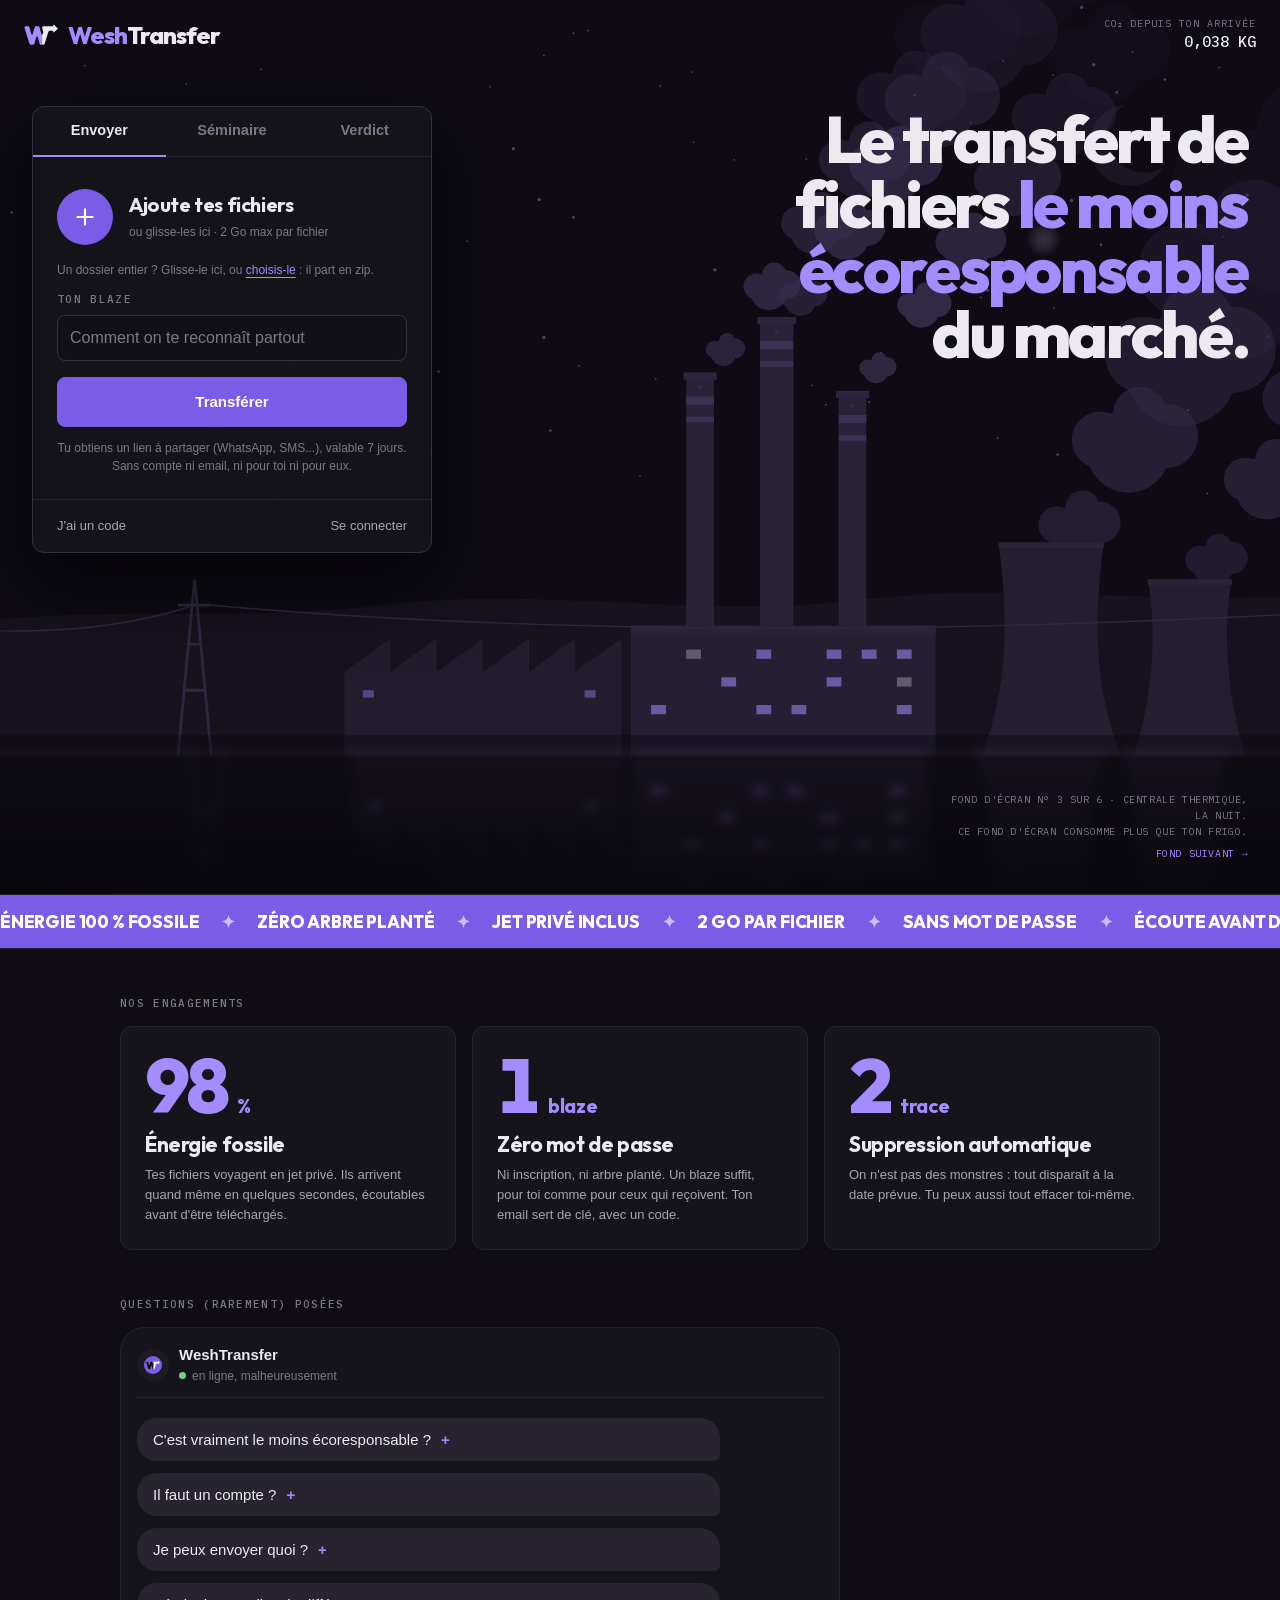
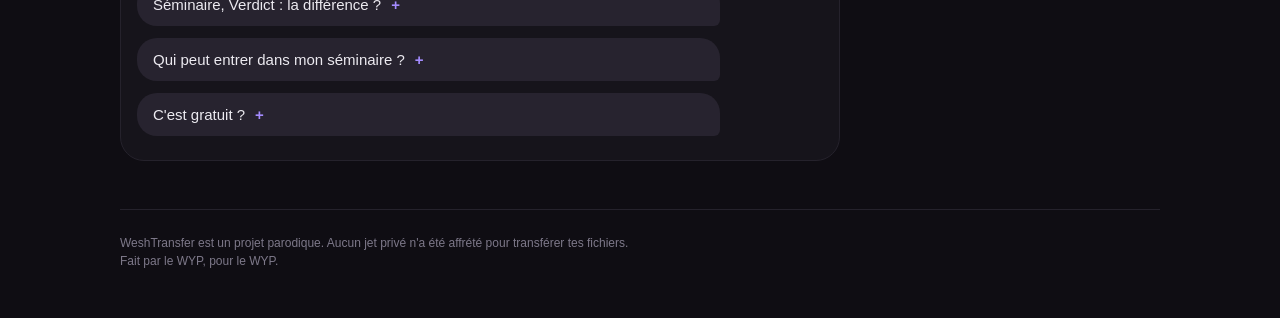
==== index.html @ 21cdfc80 "Envoi : apres un envoi par email depuis le formulaire, plus de 'Envoyer aussi par email' ; resultat " ====
<!doctype html>
<html lang="fr">
<head>
<meta charset="utf-8">
<!-- servie aussi sous /t/..., /i/..., /c/... (liens courts) : tout part de la racine -->
<base href="/">
<meta name="viewport" content="width=device-width, initial-scale=1, viewport-fit=cover">
<meta name="theme-color" content="#0D0A12">
<meta name="description" content="WeshTransfer, le transfert de fichiers le moins écoresponsable du marché. Envoie tes sons, clips et stems, écoute avant de télécharger. Sans compte.">
<link rel="canonical" href="https://weshtransfer.fr/">
<!-- aperçu quand un lien est collé dans une messagerie : adresses absolues obligatoires -->
<meta property="og:type" content="website">
<meta property="og:site_name" content="WeshTransfer">
<meta property="og:locale" content="fr_FR">
<meta property="og:url" content="https://weshtransfer.fr/">
<meta property="og:title" content="WeshTransfer">
<meta property="og:description" content="Le transfert de fichiers le moins écoresponsable du marché. Sons, clips, stems : écoute avant de télécharger. Sans compte.">
<meta property="og:image" content="https://weshtransfer.fr/img/og.png">
<meta property="og:image:width" content="1200">
<meta property="og:image:height" content="630">
<meta property="og:image:alt" content="WeshTransfer : une centrale au charbon, la nuit, et le slogan « le transfert de fichiers le moins écoresponsable du marché ».">
<meta name="twitter:card" content="summary_large_image">
<meta name="apple-mobile-web-app-capable" content="yes">
<meta name="apple-mobile-web-app-status-bar-style" content="black-translucent">
<title>WeshTransfer · le transfert le moins écoresponsable du marché</title>
<link rel="icon" href="img/favicon.svg" type="image/svg+xml">
<link rel="icon" href="img/favicon-32.png" sizes="32x32" type="image/png">
<link rel="apple-touch-icon" href="img/apple-touch-icon.png">
<link rel="stylesheet" href="css/app.css?v=135">
<script type="module" src="js/wallpaper-boot.js?v=135" blocking="render"></script>
</head>
<body class="hub">

<div class="scene" aria-hidden="true"></div>

<header class="hub-top">
  <a class="logo" href="index.html" aria-label="WeshTransfer, accueil">
    <svg class="monogram" width="34" height="21" viewBox="0 0 184 112" aria-hidden="true"><path d="M2.87 21.1A7 7 0 0 1 9.54 12L22.73 12A7 7 0 0 1 29.46 17.07L39.76 52.91A4 4 0 0 0 47.45 52.9L57.65 17.08A7 7 0 0 1 64.38 12L77.01 12A7 7 0 0 1 83.75 17.08L94.57 55.1A3.42 3.42 0 0 0 97.86 57.59L97.86 112L91.95 112A7.22 7.22 0 0 1 85.01 106.76L74.5 69.85A4 4 0 0 0 66.8 69.85L56.87 104.74A10 10 0 0 1 47.25 112L38.83 112A10 10 0 0 1 29.3 105Z" fill="#A48BFF"/><path d="M98.54 20.92A7 7 0 0 1 105.27 12L155.9 12A2.1 2.1 0 0 0 158 9.9L158 5.76A2.52 2.52 0 0 1 162.23 3.91L181.61 21.8A3 3 0 0 1 181.61 26.2L162.23 44.09A2.52 2.52 0 0 1 158 42.24L158 38.1A2.1 2.1 0 0 0 155.9 36L141.07 36A10 10 0 0 0 131.54 43L111.52 106.53A7.82 7.82 0 0 1 104.07 112L97.86 112L97.86 57.59A3.42 3.42 0 0 0 101.15 55.11L103.63 46.55A14 14 0 0 0 103.64 38.83Z" fill="#ECEAF0"/></svg>
    <span class="wordmark"><em>Wesh</em>Transfer</span>
  </a>
  <p class="co2" aria-live="off"><span class="co2-long">CO₂ depuis ton arrivée</span><span class="co2-short">CO₂ émis</span> <b class="mono" id="co2">0,000 kg</b></p>
</header>

<main class="hub-stage">
  <p class="claim">Le transfert de fichiers <em>le moins écoresponsable</em> du marché.</p>

  <section class="deck" aria-label="Envoyer, lancer un séminaire ou demander le verdict d'un mix">
    <div class="deck-tabs" role="tablist">
      <button role="tab" data-tab="send" aria-selected="true">Envoyer</button>
      <button role="tab" data-tab="salon" aria-selected="false">Séminaire</button>
      <button role="tab" data-tab="revue" aria-selected="false">Verdict</button>
    </div>
    <div class="deck-body" id="deck"></div>
    <div class="deck-foot">
      <button type="button" data-tab="join">J'ai un code</button>
      <button type="button" data-tab="spaces" id="spaces-link" hidden></button>
    </div>
  </section>

  <p class="wallpaper-note" data-wallpaper><span data-wp-text>Fond d'écran n° 3 · Centrale thermique, la nuit.<br>Ce fond d'écran consomme plus que ton frigo.</span><button type="button" class="wp-next" data-wp-next>Fond suivant &rarr;</button></p>
</main>

<section class="hub-below">
  <div class="ticker" aria-hidden="true"><div class="ticker-track"><span>Énergie 100 % fossile</span><i>✦</i><span>Zéro arbre planté</span><i>✦</i><span>Jet privé inclus</span><i>✦</i><span>2 Go par fichier</span><i>✦</i><span>Sans mot de passe</span><i>✦</i><span>Écoute avant de télécharger</span><i>✦</i><span>Bilan carbone : oui</span><i>✦</i><span>Énergie 100 % fossile</span><i>✦</i><span>Zéro arbre planté</span><i>✦</i><span>Jet privé inclus</span><i>✦</i><span>2 Go par fichier</span><i>✦</i><span>Sans mot de passe</span><i>✦</i><span>Écoute avant de télécharger</span><i>✦</i><span>Bilan carbone : oui</span><i>✦</i></div></div>

  <h2 class="label-mono reveal">Nos engagements</h2>
  <div class="pledges">
    <article class="pledge reveal">
      <p class="pledge-stat"><b data-count="100" data-from="0">100</b><span>%</span></p>
      <h3>Énergie fossile</h3>
      <p>Tes fichiers voyagent en jet privé. Ils arrivent quand même en quelques secondes, écoutables avant d'être téléchargés.</p>
    </article>
    <article class="pledge reveal">
      <p class="pledge-stat"><b data-count="1" data-from="9">1</b><span>blaze</span></p>
      <h3>Zéro mot de passe</h3>
      <p>Ni inscription, ni arbre planté. Un blaze suffit, pour toi comme pour ceux qui reçoivent. Ton email sert de clé, avec un code.</p>
    </article>
    <article class="pledge reveal">
      <p class="pledge-stat"><b data-count="0" data-from="100">0</b><span>trace</span></p>
      <h3>Suppression automatique</h3>
      <p>On n'est pas des monstres : tout disparaît à la date prévue. Tu peux aussi tout effacer toi-même.</p>
    </article>
  </div>

  <div class="hub-faq">
    <h2 class="label-mono reveal">Questions (rarement) posées</h2>
    <div class="chat">
      <p class="chat-head"><img src="img/favicon.svg" alt="" width="18" height="18"><span>WeshTransfer<small>en ligne, malheureusement</small></span></p>
      <details class="reveal">
        <summary>C'est vraiment le moins écoresponsable ?</summary>
        <div class="chat-answer"><span class="chat-typing"><i></i><i></i><i></i></span><p>On fait de notre mieux. Mais en vrai, on efface tout à la date prévue. Quelque part sous le charbon, on a un cœur.</p></div>
      </details>
      <details class="reveal">
        <summary>Il faut un compte ?</summary>
        <div class="chat-answer"><span class="chat-typing"><i></i><i></i><i></i></span><p>Non, un blaze suffit. Pour l'email, un code à 6 chiffres, une fois par appareil.</p></div>
      </details>
      <details class="reveal">
        <summary>Je peux envoyer quoi ?</summary>
        <div class="chat-answer"><span class="chat-typing"><i></i><i></i><i></i></span><p>Tout, jusqu'à 2 Go par fichier et 3 Go par jour. Sauf les programmes : on pollue, mais proprement.</p></div>
      </details>
      <details class="reveal">
        <summary>Séminaire, Verdict : la différence ?</summary>
        <div class="chat-answer"><span class="chat-typing"><i></i><i></i><i></i></span><p>Le séminaire, c'est la villa : une jam où chacun ajoute ses sons à la file et où tout le monde écoute en même temps. Le verdict, c'est le studio : l'artiste commente le mix à la seconde près, l'ingé corrige.</p></div>
      </details>
      <details class="reveal">
        <summary>Qui peut entrer dans mon séminaire ?</summary>
        <div class="chat-answer"><span class="chat-typing"><i></i><i></i><i></i></span><p>Seulement ceux que tu invites par email, code à l'appui. Même nous, on n'a pas les clés.</p></div>
      </details>
      <details class="reveal">
        <summary>C'est gratuit ?</summary>
        <div class="chat-answer"><span class="chat-typing"><i></i><i></i><i></i></span><p>Oui. C'est la planète qui paie.</p></div>
      </details>
    </div>
  </div>

  <footer class="hub-foot">WeshTransfer est un projet parodique. Aucun jet privé n'a été affrété pour transférer tes fichiers.<br>Fait par le WYP, pour le WYP.</footer>
</section>

<div id="sheets"></div>
<div class="toast-wrap" id="toasts" aria-live="polite"></div>

<script type="module" src="js/hub.js?v=135"></script>
</body>
</html>
---- css/app.css ----
@import url("fonts.css?v=135");
@import url("tokens.css?v=135");

/* ================================================================= base */
*, *::before, *::after { box-sizing: border-box; }
[hidden] { display: none !important; }

html, body {
  margin: 0;
  padding: 0;
  background: var(--bg);
  color: var(--text);
  font-family: var(--font);
  font-size: var(--fs-md);
  line-height: 1.5;
  -webkit-font-smoothing: antialiased;
  -webkit-text-size-adjust: 100%;
}
body { min-height: 100dvh; overscroll-behavior-y: none; }
button, a, label { touch-action: manipulation; -webkit-tap-highlight-color: transparent; }
a { color: var(--accent-bright); text-decoration: none; }
h1, h2, h3 { margin: 0; font-weight: 600; line-height: 1.2; }
p { margin: 0; }
::selection { background: rgba(164, 139, 255, .3); }
:focus-visible { outline: 2px solid var(--accent-bright); outline-offset: 2px; }
.ic { display: block; flex: none; }

/* titres : Outfit, gras mais sans emphase décorative */
.hub-hero h1, .send-hero h1, .tp-hero h1, .page-head h1, .space-top h1, .done h1, .tp-state h1 {
  font-family: var(--display);
  font-weight: 700;
  letter-spacing: -0.025em;
}
.hub-hero h1 em, .send-hero h1 em, .tp-hero h1 em, .grad-text { font-style: normal; color: var(--accent-bright); }

/* libellés : mono, petites capitales espacées */
.label, .eyebrow, .label-mono, .section-head h2, .jam-section {
  font-family: var(--mono);
  font-size: 11px;
  font-weight: 500;
  letter-spacing: 0.12em;
  text-transform: uppercase;
  color: var(--text-faint);
}
.mono { font-family: var(--mono); font-variant-numeric: tabular-nums; }
.muted { color: var(--text-dim); }
.small { font-size: var(--fs-sm); }
.row { display: flex; align-items: center; gap: var(--sp-3); }
.spacer { flex: 1; }
.break { overflow-wrap: anywhere; }

/* ============================================================== marque */
.wordmark { font-family: var(--display); font-weight: 800; letter-spacing: -0.04em; white-space: nowrap; }
.wordmark em { font-style: normal; color: var(--accent-bright); }
.monogram { display: block; flex: none; }
.logo { display: inline-flex; align-items: center; gap: 10px; color: var(--text); font-size: 22px; }
.brand-link { display: flex; align-items: center; padding: 0 var(--sp-2) 0 var(--sp-3); }

/* ============================================================== boutons */
.btn {
  display: inline-flex;
  align-items: center;
  justify-content: center;
  gap: var(--sp-2);
  min-height: var(--touch);
  padding: 0 var(--sp-4);
  border: 1px solid var(--line-strong);
  border-radius: var(--r-md);
  background: var(--surface-2);
  color: var(--text);
  font: inherit;
  font-size: 14.5px;
  font-weight: 600;
  white-space: nowrap;
  cursor: pointer;
  user-select: none;
  transition: background .12s, border-color .12s, color .12s;
}
.btn:hover { background: var(--surface-3); }
.btn:disabled { opacity: .45; cursor: not-allowed; }
.btn-primary { background: var(--accent); border-color: var(--accent); color: var(--on-accent); }
.btn-primary:hover { background: var(--accent-hover); border-color: var(--accent-hover); }
.btn-danger { background: var(--danger); border-color: var(--danger); color: #1c0909; }
.btn-ghost { background: transparent; border-color: transparent; color: var(--text-dim); }
.btn-ghost:hover { background: var(--surface-2); color: var(--text); }
.btn-block { width: 100%; }
.btn-sm { min-height: 34px; padding: 0 var(--sp-3); font-size: var(--fs-sm); border-radius: var(--r-sm); }
.btn-xl { min-height: 50px; font-size: var(--fs-md); }
.btn-icon { min-width: var(--touch); padding: 0; }
.btn-icon.btn-sm { min-width: 34px; }
.btn-sub { font-family: var(--mono); font-size: var(--fs-xs); font-weight: 400; opacity: .75; }

/* =============================================================== champs */
.field { display: block; margin-bottom: var(--sp-4); }
.field:last-child { margin-bottom: 0; }
.label { display: block; margin-bottom: var(--sp-2); }
.input {
  width: 100%;
  min-height: var(--touch);
  padding: 10px var(--sp-3);
  border: 1px solid var(--line-strong);
  border-radius: var(--r-md);
  background: var(--field);
  color: var(--text);
  font: inherit;
  font-size: 16px;
  transition: border-color .12s, box-shadow .12s;
}
textarea.input { resize: vertical; min-height: 76px; line-height: 1.45; }
select.input { appearance: none; background-image: linear-gradient(45deg, transparent 50%, var(--text-faint) 50%), linear-gradient(135deg, var(--text-faint) 50%, transparent 50%); background-position: calc(100% - 18px) 50%, calc(100% - 13px) 50%; background-size: 5px 5px; background-repeat: no-repeat; padding-right: 36px; }
.input::placeholder { color: var(--text-faint); }
.input:focus { outline: none; border-color: var(--accent-bright); box-shadow: 0 0 0 3px var(--accent-soft); }
.input-code { font-family: var(--mono); font-size: 24px; font-weight: 500; letter-spacing: .3em; text-align: center; text-transform: uppercase; }
.hint { display: block; margin-top: var(--sp-2); color: var(--text-faint); font-size: var(--fs-sm); }
.hint.center { display: flex; justify-content: center; gap: 6px; text-align: center; }
.hint.center .ic { margin-top: 3px; }
.form-error { margin-top: var(--sp-3); padding: var(--sp-2) var(--sp-3); border-left: 2px solid var(--danger); color: #f3b3b3; font-size: var(--fs-sm); }

.chips { display: flex; flex-wrap: wrap; gap: 6px; }
.chip {
  display: inline-flex;
  align-items: center;
  gap: 6px;
  min-height: 34px;
  padding: 0 var(--sp-3);
  border: 1px solid var(--line-strong);
  border-radius: var(--r-sm);
  background: transparent;
  color: var(--text-dim);
  font: inherit;
  font-size: var(--fs-sm);
  font-weight: 500;
  cursor: pointer;
}
.chip:hover { color: var(--text); }
.chip:disabled { opacity: .35; cursor: not-allowed; }
.chip.is-on, .chip:has(input:checked) { border-color: var(--accent-bright); color: var(--text); background: var(--accent-soft); }
.chip input { position: absolute; opacity: 0; pointer-events: none; }
.kind-chip::before { content: ""; width: 6px; height: 6px; border-radius: 50%; background: var(--k, var(--kind-autre)); }
.kind-chip.kind-instru { --k: var(--kind-instru); }
.kind-chip.kind-voix { --k: var(--kind-voix); }
.kind-chip.kind-freestyle { --k: var(--kind-freestyle); }
.kind-chip.kind-mix { --k: var(--kind-mix); }
.kind-chip.kind-stems { --k: var(--kind-stems); }

/* =========================================================== badges */
/* un point de couleur + un libellé mono : lisible, jamais criard */
.kind, .cat, .status, .pill, .st, .tag {
  display: inline-flex;
  align-items: center;
  gap: 6px;
  font-family: var(--mono);
  font-size: 11px;
  font-weight: 500;
  letter-spacing: .06em;
  text-transform: uppercase;
  color: var(--text-dim);
  white-space: nowrap;
  vertical-align: middle;
}
.kind::before, .cat::before, .status::before, .pill::before {
  content: "";
  width: 6px;
  height: 6px;
  border-radius: 50%;
  background: var(--k, var(--text-faint));
}
.kind-instru { --k: var(--kind-instru); }
.kind-voix { --k: var(--kind-voix); }
.kind-freestyle { --k: var(--kind-freestyle); }
.kind-mix { --k: var(--kind-mix); }
.kind-stems { --k: var(--kind-stems); }
.kind-autre { --k: var(--kind-autre); }
.cat-image { --k: var(--cat-image); }
.cat-video { --k: var(--cat-video); }
.cat-document { --k: var(--cat-document); }
.cat-archive { --k: var(--cat-archive); }
.cat-project { --k: var(--cat-project); }
.status.is-ok, .pill:not(.is-off):not(.is-warn) { --k: var(--ok); color: var(--ok); }
.status.is-todo, .pill.is-warn { --k: var(--warn); color: var(--warn); }
.pill.is-off { color: var(--text-faint); }
.st-ok { color: var(--ok); }
.st-info { color: var(--accent-bright); }
.st-bad { color: var(--danger); }
.tag { padding: 1px 6px; border: 1px solid var(--line-strong); border-radius: 4px; }
.count { font-family: var(--mono); font-size: 12px; color: var(--text-faint); font-variant-numeric: tabular-nums; }
.vtag { padding: 1px 6px; border: 1px solid var(--line-strong); border-radius: 4px; color: var(--text-dim); font-family: var(--mono); font-size: 11px; }

/* tuile de fichier : l'extension, comme dans un Finder */
.ft {
  display: inline-flex;
  flex: none;
  align-items: center;
  justify-content: center;
  width: 40px;
  height: 40px;
  overflow: hidden;
  border: 1px solid var(--line-strong);
  border-radius: var(--r-sm);
  background: var(--surface-2);
  color: var(--text-dim);
}
.ft img { width: 100%; height: 100%; object-fit: cover; }
.ft-ext { font-family: var(--mono); font-size: 10px; font-weight: 500; letter-spacing: .04em; }
.ft-audio .ft-ext { color: var(--accent-bright); }

.avatar {
  --hue: 260;
  position: relative;
  display: inline-flex;
  flex: none;
  align-items: center;
  justify-content: center;
  width: 30px;
  height: 30px;
  border-radius: 50%;
  background: hsl(var(--hue) 18% 26%);
  color: hsl(var(--hue) 40% 86%);
  font-size: 13px;
  font-weight: 600;
}
.avatar.is-online::after { content: ""; position: absolute; right: -1px; bottom: -1px; width: 9px; height: 9px; border: 2px solid var(--bg); border-radius: 50%; background: var(--ok); }
.dot-online { display: inline-block; width: 7px; height: 7px; margin-right: 6px; border-radius: 50%; background: var(--ok); vertical-align: 1px; }

/* ========================================================== structure */
.app-header {
  position: sticky;
  top: 0;
  z-index: 20;
  display: flex;
  align-items: center;
  gap: var(--sp-1);
  min-height: 56px;
  padding: var(--sp-1) var(--sp-2);
  padding-top: calc(var(--sp-1) + var(--safe-top));
  border-bottom: 1px solid var(--line);
  background: var(--bg);
}
.app-header .title { flex: 1; min-width: 0; overflow: hidden; padding: 0 var(--sp-2); font-size: var(--fs-md); font-weight: 600; text-overflow: ellipsis; white-space: nowrap; }
.people-btn { position: relative; }
.people-btn .badge:empty { display: none; }
.people-btn .badge { position: absolute; top: 7px; right: 5px; min-width: 16px; height: 16px; padding: 0 4px; border-radius: 8px; background: var(--ok); color: #0b1f12; font-size: 10px; font-weight: 700; line-height: 16px; text-align: center; }
.up-pill { display: inline-flex; align-items: center; gap: 4px; padding: 0 var(--sp-2); color: var(--accent-bright); font-family: var(--mono); font-size: var(--fs-xs); }

.app-main { max-width: 760px; margin: 0 auto; padding: var(--sp-5) var(--sp-4); padding-bottom: calc(var(--safe-bottom) + var(--sp-7)); }
body.has-player .app-main { padding-bottom: calc(var(--player-h) + var(--safe-bottom) + var(--sp-7)); }

.skeleton { height: 64px; margin-bottom: var(--sp-2); border-radius: var(--r-md); background: var(--surface); animation: pulse 1.4s ease-in-out infinite; }
.skeleton.tall { height: 160px; }
@keyframes pulse { 50% { opacity: .5; } }

.section-head { display: flex; align-items: center; justify-content: space-between; gap: var(--sp-3); margin: var(--sp-6) 0 var(--sp-2); }
.eyebrow { display: flex; align-items: center; gap: 4px; width: fit-content; margin-bottom: var(--sp-2); }
.eyebrow.link { color: var(--accent-bright); }

.page-head { margin-bottom: var(--sp-5); }
.page-head h1 { font-size: var(--fs-2xl); }
.page-head .meta { margin-top: var(--sp-2); color: var(--text-dim); font-size: var(--fs-sm); line-height: 1.7; }
.page-head .meta .kind, .page-head .meta .cat { margin-right: 6px; }
.editable { display: inline-flex; align-items: center; gap: var(--sp-2); cursor: pointer; }
.editable .ic { color: var(--text-faint); }

.actions-row { display: flex; flex-wrap: wrap; gap: var(--sp-2); margin-bottom: var(--sp-5); }
.actions-row .btn { flex: 1 1 auto; }
.actions-row .btn-icon { flex: 0 0 auto; }
.row-2 { display: grid; grid-template-columns: 1fr 1fr; gap: var(--sp-2); }
.row-2:has(> :only-child) { grid-template-columns: 1fr; }
.row-2 > .btn { min-width: 0; }
@media (max-width: 420px) { .row-2.stack-sm { grid-template-columns: 1fr; } }

.empty { padding: var(--sp-6) var(--sp-4); color: var(--text-faint); text-align: center; }
.empty-state { display: flex; flex-direction: column; align-items: center; gap: var(--sp-3); padding: var(--sp-7) var(--sp-4); border: 1px dashed var(--line-strong); border-radius: var(--r-lg); color: var(--text-dim); text-align: center; }
.empty-state .ic { color: var(--text-faint); }
.empty-state strong { color: var(--text); }
.notice { display: flex; gap: var(--sp-3); margin-bottom: var(--sp-4); padding: var(--sp-3); border-left: 2px solid var(--warn); color: var(--text-dim); font-size: var(--fs-sm); }
.card { margin-bottom: var(--sp-3); padding: var(--sp-4); border: 1px solid var(--line); border-radius: var(--r-lg); background: var(--surface); }

/* listes à lignes */
.rows, .versions, .transfers, .jobs { border-top: 1px solid var(--line); }
.link-row { display: flex; align-items: center; gap: var(--sp-3); margin-top: var(--sp-6); padding: var(--sp-4) 0; border-top: 1px solid var(--line); border-bottom: 1px solid var(--line); color: var(--text-dim); }
.link-row span { flex: 1; }
.link-row:hover { color: var(--text); }

/* ============================================================ accueil */
.space-card { margin-bottom: var(--sp-5); }
.space-top { display: flex; align-items: flex-start; justify-content: space-between; gap: var(--sp-3); }
.space-top h1 { font-size: var(--fs-2xl); overflow-wrap: anywhere; }
.code-chip { display: inline-flex; flex: none; align-items: center; gap: var(--sp-2); min-height: 36px; padding: 0 var(--sp-3); border: 1px solid var(--line-strong); border-radius: var(--r-sm); background: transparent; color: var(--text-dim); font: inherit; cursor: pointer; }
.code-chip .mono { color: var(--text); font-weight: 500; letter-spacing: .15em; }
.code-chip:hover { border-color: var(--text-faint); }
.space-meta { margin-top: var(--sp-2); color: var(--text-faint); font-size: var(--fs-sm); }
.review-hint { display: flex; gap: var(--sp-3); margin-bottom: var(--sp-4); color: var(--text-dim); font-size: var(--fs-sm); }
.review-hint .ic { color: var(--accent-bright); margin-top: 2px; }

.hero-actions { display: flex; flex-wrap: wrap; gap: var(--sp-2); }
.hero-actions .btn { flex: 1 1 150px; min-height: var(--touch); font-size: 14.5px; }

.project { display: block; padding: var(--sp-3) var(--sp-1); border-bottom: 1px solid var(--line); color: inherit; }
.project:hover { background: var(--surface); }
.project .row { gap: var(--sp-3); }
.project .name { flex: 1; min-width: 0; overflow: hidden; font-weight: 600; text-overflow: ellipsis; white-space: nowrap; }
.project .meta { margin-top: 2px; color: var(--text-faint); font-family: var(--mono); font-size: var(--fs-xs); }
.project .kinds { display: flex; flex-wrap: wrap; gap: var(--sp-3); margin-top: 6px; }

/* ============================================================= uploads */
.job { display: flex; align-items: center; gap: var(--sp-3); padding: var(--sp-3) 0; border-bottom: 1px solid var(--line); }
.job-main { flex: 1; min-width: 0; }
.job-name { overflow: hidden; margin-bottom: 6px; font-size: var(--fs-sm); font-weight: 500; text-overflow: ellipsis; white-space: nowrap; }
.job-detail { margin-top: 6px; color: var(--text-faint); font-family: var(--mono); font-size: 11px; }
.job-actions { display: flex; }
.job-ok { display: inline-flex; padding: 0 var(--sp-2); color: var(--ok); }
.job.is-error .job-detail { color: var(--danger); }
.job.is-error .progress > i { background: var(--danger); }
.job.is-done .progress > i, .job.is-saving .progress > i, .job.is-waiting .progress > i { background: var(--ok); }
.progress { height: 3px; overflow: hidden; border-radius: 2px; background: var(--surface-3); }
.progress > i { display: block; height: 100%; width: 0; background: var(--accent-bright); transition: width .25s; }

.upload-form .file-pick { max-height: 30vh; margin: 0 0 var(--sp-4); padding: 0; overflow: auto; list-style: none; border-top: 1px solid var(--line); }
.file-pick li { display: flex; align-items: center; gap: var(--sp-2); padding: var(--sp-2) 0; border-bottom: 1px solid var(--line); font-size: var(--fs-sm); }
.file-pick .n { flex: 1; min-width: 0; overflow: hidden; text-overflow: ellipsis; white-space: nowrap; }
.file-pick .s { color: var(--text-faint); font-family: var(--mono); font-size: var(--fs-xs); white-space: nowrap; }
.file-pick .is-bad, .file-pick .is-bad .s { color: var(--danger); }
.file-pick .ic { color: var(--text-faint); }
details.more { margin-bottom: var(--sp-4); }
details.more summary { padding: var(--sp-2) 0; color: var(--text-dim); font-size: var(--fs-sm); cursor: pointer; }
details.more[open] summary { margin-bottom: var(--sp-3); }
.grid-3 { display: grid; grid-template-columns: 1fr 1fr 1.4fr; gap: var(--sp-2); }
.grid-3 .field { margin-bottom: 0; }

/* ============================================================ versions */
.version { padding: var(--sp-3) 0; border-bottom: 1px solid var(--line); }
.version.is-current .vno { color: var(--accent-bright); }
.version-top { display: flex; align-items: center; gap: var(--sp-3); }
.version-main { flex: 1; min-width: 0; color: inherit; }
.version-title { display: flex; flex-wrap: wrap; align-items: center; gap: var(--sp-2); font-weight: 600; }
.vno { font-family: var(--mono); font-weight: 500; color: var(--text-dim); }
.vlabel { max-width: 100%; overflow: hidden; text-overflow: ellipsis; white-space: nowrap; }
.version-meta { margin-top: 2px; color: var(--text-faint); font-family: var(--mono); font-size: var(--fs-xs); }
.ccount { display: inline-flex; align-items: center; gap: 3px; }
.ccount.is-todo { color: var(--warn); }
.approved { display: flex; align-items: center; gap: 4px; margin-top: 4px; color: var(--ok); font-family: var(--mono); font-size: 11px; }
.version .wave { margin-top: var(--sp-2); }
.wave-none { margin-top: var(--sp-2); color: var(--text-faint); font-family: var(--mono); font-size: var(--fs-xs); overflow: hidden; text-overflow: ellipsis; white-space: nowrap; }

.play-btn {
  display: inline-flex;
  flex: none;
  align-items: center;
  justify-content: center;
  width: 40px;
  height: 40px;
  border: none;
  border-radius: 50%;
  background: var(--accent);
  color: var(--on-accent);
  cursor: pointer;
}
.play-btn:hover { background: var(--accent-hover); }
.play-btn .ic { width: 18px; height: 18px; }

/* ============================================================ waveform */
.wave { position: relative; width: 100%; height: 72px; cursor: pointer; touch-action: pan-y; user-select: none; -webkit-user-select: none; }
.wave canvas { display: block; width: 100%; height: 100%; }
.wave-sm { height: 40px; }
.wave-lg { height: 104px; }

/* ============================================================== écoute */
.version-switch { display: flex; gap: 6px; margin-bottom: var(--sp-4); overflow-x: auto; scrollbar-width: none; }
.version-switch::-webkit-scrollbar { display: none; }
.version-switch .chip { flex: none; font-family: var(--mono); font-size: var(--fs-xs); }
.version-switch .chip .ic { color: var(--ok); }

.player-card { margin-bottom: var(--sp-3); padding: var(--sp-4) var(--sp-4) var(--sp-3); border: 1px solid var(--line); border-radius: var(--r-lg); background: var(--surface); }
.zip-card { display: flex; flex-direction: column; align-items: center; gap: var(--sp-3); padding: var(--sp-6); color: var(--text-dim); text-align: center; }
.media-card { padding: var(--sp-2); }
.media-card img, .media-card video { display: block; width: 100%; max-height: 65vh; object-fit: contain; border-radius: var(--r-md); background: #000; }
.transport { display: flex; align-items: center; justify-content: center; gap: var(--sp-3); margin-top: var(--sp-3); }
.transport .mono { width: 52px; color: var(--text-faint); font-size: var(--fs-xs); }
.t-time { text-align: right; }
.big-play { display: inline-flex; align-items: center; justify-content: center; width: 56px; height: 56px; border: none; border-radius: 50%; background: var(--accent); color: var(--on-accent); cursor: pointer; }
.big-play:hover { background: var(--accent-hover); }

.approve { margin-bottom: var(--sp-3); }
.approve.is-on { display: flex; align-items: center; gap: var(--sp-3); padding: var(--sp-2) 0; border-top: 1px solid var(--line); border-bottom: 1px solid var(--line); }
.approve-text { display: flex; flex: 1; align-items: center; gap: var(--sp-2); color: var(--text-dim); font-size: var(--fs-sm); }
.approve-text .ic { color: var(--ok); }
.approve-text strong { color: var(--text); }

.comments .section-head { flex-wrap: wrap; }
.comment-form { margin-bottom: var(--sp-4); }
.comment-form .row { margin-top: var(--sp-2); }
.chip-time { font-family: var(--mono); font-size: var(--fs-xs); }
.chip-time.is-on { color: var(--accent-hi); }
.comment-list { margin: 0; padding: 0; list-style: none; border-top: 1px solid var(--line); }
.comment { display: flex; gap: var(--sp-3); padding: var(--sp-3) 0; border-bottom: 1px solid var(--line); }
.c-body { flex: 1; min-width: 0; }
.c-head { display: flex; flex-wrap: wrap; align-items: center; gap: var(--sp-2); font-size: var(--fs-sm); }
.c-head .muted { color: var(--text-faint); font-size: var(--fs-xs); }
.c-text { margin-top: 2px; white-space: pre-wrap; overflow-wrap: anywhere; }
.ts { padding: 1px 6px; border: none; border-radius: 4px; background: var(--accent-soft); color: var(--accent-hi); font-family: var(--mono); font-size: var(--fs-xs); cursor: pointer; }
.ts:hover { background: rgba(164, 139, 255, .2); }
.comment-empty { padding: var(--sp-4) 0; color: var(--text-faint); font-size: var(--fs-sm); }
.c-check { display: inline-flex; flex: none; align-items: center; justify-content: center; width: 22px; height: 22px; margin-top: 1px; border: 1.5px solid var(--line-strong); border-radius: 5px; background: transparent; color: transparent; cursor: pointer; }
.c-check .ic { width: 14px; height: 14px; }
.c-check:hover { border-color: var(--text-faint); }
.comment.is-done .c-check { border-color: var(--ok); background: var(--ok); color: #0b1f12; }
.comment.is-done .c-text { color: var(--text-faint); text-decoration: line-through; }
.c-done { display: flex; align-items: center; gap: 4px; margin-top: 4px; color: var(--ok); font-family: var(--mono); font-size: 11px; }
.carry { margin-top: var(--sp-5); }
.carry-head { display: flex; gap: var(--sp-2); padding-bottom: var(--sp-2); color: var(--text-dim); font-size: var(--fs-sm); }
.carry-head .ic { flex: none; margin-top: 3px; color: var(--warn); }

/* ================================================== lecteur persistant */
.player {
  position: fixed;
  left: 0; right: 0; bottom: 0;
  z-index: 30;
  display: flex;
  align-items: center;
  gap: var(--sp-2);
  height: calc(var(--player-h) + var(--safe-bottom));
  padding: 0 var(--sp-2) var(--safe-bottom) var(--sp-3);
  border-top: 1px solid var(--line);
  background: var(--surface);
  transform: translateY(110%);
  transition: transform .2s ease;
}
.player.is-open { transform: none; }
.player-progress { position: absolute; left: 0; right: 0; top: -6px; height: 12px; cursor: pointer; }
.player-progress::before { content: ""; position: absolute; left: 0; right: 0; top: 5px; height: 2px; background: var(--line); }
.player-progress > i { position: absolute; left: 0; top: 5px; height: 2px; width: 0; background: var(--accent-bright); }
.player-play { display: inline-flex; flex: none; align-items: center; justify-content: center; width: 44px; height: 44px; border: none; border-radius: 50%; background: var(--accent); color: var(--on-accent); cursor: pointer; }
.player-info { display: flex; flex: 1; min-width: 0; flex-direction: column; align-items: flex-start; padding: var(--sp-2); border: none; background: none; color: var(--text); font: inherit; text-align: left; cursor: pointer; }
.player-info .t { max-width: 100%; overflow: hidden; font-size: var(--fs-sm); font-weight: 600; text-overflow: ellipsis; white-space: nowrap; }
.player-info .s { max-width: 100%; overflow: hidden; color: var(--text-faint); font-size: var(--fs-xs); text-overflow: ellipsis; white-space: nowrap; }

/* =========================================================== composeur */
.send-hero { margin-bottom: var(--sp-5); }
.send-hero h1 { font-size: clamp(28px, 6.5vw, 40px); line-height: 1.08; }
.send-hero p { max-width: 520px; margin-top: var(--sp-3); color: var(--text-dim); }
.send-card { border: 1px solid var(--line); border-radius: var(--r-lg); background: var(--surface); }
.step { padding: var(--sp-5) var(--sp-4); border-bottom: 1px solid var(--line); }
.step:last-of-type { border-bottom: none; }
.step-head { display: flex; align-items: baseline; gap: var(--sp-3); margin-bottom: var(--sp-4); }
.step-head h2 { flex: 1; font-size: var(--fs-md); font-weight: 600; }
.step-n { font-family: var(--mono); font-size: var(--fs-xs); color: var(--text-faint); }
.send-go { padding: 0 var(--sp-4) var(--sp-5); }
@media (min-width: 640px) { .step { padding: var(--sp-5) var(--sp-6); } .send-go { padding: 0 var(--sp-6) var(--sp-6); } }

.send-files { margin: 0 0 var(--sp-3); padding: 0; list-style: none; border-top: 1px solid var(--line); }
.send-files:empty, .rows:empty { display: none; }
.send-files li { display: flex; align-items: center; gap: var(--sp-3); padding: var(--sp-2) 0; border-bottom: 1px solid var(--line); }
.sf-main { flex: 1; min-width: 0; }
.sf-name { overflow: hidden; font-size: var(--fs-sm); font-weight: 500; text-overflow: ellipsis; white-space: nowrap; }
.sf-meta { display: flex; flex-wrap: wrap; align-items: center; gap: var(--sp-2); margin-top: 2px; color: var(--text-faint); font-family: var(--mono); font-size: 11px; }
.send-pending { margin-top: var(--sp-2); }
.send-pending .section-head { display: none; }

.dropzone {
  display: flex;
  flex-direction: column;
  align-items: center;
  justify-content: center;
  gap: 4px;
  min-height: 132px;
  padding: var(--sp-5);
  border: 1px dashed var(--line-strong);
  border-radius: var(--r-md);
  background: var(--field);
  color: var(--text-dim);
  text-align: center;
  cursor: pointer;
  transition: border-color .12s, background .12s;
}
.dropzone:hover { border-color: var(--accent-bright); }
.dropzone .ic { margin-bottom: var(--sp-2); color: var(--text-faint); }
.dropzone strong { color: var(--text); font-weight: 600; }
.dropzone span { color: var(--text-faint); font-size: var(--fs-sm); }
.send-files:not([hidden]):not(:empty) + .dropzone { min-height: 80px; padding: var(--sp-3); }

.email-input { display: flex; flex-wrap: wrap; align-items: center; gap: 6px; min-height: var(--touch); padding: 5px var(--sp-2); border: 1px solid var(--line-strong); border-radius: var(--r-md); background: var(--field); cursor: text; }
.email-input:focus-within { border-color: var(--accent-bright); box-shadow: 0 0 0 3px var(--accent-soft); }
.email-input > span { display: contents; }
.email-input input { flex: 1 1 160px; min-width: 120px; min-height: 32px; padding: 0 var(--sp-2); border: none; background: none; color: var(--text); font: inherit; font-size: 16px; outline: none; }
.email-chip { display: inline-flex; align-items: center; gap: 2px; max-width: 100%; padding: 3px 3px 3px 8px; border: 1px solid var(--line-strong); border-radius: var(--r-sm); background: var(--surface-2); font-size: var(--fs-sm); overflow-wrap: anywhere; }
.email-chip.is-bad { border-color: var(--danger); color: var(--danger); }
.email-chip button { display: inline-flex; padding: 3px; border: none; background: none; color: var(--text-faint); cursor: pointer; }

.spinner { display: inline-block; flex: none; width: 15px; height: 15px; border: 2px solid currentColor; border-right-color: transparent; border-radius: 50%; animation: spin .7s linear infinite; }
@keyframes spin { to { transform: rotate(360deg); } }

.done { display: flex; flex-direction: column; align-items: flex-start; gap: var(--sp-3); }
.done-icon { display: flex; align-items: center; justify-content: center; width: 40px; height: 40px; border: 1px solid var(--ok); border-radius: 50%; color: var(--ok); }
.done-icon .ic { width: 22px; height: 22px; }
.done h1 { font-size: var(--fs-2xl); }
.done > .muted { max-width: 480px; }
.carbon { max-width: 480px; padding-left: var(--sp-3); border-left: 2px solid var(--line-strong); color: var(--text-dim); font-size: var(--fs-sm); }
.carbon .ic { display: none; }
.carbon span { color: var(--text-faint); font-size: var(--fs-xs); }
.link-box { width: 100%; margin-top: var(--sp-3); }
.link-box .input { margin-bottom: var(--sp-2); font-family: var(--mono); font-size: 13px; }
.done .section-head, .done-actions, .recipients { width: 100%; }
.done-actions { margin-top: var(--sp-5); }

.recipients, .tr-recips { margin: 0; padding: 0; list-style: none; border-top: 1px solid var(--line); }
.recipients li, .tr-recips li { display: flex; align-items: center; gap: var(--sp-2); padding: var(--sp-2) 0; border-bottom: 1px solid var(--line); font-size: var(--fs-sm); }
.r-mail { flex: 1; min-width: 0; overflow: hidden; text-overflow: ellipsis; white-space: nowrap; }

/* ============================================================ envois */
.transfer { padding: var(--sp-4) 0; border-bottom: 1px solid var(--line); }
.transfer.is-expired { opacity: .5; }
.tr-head { display: flex; align-items: baseline; justify-content: space-between; gap: var(--sp-3); }
.tr-head h3 { font-size: var(--fs-md); overflow-wrap: anywhere; }
.tr-meta { margin-top: 2px; color: var(--text-faint); font-family: var(--mono); font-size: var(--fs-xs); }
.tr-meta .dl { display: inline-flex; align-items: center; gap: 3px; color: var(--ok); }
.tr-msg { margin-top: var(--sp-2); color: var(--text-dim); font-size: var(--fs-sm); white-space: pre-wrap; }
.tr-recips { margin-top: var(--sp-3); }
.tr-actions { display: flex; flex-wrap: wrap; gap: var(--sp-2); margin-top: var(--sp-3); }
.transfers { margin-top: var(--sp-4); }

/* ====================================================== participants */
.invite { padding: var(--sp-4) 0; border-bottom: 1px solid var(--line); }
.invite-code { margin-bottom: var(--sp-2); font-family: var(--mono); font-size: 30px; font-weight: 500; letter-spacing: .25em; }
.invite .muted { margin-bottom: var(--sp-4); font-size: var(--fs-sm); }
.people-list { margin: 0 0 var(--sp-5); padding: 0; list-style: none; }
.people-list li { display: flex; align-items: center; gap: var(--sp-3); padding: var(--sp-2) 0; }
.p-name { flex: 1; min-width: 0; overflow: hidden; font-weight: 500; text-overflow: ellipsis; white-space: nowrap; }
.p-state { color: var(--ok); font-family: var(--mono); font-size: 11px; }
.setting { display: flex; align-items: center; justify-content: space-between; gap: var(--sp-3); padding: var(--sp-3) 0; border-bottom: 1px solid var(--line); }
.setting .muted { font-size: var(--fs-sm); }
.people > .btn-ghost { margin-top: var(--sp-5); }
.space-list { margin-bottom: var(--sp-5); border-top: 1px solid var(--line); }
.space-item { display: flex; align-items: center; gap: var(--sp-3); width: 100%; min-height: 48px; padding: 0 var(--sp-1); border: none; border-bottom: 1px solid var(--line); background: none; color: var(--text); font: inherit; text-align: left; cursor: pointer; }
.space-item span:not(.tag) { flex: 1; min-width: 0; overflow: hidden; text-overflow: ellipsis; white-space: nowrap; }
.space-item .ic { color: var(--text-faint); }
.space-item.is-current { cursor: default; }
.space-item.is-current .ic { color: var(--accent-bright); }

/* ============================================================ feuilles */
.sheet-wrap { position: fixed; inset: 0; z-index: 50; display: flex; align-items: flex-end; justify-content: center; }
.sheet-backdrop { position: absolute; inset: 0; background: rgba(0, 0, 0, .6); opacity: 0; transition: opacity .18s; }
.sheet { position: relative; display: flex; flex-direction: column; width: 100%; max-width: 540px; max-height: 92dvh; border: 1px solid var(--line-strong); border-bottom: none; border-radius: var(--r-lg) var(--r-lg) 0 0; background: var(--surface); box-shadow: var(--shadow); transform: translateY(100%); transition: transform .2s ease; }
.sheet-wrap.is-open .sheet { transform: none; }
.sheet-wrap.is-open .sheet-backdrop { opacity: 1; }
.sheet-grip { width: 36px; height: 4px; margin: var(--sp-2) auto 0; border-radius: 2px; background: var(--line-strong); }
.sheet-head { display: flex; align-items: center; justify-content: space-between; gap: var(--sp-3); padding: var(--sp-2) var(--sp-2) var(--sp-2) var(--sp-4); }
.sheet-head h2 { overflow: hidden; font-size: var(--fs-lg); font-weight: 600; text-overflow: ellipsis; white-space: nowrap; }
.sheet-body { overflow-y: auto; padding: 0 var(--sp-4) calc(var(--sp-5) + var(--safe-bottom)); overscroll-behavior: contain; }
.sheet-text { margin-bottom: var(--sp-4); color: var(--text-dim); font-size: var(--fs-sm); }
.sheet-actions { display: grid; grid-template-columns: 1fr 1fr; gap: var(--sp-2); margin-top: var(--sp-4); }
.sheet-actions:has(> :only-child) { grid-template-columns: 1fr; }
.sheet-actions.sticky { position: sticky; bottom: 0; margin: 0 calc(-1 * var(--sp-4)); padding: var(--sp-3) var(--sp-4); border-top: 1px solid var(--line); background: var(--surface); }
@media (min-width: 720px) {
  .sheet-wrap { align-items: center; }
  .sheet { border-bottom: 1px solid var(--line-strong); border-radius: var(--r-lg); opacity: 0; transform: translateY(12px); transition: transform .18s ease, opacity .18s; }
  .sheet-wrap.is-open .sheet { opacity: 1; }
  .sheet-grip { display: none; }
  .sheet-head { padding-top: var(--sp-3); }
}
.action-list { display: flex; flex-direction: column; }
.action-item { display: flex; align-items: center; gap: var(--sp-3); min-height: 50px; padding: 0 var(--sp-1); border: none; border-bottom: 1px solid var(--line); background: none; color: var(--text); font: inherit; text-align: left; cursor: pointer; }
.action-item:last-child { border-bottom: none; }
.action-item .ic { color: var(--text-faint); }
.action-item.is-danger, .action-item.is-danger .ic { color: var(--danger); }

/* ============================================================== toasts */
.toast-wrap { position: fixed; left: 50%; bottom: calc(var(--safe-bottom) + var(--sp-4)); z-index: 60; display: flex; flex-direction: column; gap: var(--sp-2); width: min(92vw, 420px); transform: translateX(-50%); pointer-events: none; }
body.has-player .toast-wrap { bottom: calc(var(--player-h) + var(--safe-bottom) + var(--sp-3)); }
.toast { padding: var(--sp-3) var(--sp-4); border: 1px solid var(--line-strong); border-radius: var(--r-md); background: var(--surface-2); box-shadow: var(--shadow); font-size: var(--fs-sm); animation: toast-in .18s ease; transition: opacity .3s, transform .3s; }
.toast.ok { border-left: 2px solid var(--ok); }
.toast.err { border-left: 2px solid var(--danger); }
.toast.out { opacity: 0; transform: translateY(6px); }
@keyframes toast-in { from { opacity: 0; transform: translateY(6px); } }

/* ========================================================= dépôt global */
.drop-veil { position: fixed; inset: 0; z-index: 80; display: flex; align-items: center; justify-content: center; padding: var(--sp-5); background: rgba(15, 13, 19, .9); pointer-events: none; }
.drop-box { display: flex; flex-direction: column; align-items: center; gap: var(--sp-3); width: min(480px, 100%); padding: var(--sp-7) var(--sp-5); border: 1px dashed var(--accent-bright); border-radius: var(--r-lg); color: var(--text); font-size: var(--fs-xl); font-weight: 600; }
.drop-box .ic { color: var(--accent-bright); }

/* =================================================== la centrale (hub) */
/* Identité : la mise en page de WeTransfer, détournée. Le "fond d'écran"
   est notre centrale au charbon, la carte d'envoi est posée dessus. */
.scene { position: relative; overflow: hidden; background: #0E0B14; }
/* le décor lui-même, sur un calque qui déborde un peu : il peut glisser
   (profondeur, js/scene-fx.js) sans jamais montrer de bord */
.scene::before {
  content: "";
  position: absolute;
  inset: -12px -20px;
  background: var(--scene, url("../img/scene.svg")) center bottom / cover no-repeat;
  transform: translate3d(var(--sx, 0px), var(--sy, 0px), 0);
  will-change: transform;
  pointer-events: none;
}
/* la pollution que tu crées toi-même (traînées, bouffées) */
.scene-fx { position: absolute; inset: 0; pointer-events: none; }

/* fond transparent : sinon il se peint par-dessus la scène (z-index -1) ;
   le noir est porté par html */
body.hub { background: transparent; }
body.hub .scene { position: fixed; inset: 0; z-index: -1; }
.hub-top {
  position: relative;
  z-index: 2;
  display: flex;
  align-items: center;
  justify-content: space-between;
  gap: var(--sp-4);
  padding: var(--sp-4) var(--sp-5);
  padding-top: calc(var(--sp-4) + var(--safe-top));
}
.logo { font-size: 24px; }
.co2 { display: flex; flex-direction: column; align-items: flex-end; margin: 0; color: var(--text-faint); font-family: var(--mono); font-size: 10px; letter-spacing: .1em; text-transform: uppercase; text-align: right; }
.co2 b { color: var(--text); font-size: 15px; font-weight: 500; letter-spacing: 0; }
.co2-short { display: none; }
@media (max-width: 480px) { .co2-long { display: none; } .co2-short { display: inline; } }

.hub-stage {
  /* grands écrans : la carte grandit (zoom) et descend un peu, en gardant
     le grand titre aligné sur elle ; portable : rien ne change */
  --deck-zoom: 1;
  --deck-top: max(var(--sp-5), calc(16vh - 130px));
  position: relative;
  display: grid;
  grid-template-columns: minmax(0, calc(400px * var(--deck-zoom))) 1fr;
  grid-template-areas: "deck claim" "deck note";
  column-gap: var(--sp-7);
  min-height: calc(100dvh - 76px);
  padding: var(--sp-3) var(--sp-6) var(--sp-6);
}
.claim {
  grid-area: claim;
  align-self: start;
  max-width: 11ch;
  margin: var(--deck-top) 0 0 auto;
  font-family: var(--display);
  font-size: clamp(40px, 5.2vw, calc(76px * var(--deck-zoom)));
  font-weight: 800;
  line-height: .98;
  letter-spacing: -0.04em;
  text-align: right;
  text-wrap: balance;
}
.claim em { font-style: normal; color: var(--accent-bright); }
.wallpaper-note { grid-area: note; align-self: end; justify-self: end; max-width: 300px; margin: 0; color: var(--text-faint); font-family: var(--mono); font-size: 10px; line-height: 1.6; letter-spacing: .06em; text-align: right; text-transform: uppercase; }

@media (min-width: 1600px) and (min-height: 900px) { .hub-stage { --deck-zoom: 1.15; } }
@media (min-width: 2000px) and (min-height: 1100px) { .hub-stage { --deck-zoom: 1.3; --deck-top: calc(16vh - 30px); column-gap: 120px; padding-left: 96px; padding-right: 96px; } }
@media (min-width: 2800px) and (min-height: 1500px) { .hub-stage { --deck-zoom: 1.6; } }

/* la carte */
.deck {
  grid-area: deck;
  /* en haut, aligné sur le grand titre (centré, il descendait trop sur
     les grands écrans) */
  align-self: start;
  margin-top: calc(var(--deck-top) / var(--deck-zoom));
  width: 100%;
  zoom: var(--deck-zoom);
  border: 1px solid var(--line-strong);
  border-radius: var(--r-lg);
  background: rgba(22, 20, 27, .97);
  box-shadow: 0 30px 80px rgba(0, 0, 0, .55);
}
.deck-tabs { display: flex; border-bottom: 1px solid var(--line); }
.deck-tabs button {
  flex: 1;
  min-height: 50px;
  border: none;
  border-bottom: 2px solid transparent;
  margin-bottom: -1px;
  background: none;
  color: var(--text-faint);
  font: inherit;
  font-size: 14.5px;
  font-weight: 600;
  cursor: pointer;
}
.deck-tabs button:hover { color: var(--text); }
.deck-tabs button[aria-selected="true"] { border-bottom-color: var(--accent-bright); color: var(--text); }
.deck-body { padding: var(--sp-5); }
.deck-lead { margin-bottom: var(--sp-5); color: var(--text-dim); font-size: var(--fs-sm); }
.deck-note { margin-top: var(--sp-3); color: var(--text-faint); font-size: var(--fs-xs); text-align: center; }
.deck-foot { display: flex; justify-content: space-between; gap: var(--sp-3); padding: var(--sp-3) var(--sp-5); border-top: 1px solid var(--line); }
.deck-foot button { padding: var(--sp-1) 0; border: none; background: none; color: var(--text-dim); font: inherit; font-size: var(--fs-sm); cursor: pointer; }
.deck-foot button:hover { color: var(--accent-bright); }
.deck .form-error { margin: 0 0 var(--sp-3); }

.add-files { display: flex; align-items: center; gap: var(--sp-4); margin-bottom: var(--sp-4); padding: var(--sp-2) 0; cursor: pointer; }
.add-circle { display: inline-flex; flex: none; align-items: center; justify-content: center; width: 56px; height: 56px; border-radius: 50%; background: var(--accent); color: var(--on-accent); transition: background .12s, transform .12s; }
.add-files:hover .add-circle { background: var(--accent-hover); }
.add-files strong { display: block; font-family: var(--display); font-size: 20px; font-weight: 700; letter-spacing: -0.02em; }
.add-files small { color: var(--text-faint); font-size: var(--fs-xs); }
body.is-dropping .deck { border-color: var(--accent-bright); }
body.is-dropping .add-circle { transform: scale(1.08); }
.picked { max-height: 200px; margin: 0; padding: 0; overflow: auto; list-style: none; border-top: 1px solid var(--line); }
.picked li { display: flex; align-items: center; gap: var(--sp-2); padding: 4px 0; border-bottom: 1px solid var(--line); font-size: var(--fs-sm); }
.pk-name { flex: 1; min-width: 0; overflow: hidden; text-overflow: ellipsis; white-space: nowrap; }
.picked .mono { color: var(--text-faint); font-size: 11px; }
.picked-total { margin: var(--sp-2) 0 var(--sp-4); color: var(--text-faint); font-size: 11px; text-align: right; }
.as-who { margin-bottom: var(--sp-4); color: var(--text-faint); font-size: var(--fs-sm); }
.as-who strong { color: var(--text); font-weight: 500; }

.my-spaces { margin: 0; padding: 0; list-style: none; border-top: 1px solid var(--line); }
.my-spaces li { display: flex; align-items: center; gap: var(--sp-1); border-bottom: 1px solid var(--line); }
.ms-open { display: flex; flex: 1; min-width: 0; align-items: center; gap: var(--sp-3); min-height: 52px; padding: 0; border: none; background: none; color: var(--text); font: inherit; text-align: left; cursor: pointer; }
.ms-open:hover .ms-name { color: var(--accent-bright); }
.ms-mode { width: 64px; flex: none; color: var(--text-faint); font-family: var(--mono); font-size: 10px; letter-spacing: .1em; text-transform: uppercase; }
.ms-name { flex: 1; min-width: 0; overflow: hidden; font-weight: 500; text-overflow: ellipsis; white-space: nowrap; }
.my-spaces .mono { color: var(--text-faint); font-size: 11px; letter-spacing: .12em; }

/* sous la ligne de flottaison */
.hub-below { position: relative; padding: var(--sp-7) var(--sp-6) calc(var(--sp-7) + var(--safe-bottom)); border-top: 1px solid var(--line); background: var(--bg); }
.hub-below > * { max-width: 1040px; margin-left: auto; margin-right: auto; }
.hub-below .label-mono { margin-bottom: var(--sp-4); }

/* bandeau défilant : les "engagements" en boucle */
.ticker { max-width: none; margin: calc(-1 * var(--sp-7)) calc(-1 * var(--sp-6)) var(--sp-7); padding: 14px 0; overflow: hidden; border-bottom: 1px solid var(--line); background: var(--accent); color: #fff; }
.ticker-track { display: flex; width: max-content; gap: 22px; animation: ticker 38s linear infinite; font-family: var(--display); font-size: 17px; font-weight: 800; letter-spacing: -0.01em; text-transform: uppercase; white-space: nowrap; }
.ticker-track i { font-style: normal; opacity: .6; }
.ticker:hover .ticker-track { animation-play-state: paused; }
@keyframes ticker { to { transform: translateX(-50%); } }

/* engagements : grosses stats qui comptent à l'arrivée */
.pledges { display: grid; grid-template-columns: repeat(3, 1fr); gap: var(--sp-4); margin-bottom: var(--sp-7); }
.pledge { position: relative; padding: var(--sp-5); overflow: hidden; border: 1px solid var(--line); border-radius: var(--r-lg, 16px); background: var(--surface); transition: transform .25s cubic-bezier(.2, .8, .2, 1), border-color .25s; }
.pledge::after { content: ""; position: absolute; left: 0; right: 0; bottom: 0; height: 3px; background: var(--accent-bright); transform: scaleX(0); transform-origin: left; transition: transform .4s cubic-bezier(.2, .8, .2, 1); }
.pledge:hover { transform: translateY(-4px) rotate(-.6deg); border-color: var(--line-strong); }
.pledge:nth-child(2):hover { transform: translateY(-4px) rotate(.6deg); }
.pledge:hover::after { transform: scaleX(1); }
.pledge-stat { display: flex; align-items: baseline; gap: 10px; margin: 0 0 var(--sp-3); color: var(--accent-bright); font-family: var(--display); line-height: .9; }
.pledge-stat b { font-size: clamp(56px, 7vw, 76px); font-weight: 800; letter-spacing: -0.05em; font-variant-numeric: tabular-nums; }
.pledge-stat span { font-size: 20px; font-weight: 700; letter-spacing: -0.02em; }
.pledge h3 { margin: 0 0 var(--sp-2); font-family: var(--display); font-size: 21px; font-weight: 700; letter-spacing: -0.02em; }
.pledge p:last-child { margin: 0; color: var(--text-dim); font-size: var(--fs-sm); line-height: 1.55; }

/* FAQ en conversation : la question part à droite, WeshTransfer
   "écrit..." puis répond à gauche */
.hub-faq { max-width: 1040px; margin-bottom: var(--sp-7); }
.chat { display: flex; flex-direction: column; gap: var(--sp-3); max-width: 720px; padding: var(--sp-4) var(--sp-4) var(--sp-5); border: 1px solid var(--line); border-radius: 24px; background: var(--surface); }
.chat-head { display: flex; align-items: center; gap: 10px; margin: 0 0 var(--sp-2); padding-bottom: var(--sp-3); border-bottom: 1px solid var(--line); color: var(--text); font-weight: 600; }
.chat-head img { width: 32px; height: 32px; padding: 7px; border-radius: 50%; background: var(--surface-2); }
.chat-head small { display: block; color: var(--text-faint); font-size: var(--fs-xs); font-weight: 400; }
.chat-head small::before { content: ""; display: inline-block; width: 7px; height: 7px; margin-right: 6px; border-radius: 50%; background: var(--ok); vertical-align: 1px; animation: online 2.4s ease-in-out infinite; }
@keyframes online { 50% { opacity: .35; } }
.chat details { display: flex; flex-direction: column; }
.chat summary { align-self: flex-end; max-width: 85%; padding: 11px 16px; border-radius: 20px 20px 6px 20px; background: var(--surface-3); color: var(--text); font-weight: 500; line-height: 1.4; cursor: pointer; list-style: none; transition: background .2s, transform .2s; }
.chat summary::-webkit-details-marker { display: none; }
.chat summary::after { content: "+"; display: inline-block; margin-left: 10px; color: var(--accent-bright); font-weight: 700; transition: transform .25s; }
.chat summary:hover { transform: translateX(-3px); }
.chat details[open] summary { background: var(--accent); color: #fff; }
.chat details[open] summary::after { color: #fff; transform: rotate(45deg); }
.chat-answer { position: relative; align-self: flex-start; width: fit-content; max-width: 85%; margin-top: var(--sp-2); padding-left: 38px; }
.chat-answer::before { content: ""; position: absolute; left: 0; bottom: 2px; width: 28px; height: 28px; border-radius: 50%; background: var(--surface-2) url("../img/favicon.svg") center / 18px no-repeat; }
.chat-answer p { margin: 0; padding: 11px 16px; border-radius: 20px 20px 20px 6px; border: 1px solid var(--line); background: var(--surface-2); color: var(--text); line-height: 1.5; animation: bubble-in .35s .75s cubic-bezier(.2, .9, .3, 1.3) both; }
.chat-typing { position: absolute; left: 38px; bottom: 0; display: flex; gap: 4px; padding: 14px 16px; border-radius: 20px 20px 20px 6px; background: var(--surface-2); animation: typing-out .01s .75s both; }
.chat-typing i { width: 7px; height: 7px; border-radius: 50%; background: var(--text-faint); animation: typing-dot .9s infinite ease-in-out; }
.chat-typing i:nth-child(2) { animation-delay: .15s; }
.chat-typing i:nth-child(3) { animation-delay: .3s; }
@keyframes typing-dot { 0%, 60%, 100% { transform: translateY(0); opacity: .5; } 30% { transform: translateY(-4px); opacity: 1; } }
@keyframes typing-out { to { visibility: hidden; } }
@keyframes bubble-in { from { opacity: 0; transform: translateY(6px) scale(.96); transform-origin: bottom left; } to { opacity: 1; transform: none; } }

/* apparition au défilement (classe posée par hub.js) */
.js-reveal .reveal { opacity: 0; transform: translateY(18px); transition: opacity .6s ease, transform .6s cubic-bezier(.2, .8, .2, 1); }
.js-reveal .reveal.is-in { opacity: 1; transform: none; }
.js-reveal .pledge.reveal:nth-child(2) { transition-delay: .1s; }
.js-reveal .pledge.reveal:nth-child(3) { transition-delay: .2s; }

@media (prefers-reduced-motion: reduce) {
  .ticker-track { animation: none; }
  .js-reveal .reveal { opacity: 1; transform: none; transition: none; }
  .chat-answer p, .chat-typing { animation: none; }
  .chat-typing { display: none; }
  .pledge, .pledge:hover { transform: none; }
}
.hub-foot { padding-top: var(--sp-5); border-top: 1px solid var(--line); color: var(--text-faint); font-size: var(--fs-xs); }

/* téléphone : la centrale en bandeau, la carte dessous */
@media (max-width: 859px) {
  body.hub .scene { position: absolute; inset: 0 0 auto 0; height: 360px; }
  .hub-top { padding: var(--sp-3) var(--sp-4); padding-top: calc(var(--sp-3) + var(--safe-top)); }
  .logo { font-size: 21px; }
  .hub-stage { display: flex; flex-direction: column; min-height: 0; padding: 0 var(--sp-3) var(--sp-5); }
  .claim { order: 1; max-width: 12ch; margin: var(--sp-4) 0 0; padding: 0 var(--sp-1); font-size: clamp(34px, 10vw, 46px); text-align: left; }
  .deck { order: 2; margin-top: 28px; }
  .wallpaper-note { order: 3; align-self: flex-start; margin-top: var(--sp-4); padding: 0 var(--sp-1); text-align: left; }
  .pledges { grid-template-columns: 1fr; gap: var(--sp-3); }
  .hub-below { padding: var(--sp-6) var(--sp-4) calc(var(--sp-7) + var(--safe-bottom)); }
  .ticker { margin: calc(-1 * var(--sp-6)) calc(-1 * var(--sp-4)) var(--sp-6); }
  .chat summary, .chat-answer { max-width: 92%; }
}

/* lignes de liste avec menu (accueil d'un espace) */
.project-row { display: flex; align-items: center; border-bottom: 1px solid var(--line); }
.project-row .project { flex: 1; min-width: 0; border-bottom: none; }
.row-menu { flex: none; }

/* ====================================================== page publique */
/* même mise en scène que l'accueil : la carte de l'envoi sur la centrale */
body.public { background: transparent; }
body.public .scene { position: fixed; inset: 0; z-index: -1; }
.tp { position: relative; max-width: 560px; margin: 0 0 0 max(24px, 4vw); padding: var(--sp-5) 0 calc(var(--sp-7) + var(--safe-bottom)); padding-top: calc(var(--sp-5) + var(--safe-top)); }
.tp > #tp { padding: var(--sp-5); border: 1px solid var(--line-strong); border-radius: var(--r-lg); background: rgba(22, 20, 27, .97); box-shadow: 0 30px 80px rgba(0, 0, 0, .55); }
@media (max-width: 859px) {
  body.public .scene { position: absolute; inset: 0 0 auto 0; height: 300px; }
  .tp { max-width: none; margin: 0; padding-left: var(--sp-3); padding-right: var(--sp-3); }
  .tp > #tp { margin-top: 120px; padding: var(--sp-4); }
}
.tp-brand { display: flex; align-items: center; gap: 10px; width: fit-content; margin-bottom: var(--sp-6); color: var(--text); font-size: 21px; }
.tp-hero { margin-bottom: var(--sp-6); padding-bottom: var(--sp-5); border-bottom: 1px solid var(--line); }
.tp-from { display: flex; align-items: center; gap: var(--sp-3); margin-bottom: var(--sp-4); color: var(--text-dim); font-size: var(--fs-sm); }
.tp-from strong { color: var(--text); }
.tp-space { color: var(--text-faint); font-family: var(--mono); font-size: 11px; text-transform: uppercase; letter-spacing: .1em; }
.tp-hero h1 { margin-bottom: var(--sp-4); font-size: clamp(26px, 6.5vw, 38px); line-height: 1.1; overflow-wrap: anywhere; }
.rh-help { position: relative; }
.rh-offer { display: flex; align-items: center; gap: var(--sp-3); margin: 0 0 var(--sp-4); padding: var(--sp-3) var(--sp-4); border: 1px solid var(--accent-bright); border-radius: var(--r-md); background: var(--surface); }
.rh-offer > svg { flex: none; color: var(--accent-bright); }
.rh-offer p { flex: 1; margin: 0; font-size: var(--fs-sm); }
@media (max-width: 560px) { .rh-offer { flex-wrap: wrap; } .rh-offer p { flex-basis: calc(100% - 40px); } }
.rh-help h2 { display: flex; align-items: center; gap: var(--sp-2); margin: 0 0 var(--sp-2); padding-right: 40px; font-size: var(--fs-md, 16px); }
.rh-help-x { position: absolute; top: var(--sp-2); right: var(--sp-2); }
.tp-burn { display: flex; gap: var(--sp-2); align-items: flex-start; margin: 0 0 var(--sp-4); padding: var(--sp-3); border: 1px solid var(--line-strong); border-radius: var(--r-md); color: var(--text-dim); font-size: var(--fs-sm); }
.tp-burn svg { flex: none; margin-top: 2px; color: var(--accent-bright); }
.tp-msg { margin: 0 0 var(--sp-4); padding: var(--sp-3) var(--sp-4); border-radius: var(--r-md); background: var(--surface); white-space: pre-wrap; }
.tp-stats { display: flex; flex-wrap: wrap; gap: var(--sp-2) var(--sp-4); margin-bottom: var(--sp-5); color: var(--text-faint); font-family: var(--mono); font-size: var(--fs-xs); }
.tp-stats span { display: inline-flex; align-items: center; gap: 6px; }
.tp-section { margin-bottom: var(--sp-6); }
.tp-group { display: flex; align-items: center; gap: var(--sp-2); margin: 0 0 var(--sp-2); color: var(--text-faint); font-family: var(--mono); font-size: 11px; font-weight: 500; letter-spacing: .12em; text-transform: uppercase; }
.tp-files { display: flex; flex-direction: column; margin: 0; padding: 0; list-style: none; border-top: 1px solid var(--line); }
.tp-file { padding: var(--sp-3) 0; border-bottom: 1px solid var(--line); }
.tp-file.is-current .tp-name { color: var(--accent-bright); }
.tp-top { display: flex; align-items: center; gap: var(--sp-3); }
.tp-main { flex: 1; min-width: 0; }
.tp-name { overflow: hidden; font-weight: 500; text-overflow: ellipsis; white-space: nowrap; }
.tp-meta { margin-top: 2px; color: var(--text-faint); font-family: var(--mono); font-size: 11px; line-height: 1.8; }
.tp-meta .kind, .tp-meta .cat { margin-right: 6px; }
.tp-file .wave { margin-top: var(--sp-2); }
.tp-video video { display: block; width: 100%; max-height: 60vh; margin-bottom: var(--sp-3); border-radius: var(--r-md); background: #000; }
.tp-gallery { display: grid; grid-template-columns: repeat(auto-fill, minmax(150px, 1fr)); gap: 6px; }
.tp-thumb { position: relative; aspect-ratio: 1; overflow: hidden; padding: 0; border: 1px solid var(--line); border-radius: var(--r-md); background: var(--surface); cursor: zoom-in; }
.tp-thumb img { display: block; width: 100%; height: 100%; object-fit: cover; }
.tp-thumb-name { position: absolute; left: 0; right: 0; bottom: 0; overflow: hidden; padding: 16px 8px 6px; background: linear-gradient(transparent, rgba(0, 0, 0, .7)); color: #fff; font-size: 11px; text-align: left; text-overflow: ellipsis; white-space: nowrap; }
.tp-state { display: flex; flex-direction: column; align-items: center; gap: var(--sp-3); padding: var(--sp-7) var(--sp-4); color: var(--text-dim); text-align: center; }
.tp-state .ic { color: var(--text-faint); }
.tp-state h1 { color: var(--text); font-size: var(--fs-xl); }
.tp-cta { display: flex; align-items: center; gap: var(--sp-3); margin-top: var(--sp-6); padding: var(--sp-4) 0; border-top: 1px solid var(--line); border-bottom: 1px solid var(--line); color: var(--text-dim); font-size: var(--fs-sm); }
.tp-cta span { flex: 1; }
.tp-cta strong { color: var(--text); }
.tp-cta:hover strong { color: var(--accent-bright); }
.tp-foot { margin-top: var(--sp-4); color: var(--text-faint); font-size: var(--fs-xs); }

.lightbox { position: fixed; inset: 0; z-index: 90; display: flex; flex-direction: column; background: rgba(8, 7, 10, .97); }
.lb-bar { display: flex; align-items: center; gap: var(--sp-2); padding: var(--sp-2) var(--sp-3); padding-top: calc(var(--sp-2) + var(--safe-top)); }
.lb-name { flex: 1; min-width: 0; overflow: hidden; color: var(--text-dim); font-family: var(--mono); font-size: var(--fs-xs); text-overflow: ellipsis; white-space: nowrap; }
.lb-stage { display: flex; flex: 1; align-items: center; justify-content: center; min-height: 0; padding: var(--sp-3); padding-bottom: calc(var(--sp-3) + var(--safe-bottom)); }
.lb-stage img { max-width: 100%; max-height: 100%; object-fit: contain; }
.lb-nav { position: absolute; top: 50%; display: flex; align-items: center; justify-content: center; width: 44px; height: 44px; margin-top: -22px; border: 1px solid var(--line-strong); border-radius: 50%; background: var(--surface); color: var(--text); cursor: pointer; }
.lb-prev { left: var(--sp-3); }
.lb-next { right: var(--sp-3); }

@media (min-width: 760px) {
  .app-main { padding: var(--sp-6) var(--sp-5) var(--sp-7); }
}
@media (prefers-reduced-motion: reduce) {
  *, *::before, *::after { transition: none !important; animation: none !important; }
}

/* ------------------------------------------ vérification de l'expéditeur */
.verify { display: grid; gap: var(--sp-3); }
.verify .muted { margin: 0; line-height: 1.5; }
.code-input { height: 64px; font-size: 30px; letter-spacing: .45em; text-align: center; padding-left: .45em; }
.code-input::placeholder { color: var(--line-strong); }
.verify-msg { margin: 0; }
.verify-msg.is-bad { color: var(--danger, #F07A7A); }
.verify-more { gap: var(--sp-2); }
.verify-more .btn { width: 100%; }
.hint .verified { display: inline-flex; align-items: center; gap: 6px; color: var(--ok); }

/* ------------------------------------------ destinataires déjà utilisés */
.recents { display: flex; flex-wrap: wrap; align-items: center; gap: 6px; margin-top: var(--sp-2); }
.recents[hidden] { display: none; }
.recents-label { margin-right: 2px; color: var(--text-faint); font-family: var(--mono); font-size: var(--fs-xs); letter-spacing: .06em; text-transform: uppercase; }
.recent { display: inline-flex; align-items: center; max-width: 100%; border: 1px dashed var(--line-strong); border-radius: var(--r-sm); }
.recent button { display: inline-flex; align-items: center; border: none; background: none; color: var(--text-dim, var(--text)); font: inherit; cursor: pointer; }
.recent-add { gap: 4px; min-width: 0; min-height: 32px; padding: 3px 4px 3px 8px; font-size: var(--fs-sm); }
.recent-add span { overflow-wrap: anywhere; text-align: left; }
.recent-add .ic { flex: none; color: var(--accent-bright); }
.recent-forget { padding: 6px 7px; color: var(--text-faint) !important; }
.recent:hover { border-color: var(--accent-bright); }

/* ------------------------------------------- bordereau d'expédition */
.waybill { margin-bottom: var(--sp-4); padding: var(--sp-3) var(--sp-4) var(--sp-3); border: 1px dashed var(--line-strong); border-radius: var(--r-md); background: var(--field); font-family: var(--mono); font-size: var(--fs-xs); }
.wb-head { display: flex; justify-content: space-between; gap: var(--sp-3); padding-bottom: var(--sp-2); margin-bottom: var(--sp-2); border-bottom: 1px dashed var(--line-strong); color: var(--accent-bright); letter-spacing: .08em; text-transform: uppercase; }
.waybill dl { display: grid; grid-template-columns: auto 1fr; gap: 5px var(--sp-4); margin: 0; }
.waybill dt { color: var(--text-faint); text-transform: uppercase; letter-spacing: .06em; }
.waybill dd { margin: 0; color: var(--text); text-align: right; overflow-wrap: anywhere; }
.wb-foot { margin: var(--sp-2) 0 0; color: var(--text-faint); }

/* ------------------------------------------------ retours de mix (v2) */
.rv { margin-top: var(--sp-4); }
.rv-note-here { margin-top: var(--sp-3); }
.rv-note-here b { font-family: var(--mono); font-weight: 500; color: var(--accent-hi); }

.rv-card { margin-bottom: var(--sp-4); padding: var(--sp-4); border: 1px solid var(--line-strong); border-radius: var(--r-md); background: var(--surface); }
.rv-card-head { display: flex; flex-wrap: wrap; align-items: center; justify-content: space-between; gap: var(--sp-2); margin-bottom: var(--sp-3); }
.rv-card-head .eyebrow { margin: 0; }
.rv-news { border-color: var(--accent-bright); }
.rv-news .btn { margin-top: var(--sp-3); }
.rv-changelog-text { margin: 0; white-space: pre-wrap; line-height: 1.55; }
.rv-changelog { margin: 0; }
.rv-summary { display: flex; flex-wrap: wrap; gap: var(--sp-2); font-size: var(--fs-xs); font-family: var(--mono); }
.rv-summary .st { padding: 2px 8px; border: 1px solid var(--line-strong); border-radius: 99px; color: var(--text-dim); }
.rv-summary .st-open { border-color: var(--warn); color: var(--warn); }
.rv-summary .st-ok { border-color: var(--ok); color: var(--ok); }
.sheet-intro { margin: 0 0 var(--sp-3); padding-left: var(--sp-3); border-left: 2px solid var(--line-strong); }

.rv-compose { margin-bottom: var(--sp-4); }
.rv-compose-head { display: flex; align-items: center; justify-content: space-between; gap: var(--sp-2); margin-bottom: var(--sp-2); }
.rv-tags { margin-top: var(--sp-2); }
.rv-tags .chip { padding: 4px 10px; font-size: var(--fs-xs); }
.rv-compose .row .hint { margin: 0; }
.rv-head { align-items: center; }
.rv-tools { display: flex; gap: 4px; }
.rv-filters { margin-bottom: var(--sp-2); }

.rv-item { border-left: 3px solid var(--line-strong); padding-left: var(--sp-3); }
.rv-item.is-open { border-left-color: var(--warn); }
.rv-item.is-verify { border-left-color: var(--accent-bright); }
.rv-item.is-done { border-left-color: var(--ok); }
.rv-item.is-done .c-text { color: var(--text-dim); }
.rv-state { font-family: var(--mono); font-size: var(--fs-xs); letter-spacing: .04em; text-transform: uppercase; }
.rv-item.is-open .rv-state { color: var(--warn); }
.rv-item.is-verify .rv-state { color: var(--accent-bright); }
.rv-item.is-done .rv-state { color: var(--ok); }
.rv-tag { padding: 1px 7px; border-radius: 99px; background: var(--surface-3); color: var(--text-dim); font-size: var(--fs-xs); }
.c-by { margin: 2px 0 0; font-size: var(--fs-xs); }
.rv-fix { display: flex; gap: var(--sp-2); margin-top: var(--sp-2); padding: var(--sp-2) var(--sp-3); border-radius: var(--r-sm); background: var(--surface-2); color: var(--text-dim); font-size: var(--fs-sm); }
.rv-fix > .ic { flex: none; margin-top: 3px; color: var(--accent-bright); }
.rv-fix strong { color: var(--text); font-weight: 600; }
.rv-note { margin: 4px 0 0; color: var(--text); white-space: pre-wrap; }
.rv-ok { margin: 4px 0 0; color: var(--ok); }
.rv-replies { margin: var(--sp-2) 0 0; padding: 0 0 0 var(--sp-3); list-style: none; border-left: 1px solid var(--line-strong); font-size: var(--fs-sm); }
.rv-replies li { padding: 3px 0; overflow-wrap: anywhere; }
.rv-replies .muted { font-size: var(--fs-xs); }
.rv-del-reply { padding: 0 2px; border: none; background: none; color: var(--text-faint); cursor: pointer; vertical-align: middle; }
.rv-actions { display: flex; flex-wrap: wrap; gap: 6px; margin-top: var(--sp-2); }
.rv-reply { display: flex; gap: 6px; margin-top: var(--sp-2); }
.rv-reply[hidden] { display: none; }
.rv-reply .input { flex: 1; min-height: 36px; }
.ccount.is-ok { color: var(--ok); }
.version-note { margin: 6px 0 0; color: var(--text-dim); font-size: var(--fs-sm); display: -webkit-box; -webkit-line-clamp: 2; -webkit-box-orient: vertical; overflow: hidden; }

/* fonds d'écran : on passe au suivant */
/* le décor suivant arrive en fondu par-dessus (js/wallpapers.js) */
.scene-fade { position: absolute; inset: -12px -20px; background: transparent center bottom / cover no-repeat; opacity: 0; transition: opacity 1.4s ease; pointer-events: none; transform: translate3d(var(--sx, 0px), var(--sy, 0px), 0); }
.scene-fade.is-on { opacity: 1; }
.scene-fade.is-instant { transition: none; }

/* ============================================ l'appli, sur le même décor */
/* Même mise en scène que l'accueil et la page destinataire : le décor
   derrière, le contenu sur une carte. */
body.app { background: transparent; }
body.app .scene { position: fixed; inset: 0; z-index: -1; }
body.app .app-header { border-bottom-color: rgba(255, 255, 255, .05); background: rgba(15, 13, 19, .82); }
body.app .app-main {
  margin: var(--sp-6) auto calc(var(--sp-7) + var(--safe-bottom));
  padding: var(--sp-6) var(--sp-5);
  border: 1px solid var(--line-strong);
  border-radius: var(--r-lg);
  background: rgba(22, 20, 27, .97);
  box-shadow: 0 30px 80px rgba(0, 0, 0, .55);
}
body.app.has-player { padding-bottom: var(--player-h); }
body.app.has-player .app-main { padding-bottom: var(--sp-6); }
@media (max-width: 859px) {
  /* téléphone : le décor en bandeau sous l'en-tête, la carte par-dessus */
  /* bandeau court : ce qui dépasse entre l'en-tête et la carte, ce sont les
     installations du décor, pas le ciel */
  body.app .scene { position: absolute; inset: 0 0 auto 0; height: 190px; }
  body.app .app-main { margin: 88px var(--sp-2) calc(var(--sp-5) + var(--safe-bottom)); padding: var(--sp-5) var(--sp-4); }
}

/* ================================================ passages de page */
/* D'une page à l'autre (accueil -> appli -> ...) : le décor ne bouge pas,
   la carte se transforme en la suivante, le logo glisse à sa place.
   Navigateurs sans View Transitions : navigation ordinaire. */
@view-transition { navigation: auto; }
.scene { view-transition-name: scene; }
.deck, body.app .app-main, .tp > #tp { view-transition-name: card; }
.hub-top .logo, body.app .brand-link, .tp-brand { view-transition-name: brand; }
body.app .app-header { view-transition-name: topbar; }
.player { view-transition-name: player; }

::view-transition-group(*) { animation-duration: .42s; animation-timing-function: cubic-bezier(.2, .8, .2, 1); }
::view-transition-group(card) { animation-duration: .5s; }
::view-transition-image-pair(card) { overflow: hidden; border-radius: var(--r-lg); }
::view-transition-old(card) { animation: vt-out .22s ease both; }
::view-transition-new(card) { animation: vt-in .38s .08s ease both; }
::view-transition-old(root) { animation: vt-out .25s ease both; }
::view-transition-new(root) { animation: vt-in .3s ease both; }
@keyframes vt-out { to { opacity: 0; } }
@keyframes vt-in { from { opacity: 0; transform: translateY(8px); } }
@media (prefers-reduced-motion: reduce) {
  @view-transition { navigation: none; }
  ::view-transition-group(*), ::view-transition-old(*), ::view-transition-new(*) { animation: none !important; }
}
.wp-next { display: inline-block; margin-top: 6px; padding: 0; border: none; background: none; color: var(--accent-bright); font: inherit; letter-spacing: inherit; text-transform: inherit; cursor: pointer; }
.wp-next:hover { text-decoration: underline; }
.wallpaper-note [data-wp-text] { display: block; }

/* ------------------------------------------- invitations, blaze */
.link-btn { padding: 0; border: none; background: none; color: var(--accent-bright); font: inherit; text-decoration: underline; text-underline-offset: 3px; cursor: pointer; }
.invite-kind { margin: 0 0 var(--sp-1); color: var(--accent-bright); font-family: var(--mono); font-size: 11px; letter-spacing: .12em; text-transform: uppercase; }
.invite-title { margin: 0 0 var(--sp-2); font-family: var(--display); font-size: 26px; font-weight: 700; letter-spacing: -0.02em; overflow-wrap: anywhere; }
.invite-codebox .input-code { letter-spacing: .4em; }
.invite-mail { display: flex; gap: var(--sp-2); margin-bottom: var(--sp-2); }
.invite-mail .input { flex: 1; min-width: 0; }
.invites { margin: var(--sp-3) 0 0; padding: 0; list-style: none; border-top: 1px solid var(--line); }
.invites li { display: flex; align-items: center; gap: var(--sp-2); padding: var(--sp-2) 0; border-bottom: 1px solid var(--line); font-size: var(--fs-sm); }
.invites .iv-mail { flex: 1; min-width: 0; overflow: hidden; text-overflow: ellipsis; white-space: nowrap; }
.invites .iv-state { color: var(--text-faint); font-family: var(--mono); font-size: 11px; white-space: nowrap; }
.invites .iv-state.is-in { color: var(--ok); }
.code-chip.is-invite { font-family: var(--font); letter-spacing: 0; }

/* case à cocher sous un formulaire (accueil), réglages à deux boutons */
.check-line { display: flex; align-items: flex-start; gap: var(--sp-3); margin: 0 0 var(--sp-4); font-size: var(--fs-sm); cursor: pointer; }
.check-line input { flex: none; width: 18px; height: 18px; margin-top: 2px; accent-color: var(--accent); }
.check-line small { display: block; color: var(--text-faint); font-size: var(--fs-xs); }
.setting-actions { display: flex; flex-wrap: wrap; justify-content: flex-end; gap: 6px; }

/* ------------------------------------------ retours : points visibles */
.wave-lg.has-pins { height: 128px; }
.rv-item { border-left: none; padding-left: 0; }
.rv-num { display: inline-flex; flex: none; align-items: center; justify-content: center; width: 28px; height: 28px; margin-top: 2px; padding: 0; border: none; border-radius: 50%; background: var(--c); color: #0E0B14; font: 700 13px/1 var(--font); cursor: pointer; }
.rv-num.is-none { width: 10px; height: 10px; margin: 9px 9px 0; cursor: default; }
.rv-item.is-done .rv-num { opacity: .55; }
.rv-item.is-now { margin: 0 calc(-1 * var(--sp-3)); padding: var(--sp-3); border-radius: var(--r-md); background: var(--accent-soft); box-shadow: inset 0 0 0 1px rgba(164, 139, 255, .35); }
.rv-item.is-now .rv-num { box-shadow: 0 0 0 3px rgba(255, 255, 255, .85); }
.rv-progress { margin: 0 0 var(--sp-3); }
.rv-bar { display: flex; gap: 2px; height: 8px; overflow: hidden; border-radius: 99px; background: var(--surface-3); }
.rv-bar i { display: block; min-width: 6px; }
.rv-bar-text { margin: 6px 0 0; color: var(--text-dim); font-size: var(--fs-sm); }
.rv-bar-text strong { color: var(--text); font-weight: 600; }
.rv-flush { margin: 0 0 var(--sp-4); }
.rv-notify { display: flex; align-items: center; gap: var(--sp-3); margin-bottom: var(--sp-4); padding: var(--sp-3) var(--sp-4); border: 1px dashed var(--line-strong); border-radius: var(--r-md); color: var(--text-dim); font-size: var(--fs-sm); }
.rv-notify > .ic { color: var(--accent-bright); }
.rv-notify > span { flex: 1; min-width: 0; overflow-wrap: anywhere; }
.rv-notify strong { color: var(--text); font-weight: 500; }

/* ------------------------------------ retours : envoi de la version corrigée */
.rv-update { margin-bottom: var(--sp-1); }
.rv-update-hint { margin: 0 0 var(--sp-4); text-align: center; }
.rv-upd { display: grid; gap: var(--sp-3); }
.rv-upd-file { display: flex; align-items: center; gap: var(--sp-3); padding: var(--sp-3); border: 1px solid var(--line-strong); border-radius: var(--r-md); background: var(--surface-2); }
.rv-upd-file > .ic { color: var(--accent-bright); }
.rv-upd-name { flex: 1; min-width: 0; overflow: hidden; font-weight: 500; text-overflow: ellipsis; white-space: nowrap; }
.rv-upd-file .mono { color: var(--text-faint); font-size: var(--fs-xs); }
.rv-upd-head { display: flex; align-items: baseline; justify-content: space-between; gap: var(--sp-2); }
.rv-upd-list { max-height: 44vh; margin: var(--sp-2) 0 0; padding: 0; overflow: auto; list-style: none; border-top: 1px solid var(--line); }
.rv-upd-list li { border-bottom: 1px solid var(--line); }
.rv-upd-list label { display: flex; align-items: flex-start; gap: var(--sp-2); padding: var(--sp-2) 0; font-size: var(--fs-sm); cursor: pointer; }
.rv-upd-list input { flex: none; width: 20px; height: 20px; margin-top: 3px; accent-color: var(--accent); }
.rv-upd-list .rv-num { width: 24px; height: 24px; margin-top: 1px; font-size: 12px; cursor: inherit; }
.rv-upd-list b { color: var(--accent-hi); font-weight: 500; }
.rv-upd-progress .rv-bar i[data-rest] { background: transparent; }

/* compte (accueil, "Mes espaces") */
.account-box { margin-bottom: var(--sp-4); padding-bottom: var(--sp-4); border-bottom: 1px solid var(--line); }
.account-box .as-who { margin-bottom: var(--sp-2); }
.account-box .deck-note { margin: 0 0 var(--sp-3); text-align: left; }

/* ======================================= retours : présentation "album" */
.cover { display: inline-flex; flex: none; align-items: center; justify-content: center; width: 48px; height: 48px; border-radius: 8px; background: hsl(var(--hue, 260), 38%, 28%); color: hsl(var(--hue, 260), 85%, 86%); font: 800 17px/1 var(--display); letter-spacing: -0.02em; user-select: none; }
.cover-xl { width: 168px; height: 168px; border-radius: 14px; font-size: 64px; box-shadow: 0 24px 60px rgba(0, 0, 0, .45); }
.rh-hero { display: flex; align-items: flex-end; gap: var(--sp-5); margin-bottom: var(--sp-6); }
.rh-info { min-width: 0; }
.rh-info .eyebrow { margin: 0 0 var(--sp-1); }
.rh-info h1 { margin: 0; font-family: var(--display); font-size: clamp(28px, 6vw, 44px); font-weight: 800; letter-spacing: -0.03em; line-height: 1.05; overflow-wrap: anywhere; }
.rh-meta { margin: var(--sp-2) 0 var(--sp-4); color: var(--text-dim); font-size: var(--fs-sm); }
.rh-actions { display: flex; flex-wrap: wrap; align-items: center; gap: var(--sp-2); }
.rh-actions [data-engineer-actions] { display: contents; }
.rh-actions .btn-icon.is-on { color: var(--accent-bright); background: var(--accent-soft); }
@media (max-width: 559px) {
  .rh-hero { flex-direction: column; align-items: flex-start; gap: var(--sp-4); }
  .cover-xl { width: 132px; height: 132px; font-size: 50px; }
}

.tracklist { margin: 0; padding: 0; list-style: none; border-top: 1px solid var(--line); }
.tracklist .skeleton { height: 64px; margin: var(--sp-2) 0; }
.tracklist-empty { padding: var(--sp-6) 0; color: var(--text-dim); text-align: center; }
.track { display: flex; align-items: center; gap: var(--sp-3); min-height: 68px; padding: var(--sp-2) 0; border-bottom: 1px solid var(--line); }
.track-art { position: relative; flex: none; padding: 0; border: none; border-radius: 8px; background: none; cursor: pointer; }
.track-art .cover { display: flex; }
.track-play { position: absolute; inset: 0; display: flex; align-items: center; justify-content: center; border-radius: 8px; background: rgba(8, 6, 12, .55); color: #fff; opacity: 0; transition: opacity .15s; }
.track-art:hover .track-play, .track-art:focus-visible .track-play, .track.is-current .track-play { opacity: 1; }
.track.is-playing .track-play { opacity: 0; }
.track.is-playing .track-art:hover .track-play { opacity: 1; }
.eq { position: absolute; left: 50%; bottom: 10px; display: none; gap: 3px; height: 16px; align-items: flex-end; transform: translateX(-50%); }
.track.is-playing .eq { display: flex; }
.eq i { display: block; width: 3px; height: 40%; border-radius: 2px; background: #fff; animation: eq 0.9s ease-in-out infinite alternate; }
.eq i:nth-child(2) { animation-delay: -.3s; }
.eq i:nth-child(3) { animation-delay: -.6s; }
@keyframes eq { from { height: 25%; } to { height: 100%; } }
.track-main { display: flex; flex: 1; min-width: 0; flex-direction: column; gap: 2px; color: var(--text); }
.track-title { overflow: hidden; font-size: 16px; font-weight: 600; text-overflow: ellipsis; white-space: nowrap; }
.track.is-current .track-title { color: var(--accent-bright); }
.track-sub { color: var(--text-faint); font-size: var(--fs-xs); }
.track-status { flex: none; padding: 3px 9px; border: 1px solid var(--line-strong); border-radius: 99px; color: var(--text-dim); font-size: var(--fs-xs); white-space: nowrap; }
.track-status.is-todo { border-color: var(--warn); color: var(--warn); }
.track-status.is-verify { border-color: var(--accent-bright); color: var(--accent-bright); }
.track-status.is-ok { border-color: var(--ok); color: var(--ok); }
.track-status.is-new { border-color: var(--accent-bright); background: var(--accent-soft); color: var(--text); }
.track-dur { flex: none; width: 40px; color: var(--text-faint); font-size: var(--fs-xs); text-align: right; }
@media (max-width: 479px) { .track-dur { display: none; } .track-status { max-width: 42vw; overflow: hidden; text-overflow: ellipsis; } }

/* page d'écoute en retours : en-tête compact */
.rv-top { display: flex; align-items: center; gap: var(--sp-3); margin-bottom: var(--sp-4); }
.rv-top-text { flex: 1; min-width: 0; }
.rv-top h1 { margin: 0; overflow: hidden; font-family: var(--display); font-size: 22px; font-weight: 700; text-overflow: ellipsis; white-space: nowrap; }
.rv-top .muted { margin: 2px 0 0; font-size: var(--fs-sm); }

/* lecteur : suivant / précédent */
.player-skip { flex: none; }
.player-skip:disabled { opacity: .35; }
.track.is-playing .track-art .cover { color: transparent; }
.track.is-playing .eq { top: 50%; bottom: auto; transform: translate(-50%, -50%); }
@media (max-width: 559px) {
  .rh-hero { align-items: center; text-align: center; }
  .rh-info .eyebrow { margin-left: auto; margin-right: auto; }
}
.rv-inge { margin-bottom: var(--sp-4); }
.rv-inge .rv-changelog-text { margin: var(--sp-3) 0 0; color: var(--text-dim); font-size: var(--fs-sm); }

/* retours : pochette déposée, mode d'emploi, statut en italique */
.cover.has-img { overflow: hidden; background: var(--surface-2); }
.cover.has-img img { display: block; width: 100%; height: 100%; object-fit: cover; }
.rh-cover { position: relative; flex: none; }
.rh-cover.is-busy { opacity: .5; pointer-events: none; }
.rh-cover-btn { position: relative; display: block; padding: 0; border: none; border-radius: 14px; background: none; color: inherit; cursor: pointer; }
.rh-cover-btn .cover-xl { display: flex; }
.rh-cover-edit { position: absolute; right: 8px; bottom: 8px; display: flex; align-items: center; justify-content: center; width: 32px; height: 32px; border-radius: 50%; background: rgba(8, 6, 12, .7); color: #fff; opacity: .85; }
.rh-cover-btn:hover .rh-cover-edit { opacity: 1; }
.cover-add { flex-direction: column; gap: var(--sp-2); padding: var(--sp-3); border: 2px dashed var(--line-strong); background: var(--surface); color: var(--text-dim); font: 600 var(--fs-sm)/1.25 var(--font); letter-spacing: 0; text-align: center; box-shadow: none; }
.rh-cover-btn:hover .cover-add { border-color: var(--accent-bright); color: var(--text); }

.rh-help { margin: 0 0 var(--sp-5); padding: var(--sp-3) var(--sp-4); border: 1px solid var(--line); border-radius: var(--r-md); background: var(--surface); }
.rh-help summary { display: flex; align-items: center; gap: var(--sp-2); min-height: 32px; color: var(--text); font-weight: 600; cursor: pointer; list-style: none; }
.rh-help summary::-webkit-details-marker { display: none; }
.rh-help summary svg { color: var(--accent-bright); }
.rh-help ol { margin: var(--sp-3) 0 0; padding-left: 1.3em; color: var(--text-dim); font-size: var(--fs-sm); line-height: 1.5; }
.rh-help li + li { margin-top: var(--sp-2); }
.rh-help li b { color: var(--text); }
.rh-help p { margin: var(--sp-3) 0 0; color: var(--text-faint); font-size: var(--fs-sm); }

.track-sub { line-height: 1.35; }
.track-note { color: var(--text-dim); font-style: italic; }
.track-note.is-todo { color: var(--warn); }
.track-note.is-verify { color: var(--accent-bright); }
.track-note.is-ok { color: var(--ok); }
.track-note.is-new { color: var(--text); }

/* ================================================ séminaire : la jam */
.jam-art { flex: none; }
.jam-mosaic { display: grid; grid-template-columns: 1fr 1fr; width: 168px; height: 168px; overflow: hidden; border-radius: 14px; box-shadow: 0 24px 60px rgba(0, 0, 0, .45); }
.jam-mosaic .cover { width: 100%; height: 100%; border-radius: 0; font-size: 26px; }
.jam-people { display: flex; align-items: center; gap: var(--sp-2); margin: 0 0 var(--sp-4); color: var(--text-dim); font-size: var(--fs-sm); }
.jam-avatars { display: flex; }
.jam-avatar { display: inline-flex; align-items: center; justify-content: center; width: 28px; height: 28px; margin-left: -8px; border: 2px solid var(--bg); border-radius: 50%; background: hsl(var(--hue), 45%, 42%); color: #fff; font-size: 12px; font-weight: 700; }
.jam-avatar:first-child { margin-left: 0; }
.jam-avatar.is-me { box-shadow: 0 0 0 2px var(--accent-bright); }
.jam-who { color: hsl(var(--hue), 70%, 72%); font-weight: 600; }
.track-sub em { font-style: italic; }

.jam-live { display: flex; align-items: center; gap: var(--sp-3); margin: 0 0 var(--sp-5); padding: var(--sp-3) var(--sp-4); border: 1px solid var(--line-strong); border-radius: var(--r-md); background: var(--surface); font-size: var(--fs-sm); }
.jam-live > span:not(.jam-pulse) { flex: 1; min-width: 0; }
.jam-live b { color: var(--text); }
.jam-live i { color: var(--accent-bright); }
.jam-live.is-following { border-color: var(--accent-bright); background: var(--accent-soft); }
.jam-live.is-following > svg { flex: none; color: var(--accent-bright); }
.jam-live .btn { flex: none; }
.jam-pulse { position: relative; flex: none; width: 10px; height: 10px; border-radius: 50%; background: var(--ok); }
.jam-pulse::after { content: ""; position: absolute; inset: -4px; border-radius: 50%; border: 2px solid var(--ok); animation: jam-pulse 1.6s ease-out infinite; }
.jam-pulse.is-paused { background: var(--text-faint); }
.jam-pulse.is-paused::after { display: none; }
@keyframes jam-pulse { from { transform: scale(.6); opacity: 1; } to { transform: scale(1.8); opacity: 0; } }

.jam-section { margin: var(--sp-5) 0 var(--sp-2); }
.jam-section:first-child { margin-top: 0; }
.track.is-past { opacity: .5; }
.track.is-past:hover { opacity: .85; }
.track-art:not(button) { cursor: default; }

@media (max-width: 559px) {
  .jam-mosaic { width: 132px; height: 132px; }
  .jam-mosaic .cover { font-size: 20px; }
  .jam-people { justify-content: center; }
  .jam-live { flex-wrap: wrap; }
  .jam-live .btn { width: 100%; }
}
@media (prefers-reduced-motion: reduce) { .jam-pulse::after { animation: none; } }

/* ============================================ admin (admin.html, cachée) */

/* ===================================== envoi : formulaire court (sx) */
.sx { display: flex; flex-direction: column; gap: var(--sp-3); padding: 0; border: none; background: none; }
.sx-title { margin: 0 0 var(--sp-1); font-family: var(--display); font-size: 24px; font-weight: 700; letter-spacing: -0.02em; }
.sx-files .send-files { margin: 0 0 var(--sp-2); }
.sx-files .send-pending:not([hidden]) { margin-bottom: var(--sp-2); }
.sx-add { display: flex; align-items: center; gap: var(--sp-3); padding: var(--sp-3); border: 1px dashed var(--line-strong); border-radius: var(--r-md); cursor: pointer; transition: border-color .15s, background .15s; }
.sx-add:hover, .drop-active .sx-add { border-color: var(--accent-bright); background: var(--accent-soft); }
.sx-add-ic { display: flex; flex: none; align-items: center; justify-content: center; width: 40px; height: 40px; border-radius: 50%; background: var(--accent); color: #fff; }
.sx-add-txt { display: flex; min-width: 0; flex-direction: column; }
.sx-add-txt strong { font-weight: 600; }
.sx-add-txt small { color: var(--text-faint); font-size: var(--fs-xs); }
.sx-msg { min-height: 60px; resize: vertical; }
.sx-from { display: flex; flex-direction: column; gap: var(--sp-1); color: var(--text-dim); font-size: var(--fs-sm); }
.sx-from-line strong { color: var(--text); font-weight: 600; }
.sx-from .hint { margin: 0; }
.sx-more { color: var(--text-dim); font-size: var(--fs-sm); }
.sx-more summary { display: inline-flex; align-items: center; gap: 6px; padding: var(--sp-1) 0; cursor: pointer; list-style: none; }
.sx-more summary::-webkit-details-marker { display: none; }
.sx-more summary::after { content: "›"; color: var(--text-faint); transition: transform .2s; }
.sx-more[open] summary::after { transform: rotate(90deg); }
.sx-more .field { margin-top: var(--sp-3); }
.sx [type=submit] { margin-top: var(--sp-2); }
.sx-history { margin-top: var(--sp-3); }

.sx .send-pending .section-head { display: none; }
.sx-joke { display: block; margin-top: var(--sp-2); font-style: italic; }

/* ================================= grand titre vivant (js/claim-fx.js) */
.claim .cw { display: inline-block; white-space: nowrap; }
.claim .cl { display: inline-block; }
/* découpé mais pas encore lancé : caché, pour ne pas voir le texte sauter */
.claim[data-fx]:not(.is-live) .cw { opacity: 0; }
/* arrivée : les mots montent un par un, comme sortis de la fumée */
.claim.is-live .cw { animation: cw-in .85s cubic-bezier(.2, .9, .3, 1.15) both; animation-delay: calc(var(--i) * 80ms); }
@keyframes cw-in {
  from { opacity: 0; transform: translateY(.45em) rotate(3deg); filter: blur(8px); }
  to { opacity: 1; transform: none; filter: none; }
}
/* "le moins écoresponsable" brûle : air chaud + vague de feu */
.claim.is-live em .cl {
  animation: claim-heat 2.8s ease-in-out infinite, claim-burn 5s linear infinite;
  animation-delay: calc(var(--j) * -120ms), calc(var(--j) * 90ms + 1.4s);
}
@keyframes claim-heat { 0%, 100% { transform: translateY(0); } 50% { transform: translateY(-.05em); } }
@keyframes claim-burn {
  0%, 72%, 100% { color: var(--accent-bright); text-shadow: none; }
  80% { color: #ffc46b; text-shadow: 0 0 .35em rgba(255, 122, 47, .6); }
  88% { color: #ff8a3d; text-shadow: 0 0 .2em rgba(255, 122, 47, .35); }
}
/* lettre survolée (ou vague au tap) : elle saute */
.claim .cl.is-hop { animation: claim-hop .55s cubic-bezier(.3, 1.6, .5, 1) !important; }
@keyframes claim-hop {
  0% { transform: none; }
  40% { transform: translateY(-.28em) rotate(-8deg) scale(1.12); color: #ffc46b; }
  100% { transform: none; }
}
@media (prefers-reduced-motion: reduce) {
  .claim .cw, .claim .cl { animation: none !important; opacity: 1 !important; }
}

/* ================================= Verdict façon plateforme de streaming */
/* En-tête sur la pochette floutée : il déborde jusqu'aux bords de la carte */
.rv-hero {
  position: relative;
  isolation: isolate;
  overflow: hidden;
  margin: calc(-1 * var(--sp-6)) calc(-1 * var(--sp-5)) var(--sp-5);
  padding: var(--sp-7) var(--sp-5) var(--sp-5);
  border-radius: var(--r-lg) var(--r-lg) 0 0;
}
.rv-backdrop {
  position: absolute;
  inset: -60px;
  z-index: -1;
  background: center / cover no-repeat;
  filter: blur(48px) saturate(1.6) brightness(.75);
  transform: scale(1.1);
}
.rv-backdrop.is-flat {
  filter: none;
  transform: none;
  background:
    radial-gradient(circle at 18% 12%, rgba(164, 139, 255, .55), transparent 55%),
    radial-gradient(circle at 85% 30%, rgba(123, 92, 230, .35), transparent 50%),
    linear-gradient(160deg, rgba(58, 40, 128, .92), transparent 72%);
}
/* fondu vers la carte, en bas de l'en-tête */
.rv-hero::after {
  content: "";
  position: absolute;
  inset: 0;
  z-index: -1;
  background: linear-gradient(to bottom, rgba(22, 20, 27, .15) 0%, rgba(22, 20, 27, .55) 55%, rgba(22, 20, 27, .97) 100%);
  pointer-events: none;
}
.rv-hero .eyebrow { color: rgba(255, 255, 255, .72); }
.rh-hero.rv-hero { margin-bottom: var(--sp-5); }
.rh-title { display: flex; align-items: center; gap: var(--sp-2); }
.rh-title-edit { flex: none; display: inline-flex; padding: 6px; border: none; border-radius: 50%; background: rgba(255, 255, 255, .08); color: rgba(255, 255, 255, .7); cursor: pointer; opacity: 0; transition: opacity .15s; }
.rh-title:hover .rh-title-edit, .rh-title-edit:focus-visible { opacity: 1; }
@media (hover: none) { .rh-title-edit { opacity: .8; } }

/* page d'un morceau : "en lecture" */
.cover-lg { width: 120px; height: 120px; border-radius: 12px; font-size: 44px; box-shadow: 0 18px 44px rgba(0, 0, 0, .5); }
.rv-now { display: flex; align-items: flex-end; gap: var(--sp-4); }
.rv-now-cover { flex: none; }
.rv-now-cover .cover { display: flex; }
.rv-now-text { flex: 1; min-width: 0; }
.rv-now-text .eyebrow { display: block; width: auto; margin: 0 0 var(--sp-1); overflow: hidden; text-overflow: ellipsis; white-space: nowrap; }
.rv-now-text h1 { margin: 0; font-family: var(--display); font-size: clamp(26px, 5vw, 40px); font-weight: 800; letter-spacing: -0.03em; line-height: 1.05; overflow-wrap: anywhere; }
.rv-now-meta { margin: var(--sp-2) 0 0; color: rgba(255, 255, 255, .62); font-size: var(--fs-sm); }
.rv-now-tools { display: flex; flex: none; gap: 2px; align-self: flex-start; }
.rv-now-tools .btn-icon { color: rgba(255, 255, 255, .8); }

/* le lecteur : large, sans cadre, les retours posés dessous */
.player-card.rv-stage { padding: 0; border: none; background: none; }
.rv-wave { height: 112px; }
.rv-rail { position: relative; height: 34px; margin: 6px 0 0; border-top: 1px solid var(--line); }
.rv-rail.is-empty { height: 0; margin: 0; border: none; }
.rv-dot { position: absolute; top: 6px; z-index: 1; padding: 0; border: none; background: none; transform: translateX(-50%); cursor: pointer; }
.rv-dot-av { display: flex; align-items: center; justify-content: center; width: 22px; height: 22px; border: 2px solid var(--c); border-radius: 50%; background: var(--surface-3); color: var(--text); font-size: 11px; font-weight: 700; transition: transform .15s; }
.rv-dot.is-open .rv-dot-av { background: var(--c); color: #16141B; }
.rv-dot.is-done { opacity: .45; }
.rv-dot:hover, .rv-dot:focus-visible, .rv-dot.is-now { z-index: 3; opacity: 1; }
.rv-dot:hover .rv-dot-av, .rv-dot.is-now .rv-dot-av { transform: scale(1.18); }
/* la bulle du commentaire, au-dessus de la pastille */
.rv-bubble {
  position: absolute;
  bottom: calc(100% + 8px);
  left: 50%;
  width: max-content;
  max-width: 240px;
  padding: 8px 11px;
  border: 1px solid var(--line-strong);
  border-radius: 12px;
  background: var(--surface-3);
  box-shadow: 0 12px 30px rgba(0, 0, 0, .45);
  color: var(--text);
  font-size: var(--fs-sm);
  line-height: 1.4;
  text-align: left;
  white-space: normal;
  opacity: 0;
  pointer-events: none;
  transform: translate(-50%, 4px);
  transition: opacity .15s, transform .15s;
}
.rv-dot.is-left .rv-bubble { left: -4px; transform: translate(0, 4px); }
.rv-dot.is-right .rv-bubble { left: auto; right: -4px; transform: translate(0, 4px); }
.rv-dot:hover .rv-bubble, .rv-dot:focus-visible .rv-bubble, .rv-dot.is-now .rv-bubble { opacity: 1; transform: translate(-50%, 0); }
.rv-dot.is-left:hover .rv-bubble, .rv-dot.is-left.is-now .rv-bubble, .rv-dot.is-right:hover .rv-bubble, .rv-dot.is-right.is-now .rv-bubble { transform: none; }
.rv-bubble-head { display: flex; gap: var(--sp-2); margin-bottom: 2px; font-size: var(--fs-xs); color: var(--text-dim); }
.rv-bubble-head b { color: var(--c); }

/* points rapides */
.rv-quick { margin-top: var(--sp-4); padding: var(--sp-3) var(--sp-4); border: 1px solid var(--line); border-radius: var(--r-lg); background: var(--surface); }
.rv-quick-head { display: flex; align-items: center; gap: var(--sp-2); margin-bottom: var(--sp-2); font-size: var(--fs-sm); font-weight: 600; }
.rv-quick-head svg { color: var(--accent-bright); }
.rv-quick-head b { color: var(--accent-bright); }
.rv-quick-hint { margin-left: auto; color: var(--text-faint); font-size: var(--fs-xs); font-weight: 400; }
.rv-quick-chips { display: flex; flex-wrap: wrap; gap: 6px; }
.rv-quick-chips .chip:hover { border-color: var(--accent-bright); color: var(--text); }
.rv-quick-chips .chip:disabled { opacity: .5; }
.rv-quick-chips .chip-more { color: var(--text-dim); }

/* liste d'album numérotée, façon plateforme de streaming */
.track-num { position: relative; display: flex; flex: none; align-items: center; justify-content: center; width: 36px; height: 36px; padding: 0; border: none; border-radius: 50%; background: none; color: var(--text-faint); font-family: var(--mono); font-size: var(--fs-sm); cursor: pointer; }
.track-num .track-play { position: absolute; inset: 0; border-radius: 50%; background: var(--accent); color: #fff; opacity: 0; }
.track:hover .track-num .track-play, .track-num:focus-visible .track-play, .track.is-current:not(.is-playing) .track-num .track-play { opacity: 1; }
.track.is-playing .track-num .track-n { opacity: 0; }
.track.is-playing .track-num .eq { display: flex; top: 50%; bottom: auto; transform: translate(-50%, -50%); }
.track.is-playing .track-num .eq i { background: var(--accent-bright); }
.track.is-playing .track-num:hover .track-play { opacity: 1; }
.track.is-playing .track-num:hover .eq { display: none; }
.track { border-radius: 10px; transition: background .15s; }
.track:hover { background: rgba(255, 255, 255, .03); }

/* accueil de l'artiste */
.welcome { display: grid; gap: var(--sp-4); }
.welcome-lead { margin: 0; color: var(--text-dim); line-height: 1.5; }
.welcome-lead b { color: var(--text); }
.welcome-cover { display: flex; flex-direction: column; align-items: center; gap: var(--sp-2); cursor: pointer; }
.welcome-cover .cover { display: flex; }
.welcome-cover [data-wc-preview].is-busy { opacity: .5; }
.welcome-cover-hint { color: var(--accent-bright); font-size: var(--fs-sm); font-weight: 600; }

@media (max-width: 859px) {
  .rv-hero { margin: calc(-1 * var(--sp-5)) calc(-1 * var(--sp-4)) var(--sp-4); padding: var(--sp-6) var(--sp-4) var(--sp-4); }
}
@media (max-width: 559px) {
  .cover-lg { width: 92px; height: 92px; font-size: 34px; }
  .rv-now { align-items: center; }
  .rv-wave { height: 96px; }
  .rv-quick-chips { flex-wrap: nowrap; overflow-x: auto; margin: 0 calc(-1 * var(--sp-4)); padding: 2px var(--sp-4) 4px; scrollbar-width: none; }
  .rv-quick-chips::-webkit-scrollbar { display: none; }
  .rv-quick-chips .chip { flex: none; }
  .rv-quick-hint { display: none; }
}

/* Verdict : changer l'ordre des morceaux */
.track-drag { display: flex; flex: none; align-items: center; justify-content: center; width: 32px; height: 40px; padding: 0; border: none; background: none; color: var(--text-faint); cursor: grab; touch-action: none; }
.track-drag:hover { color: var(--text); }
.tracklist .track { transition: transform .18s ease, background .15s; }
.tracklist .track.is-dragging { position: relative; z-index: 5; background: var(--surface-3); box-shadow: 0 14px 34px rgba(0, 0, 0, .45); transition: none; cursor: grabbing; }

/* ------------------------------------------------------------------
   Verdict, téléphone : en-tête centré façon lecteur d'album (pochette
   large, titre, deux boutons égaux, actions secondaires en dessous).
   Rien ne dépasse de l'écran : le bloc prend toute la largeur. */
@media (max-width: 559px) {
  .rh-hero.rv-hero { gap: var(--sp-3); margin-bottom: var(--sp-3); padding: var(--sp-5) var(--sp-4) var(--sp-4); }
  .rh-cover { align-self: center; }
  .cover-xl { width: min(42vw, 170px); height: min(42vw, 170px); border-radius: 14px; font-size: 56px; box-shadow: 0 30px 60px -12px rgba(0, 0, 0, .7), 0 0 0 .5px rgba(255, 255, 255, .08); }
  .rh-cover-edit { right: 10px; bottom: 10px; width: 30px; height: 30px; background: rgba(0, 0, 0, .45); backdrop-filter: blur(12px); -webkit-backdrop-filter: blur(12px); }
  .rh-info { width: 100%; display: flex; flex-direction: column; align-items: center; }
  .rh-info .eyebrow { margin: 0 0 6px; font-size: 11px; letter-spacing: .16em; }
  .rh-title { justify-content: center; flex-wrap: wrap; max-width: 100%; gap: 6px; }
  .rh-info h1 { font-size: clamp(26px, 8vw, 34px); line-height: 1.1; letter-spacing: -0.025em; text-align: center; }
  .rh-title-edit { padding: 5px; }
  .rh-title-edit svg { width: 14px; height: 14px; }
  .rh-meta { margin: 4px 0 var(--sp-4); color: rgba(255, 255, 255, .55); font-size: 14px; }

  .rh-actions { display: flex; flex-wrap: wrap; justify-content: center; gap: 10px; width: 100%; }
  .rh-actions > .btn, .rh-actions [data-engineer-actions] > .btn { min-height: 48px; border-radius: 12px; font-size: 15px; font-weight: 600; }
  .rh-actions > [data-play-all], .rh-actions > [data-dl-all] { flex: 1 1 calc(50% - 5px); min-width: 0; }
  .rh-actions > [data-dl-all], .rh-actions [data-engineer-actions] > .btn:not(.btn-primary) {
    border-color: transparent; background: rgba(255, 255, 255, .1); color: #fff;
    backdrop-filter: blur(20px); -webkit-backdrop-filter: blur(20px);
  }
  .rh-actions > .btn span { overflow: hidden; text-overflow: ellipsis; white-space: nowrap; }
  /* deuxième ligne : Déposer (ingé) s'étire, les icônes restent rondes */
  .rh-actions [data-engineer-actions] > label.btn { flex: 1 1 auto; order: 3; }
  .rh-actions > .btn-icon, .rh-actions [data-engineer-actions] > .btn-icon { order: 4; flex: none; width: 48px; min-width: 48px; border-radius: 50%; border-color: transparent; background: rgba(255, 255, 255, .1); color: rgba(255, 255, 255, .85); }
  .rh-actions .btn-icon.is-on { background: var(--accent-soft); color: var(--accent-bright); }
  .rh-actions .btn-icon[hidden] { display: none; }

  /* bandeaux : cartes douces, texte lisible, boutons alignés */
  .rh-offer, .rh-help { margin: 0 0 var(--sp-4); padding: var(--sp-4); border: 1px solid var(--line); border-radius: 16px; background: var(--surface-2); }
  .rh-offer { position: relative; display: grid; grid-template-columns: auto 1fr; align-items: start; gap: 4px var(--sp-3); }
  .rh-offer > svg { grid-row: span 2; width: 36px; height: 36px; padding: 8px; border-radius: 50%; background: var(--accent-soft); }
  .rh-offer p { padding-right: 28px; font-size: 14px; line-height: 1.45; }
  .rh-offer .muted { display: block; margin-top: 2px; font-size: 12px; }
  .rh-offer .btn:not(.btn-icon) { grid-column: 2; justify-self: start; min-height: 36px; margin-top: var(--sp-2); border-radius: 99px; }
  .rh-offer .btn-icon { position: absolute; top: 8px; right: 8px; min-width: 32px; width: 32px; min-height: 32px; border-radius: 50%; }
  .rh-help-x { top: 8px; right: 8px; }

  /* liste des morceaux : plus d'air, icônes discrètes */
  .tracklist { border-top: none; }
  .track { gap: var(--sp-2); min-height: 64px; padding: 6px 0; border-bottom-color: rgba(255, 255, 255, .06); }
  .track-num { width: 34px; height: 34px; flex: none; aspect-ratio: 1; }
  .track-title { font-size: 15px; }
  .track .btn-icon.btn-sm { min-width: 34px; width: 34px; color: var(--text-faint); }
  .track-drag { width: 26px; }
}
@media (max-width: 359px) {
  .rh-actions > .btn, .rh-actions [data-engineer-actions] > .btn { padding: 0 10px; font-size: 14px; gap: 6px; }
}

/* Verdict : le fond reprend plus fort les couleurs de la pochette */
.rh-hero .rv-backdrop { filter: blur(40px) saturate(2.1) brightness(1.05); }
.rh-hero .rv-backdrop.is-flat { filter: none; }
.rh-hero.rv-hero::after {
  background: linear-gradient(to bottom, rgba(22, 20, 27, 0) 0%, rgba(22, 20, 27, .25) 45%, rgba(22, 20, 27, .8) 82%, rgba(22, 20, 27, .97) 100%);
}

/* Grands écrans : le sol des décors ne finit plus en bande noire. Le bas
   de l'écran devient un sol mouillé : le décor s'y reflète (retourné,
   flou, qui s'estompe), avec une lueur violette à l'horizon. Aucun bord
   visible, à toutes les tailles. Les calculs suivent le "cover" du décor
   (image 1600x1000, sol à 83 % de sa hauteur). */
@media (min-width: 860px) {
  .scene {
    --img-h: max(62.5vw, 100vh);
    --band: calc(var(--img-h) * .17 + 24px);
  }
  body.hub .scene::after, body.app .scene::after, body.public .scene::after {
    content: "";
    position: absolute;
    left: -20px; right: -20px; bottom: -12px;
    height: var(--band);
    background:
      radial-gradient(60% 55% at 50% 0%, rgba(164, 139, 255, .16), transparent 70%),
      var(--scene, url("../img/scene.svg")) center calc(var(--band) - var(--img-h) * .83 - 12px) / max(100vw, 160vh) auto no-repeat;
    transform: scaleY(-1);
    filter: blur(5px) brightness(.9);
    opacity: .55;
    -webkit-mask-image: linear-gradient(to top, #000 0%, rgba(0, 0, 0, .6) 45%, transparent 100%);
    mask-image: linear-gradient(to top, #000 0%, rgba(0, 0, 0, .6) 45%, transparent 100%);
    pointer-events: none;
  }
}

/* Logo vivant : au survol (ou au toucher), la flèche du W file vers
   l'avant et revient, le W se soulève, le nom s'écarte et "Wesh" prend
   la couleur vive. Rien ne bouge avec "réduire les animations". */
.logo .monogram, .tp-brand .monogram, .brand-link svg { overflow: visible; }
.logo .monogram path, .tp-brand .monogram path, .brand-link svg path { transform-box: fill-box; transform-origin: center; }
.logo .wordmark, .tp-brand .wordmark { display: inline-block; transition: letter-spacing .35s cubic-bezier(.3, 1.4, .5, 1), transform .35s cubic-bezier(.3, 1.4, .5, 1); }
.logo .wordmark em, .tp-brand .wordmark em { display: inline-block; transition: transform .35s cubic-bezier(.3, 1.4, .5, 1), color .25s; }
@media (prefers-reduced-motion: no-preference) {
  @keyframes logo-arrow { 0% { transform: translateX(0); } 35% { transform: translateX(-3px) scale(.92); } 65% { transform: translateX(7px) scale(1.06); } 100% { transform: translateX(0); } }
  @keyframes logo-w { 0% { transform: translateY(0) rotate(0); } 40% { transform: translateY(-3px) rotate(-4deg); } 100% { transform: translateY(0) rotate(0); } }
  .logo:hover .monogram path:first-child, .tp-brand:hover .monogram path:first-child, .brand-link:hover svg path:first-child,
  .logo:focus-visible .monogram path:first-child { animation: logo-w .6s cubic-bezier(.3, 1.4, .5, 1); }
  .logo:hover .monogram path:last-child, .tp-brand:hover .monogram path:last-child, .brand-link:hover svg path:last-child,
  .logo:focus-visible .monogram path:last-child { animation: logo-arrow .6s cubic-bezier(.3, 1.2, .5, 1); }
  .logo:hover .wordmark, .tp-brand:hover .wordmark, .logo:focus-visible .wordmark { letter-spacing: .01em; transform: translateX(2px); }
  .logo:hover .wordmark em, .tp-brand:hover .wordmark em, .logo:focus-visible .wordmark em { transform: translateY(-1px); color: #fff; }
}
@media (hover: none) and (prefers-reduced-motion: no-preference) {
  .logo:active .monogram path:last-child, .brand-link:active svg path:last-child { animation: logo-arrow .6s cubic-bezier(.3, 1.2, .5, 1); }
}

/* accueil : "ajoute d'abord un fichier" */
@keyframes nudge { 0%, 100% { transform: translateX(0); } 20% { transform: translateX(-6px); } 40% { transform: translateX(6px); } 60% { transform: translateX(-4px); } 80% { transform: translateX(3px); } }
.add-files.is-nudge { animation: nudge .45s ease; }
.add-files.is-nudge .add-circle { background: var(--accent-hover); box-shadow: 0 0 0 6px var(--accent-soft); }
@media (prefers-reduced-motion: reduce) { .add-files.is-nudge { animation: none; } }

/* Verdict : visuel d'attente tant qu'il n'y a pas de pochette (albumArt) */
.cover.cover-art {
  position: relative; overflow: hidden; align-items: flex-end; justify-content: flex-start;
  background:
    radial-gradient(120% 90% at 0% 0%, rgba(164, 139, 255, .5), transparent 58%),
    radial-gradient(90% 80% at 100% 100%, rgba(123, 92, 230, .35), transparent 60%),
    linear-gradient(150deg, #2B1F5C, #120E1F 72%);
  color: #fff; box-shadow: 0 24px 60px rgba(0, 0, 0, .45), inset 0 0 0 .5px rgba(255, 255, 255, .1);
}
.cover-art svg { position: absolute; inset: 0; width: 100%; height: 100%; }
.cover-art-text { position: absolute; left: 9%; right: 9%; bottom: 8%; display: flex; flex-direction: column; gap: .06em; text-align: left; }
.cover-art-kicker { color: rgba(255, 255, 255, .6); font: 500 max(6px, .1em)/1.2 var(--mono); letter-spacing: .22em; text-transform: uppercase; }
.cover-art-title {
  display: -webkit-box; -webkit-box-orient: vertical; -webkit-line-clamp: 2; overflow: hidden;
  font: 800 max(9px, .24em)/1.05 var(--display); letter-spacing: -0.02em; text-shadow: 0 2px 12px rgba(0, 0, 0, .35); overflow-wrap: anywhere;
}
/* l'artiste, sans pochette : une pastille pour en ajouter une */
.cover-cta {
  position: absolute; left: 50%; bottom: 0; display: inline-flex; align-items: center; gap: 5px;
  padding: 7px 13px; border-radius: 99px; background: var(--accent); color: #fff;
  font: 600 13px/1 var(--font); white-space: nowrap; box-shadow: 0 8px 22px rgba(0, 0, 0, .45);
  transform: translate(-50%, 50%); transition: background .15s;
}
.rh-cover-btn:hover .cover-cta { background: var(--accent-hover); }
.rh-cover-btn.is-empty { margin-bottom: 16px; }
.rh-cover-btn.is-empty .cover-art-text { bottom: 19%; }

/* lien de partage (WhatsApp...) */
.share-link { display: grid; gap: var(--sp-3); }
.share-link [data-share-box] { display: grid; gap: var(--sp-3); }
.share-url { font-size: 15px; text-align: center; }
.share-link .row-2 { display: grid; grid-template-columns: 1fr 1fr; gap: var(--sp-2); }
.share-link .small { margin: 0; text-align: center; }

/* écoute seule (entré par un lien de partage) : les commandes qui
   modifient le projet sont masquées ; la base les refuse de toute façon */
.rh-viewer { display: inline-flex; align-items: center; gap: 6px; margin: 0 0 var(--sp-4); padding: 5px 12px; border-radius: 99px; background: rgba(255, 255, 255, .1); color: rgba(255, 255, 255, .85); font-size: 13px; }
body.is-viewer [data-edit-title], body.is-viewer [data-menu], body.is-viewer [data-drag],
body.is-viewer .rh-cover-edit, body.is-viewer .cover-cta, body.is-viewer [data-help-show],
body.is-viewer [data-rv-form], body.is-viewer [data-quickbox], body.is-viewer [data-rv-approve], body.is-viewer [data-approve],
body.is-viewer [data-resolve], body.is-viewer [data-unresolve], body.is-viewer [data-reopen], body.is-viewer [data-ok],
body.is-viewer [data-reply], body.is-viewer [data-reply-form], body.is-viewer [data-del], body.is-viewer [data-rv-flush],
body.is-viewer [data-behalf], body.is-viewer [data-more], body.is-viewer [data-goto-verify], body.is-viewer [data-rv-update],
body.is-viewer [data-help] { display: none !important; }
body.is-viewer .rh-cover-btn { pointer-events: none; }

/* envoi : option "envoyer aussi par email" */
.done-mail { margin: var(--sp-4) 0; padding: var(--sp-3) var(--sp-4); border: 1px solid var(--line); border-radius: var(--r-lg); background: var(--surface); text-align: left; }
.done-mail summary { display: flex; align-items: center; gap: var(--sp-2); min-height: 36px; font-weight: 600; cursor: pointer; list-style: none; }
.done-mail summary::-webkit-details-marker { display: none; }
.done-mail summary svg { color: var(--accent-bright); }
.done-mail form { display: grid; gap: var(--sp-3); margin-top: var(--sp-3); }
.done-mail .recents { display: flex; flex-wrap: wrap; align-items: center; gap: 6px; }
.done-mail .recipients { margin-top: var(--sp-3); }
.done-sent { width: 100%; margin: var(--sp-4) 0 0; text-align: left; }
.done-sent .label { margin: 0 0 var(--sp-2); }

/* envoyer un dossier entier (zippé dans le navigateur) */
.add-folder { margin: calc(-1 * var(--sp-2)) 0 var(--sp-3); color: var(--text-faint); font-size: var(--fs-xs); }
.add-folder .link-btn { cursor: pointer; color: var(--accent-bright); }
.sx-files .add-folder { margin: var(--sp-2) 0 0; }

.sx-mail { display: grid; gap: var(--sp-2); }
.sx-mail .recents { display: flex; flex-wrap: wrap; align-items: center; gap: 6px; }
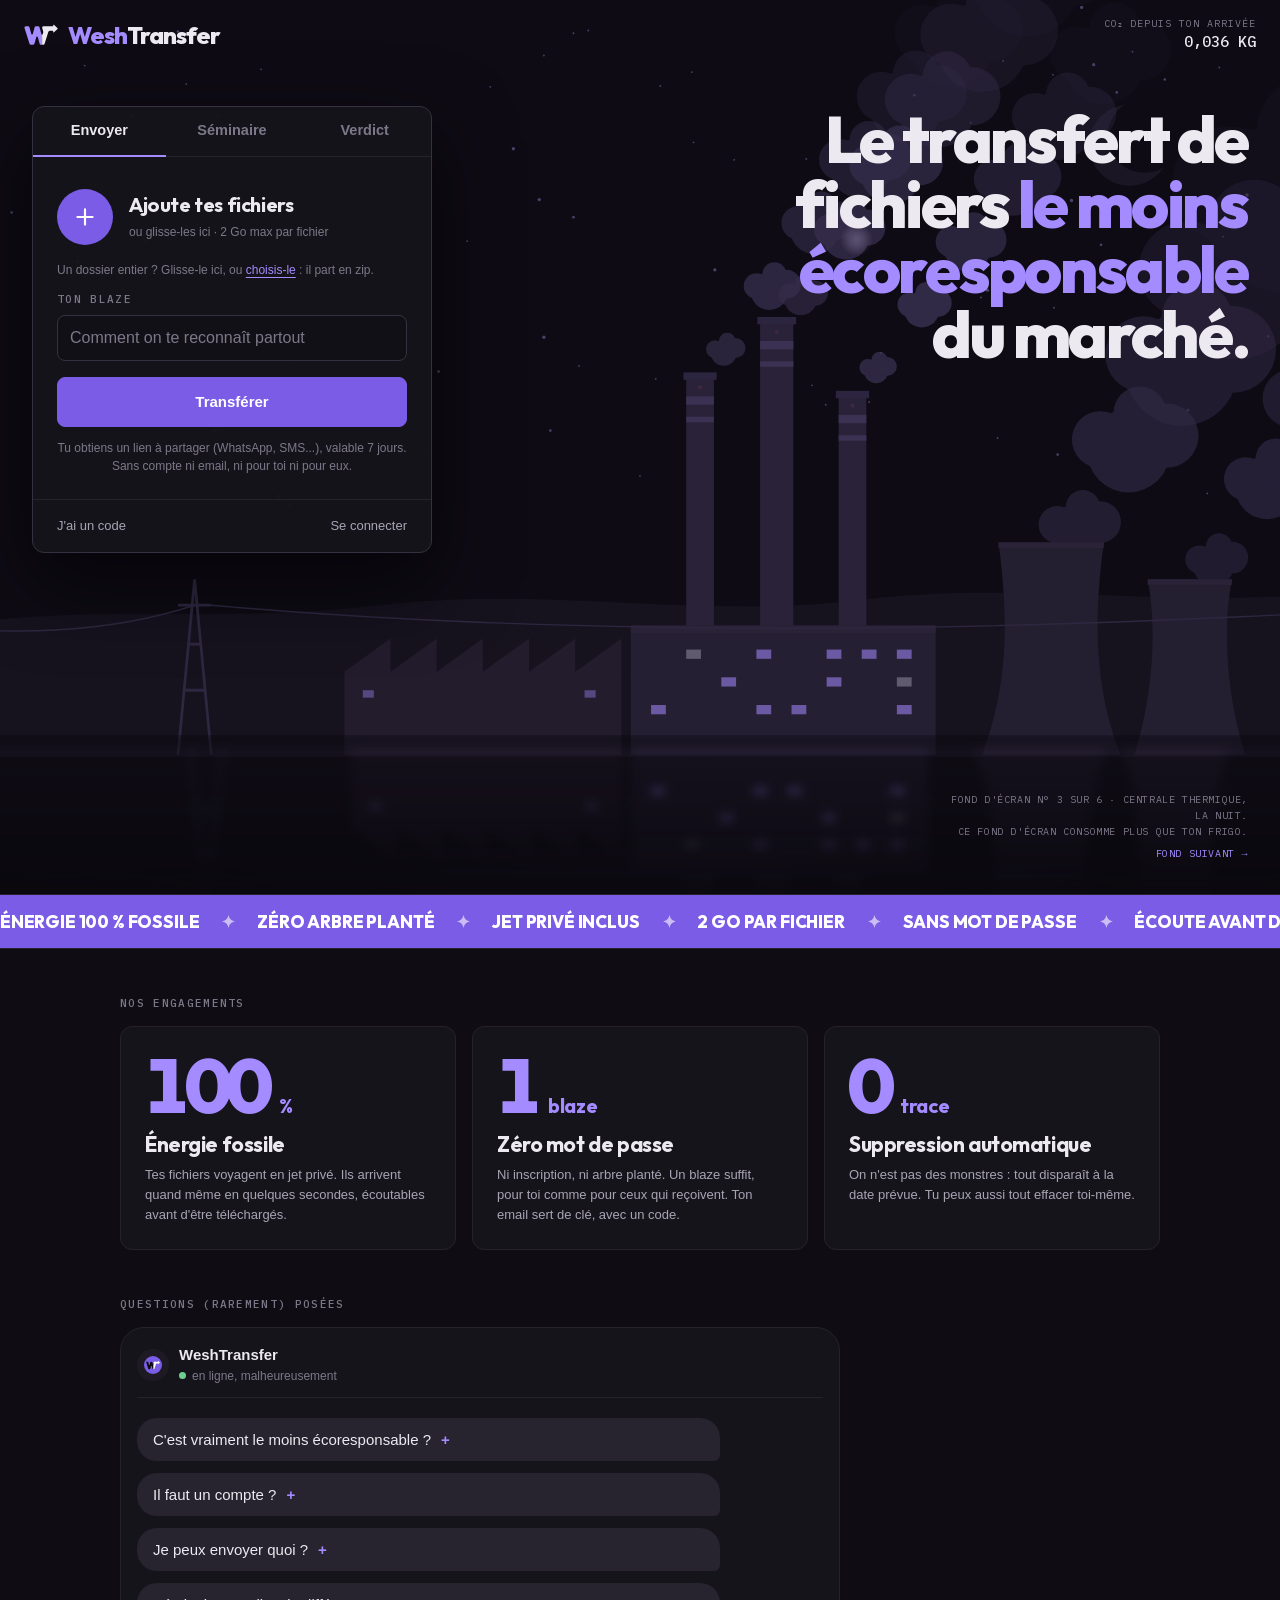
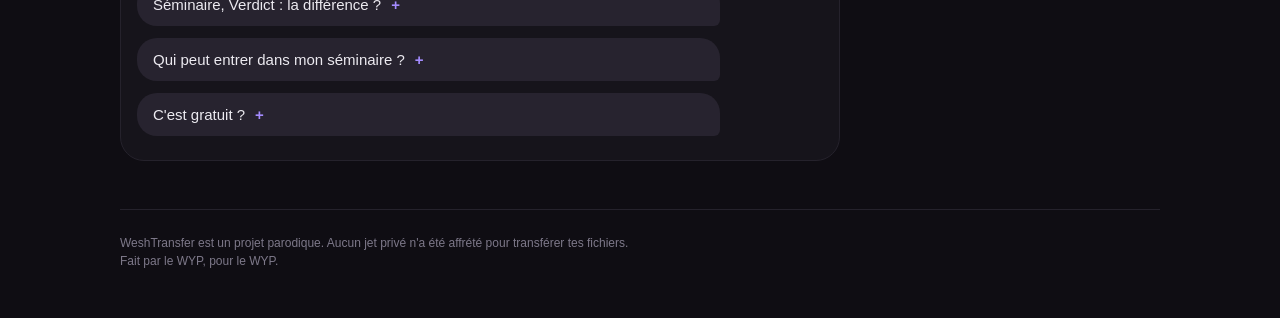
==== commit 19c13cd1: "Envois : 4 liens par fenetre de 10 minutes au lieu d'un seul Co-Authored-By: Claude Sonnet 5.5 <nore" ====
--- a/index.html
+++ b/index.html
@@ -26,8 +26,8 @@
 <link rel="icon" href="img/favicon.svg" type="image/svg+xml">
 <link rel="icon" href="img/favicon-32.png" sizes="32x32" type="image/png">
 <link rel="apple-touch-icon" href="img/apple-touch-icon.png">
-<link rel="stylesheet" href="css/app.css?v=135">
-<script type="module" src="js/wallpaper-boot.js?v=135" blocking="render"></script>
+<link rel="stylesheet" href="css/app.css?v=136">
+<script type="module" src="js/wallpaper-boot.js?v=136" blocking="render"></script>
 </head>
 <body class="hub">
 
@@ -119,6 +119,6 @@
 <div id="sheets"></div>
 <div class="toast-wrap" id="toasts" aria-live="polite"></div>
 
-<script type="module" src="js/hub.js?v=135"></script>
+<script type="module" src="js/hub.js?v=136"></script>
 </body>
 </html>
--- a/css/app.css
+++ b/css/app.css
@@ -1,5 +1,5 @@
-@import url("fonts.css?v=135");
-@import url("tokens.css?v=135");
+@import url("fonts.css?v=136");
+@import url("tokens.css?v=136");
 
 /* ================================================================= base */
 *, *::before, *::after { box-sizing: border-box; }
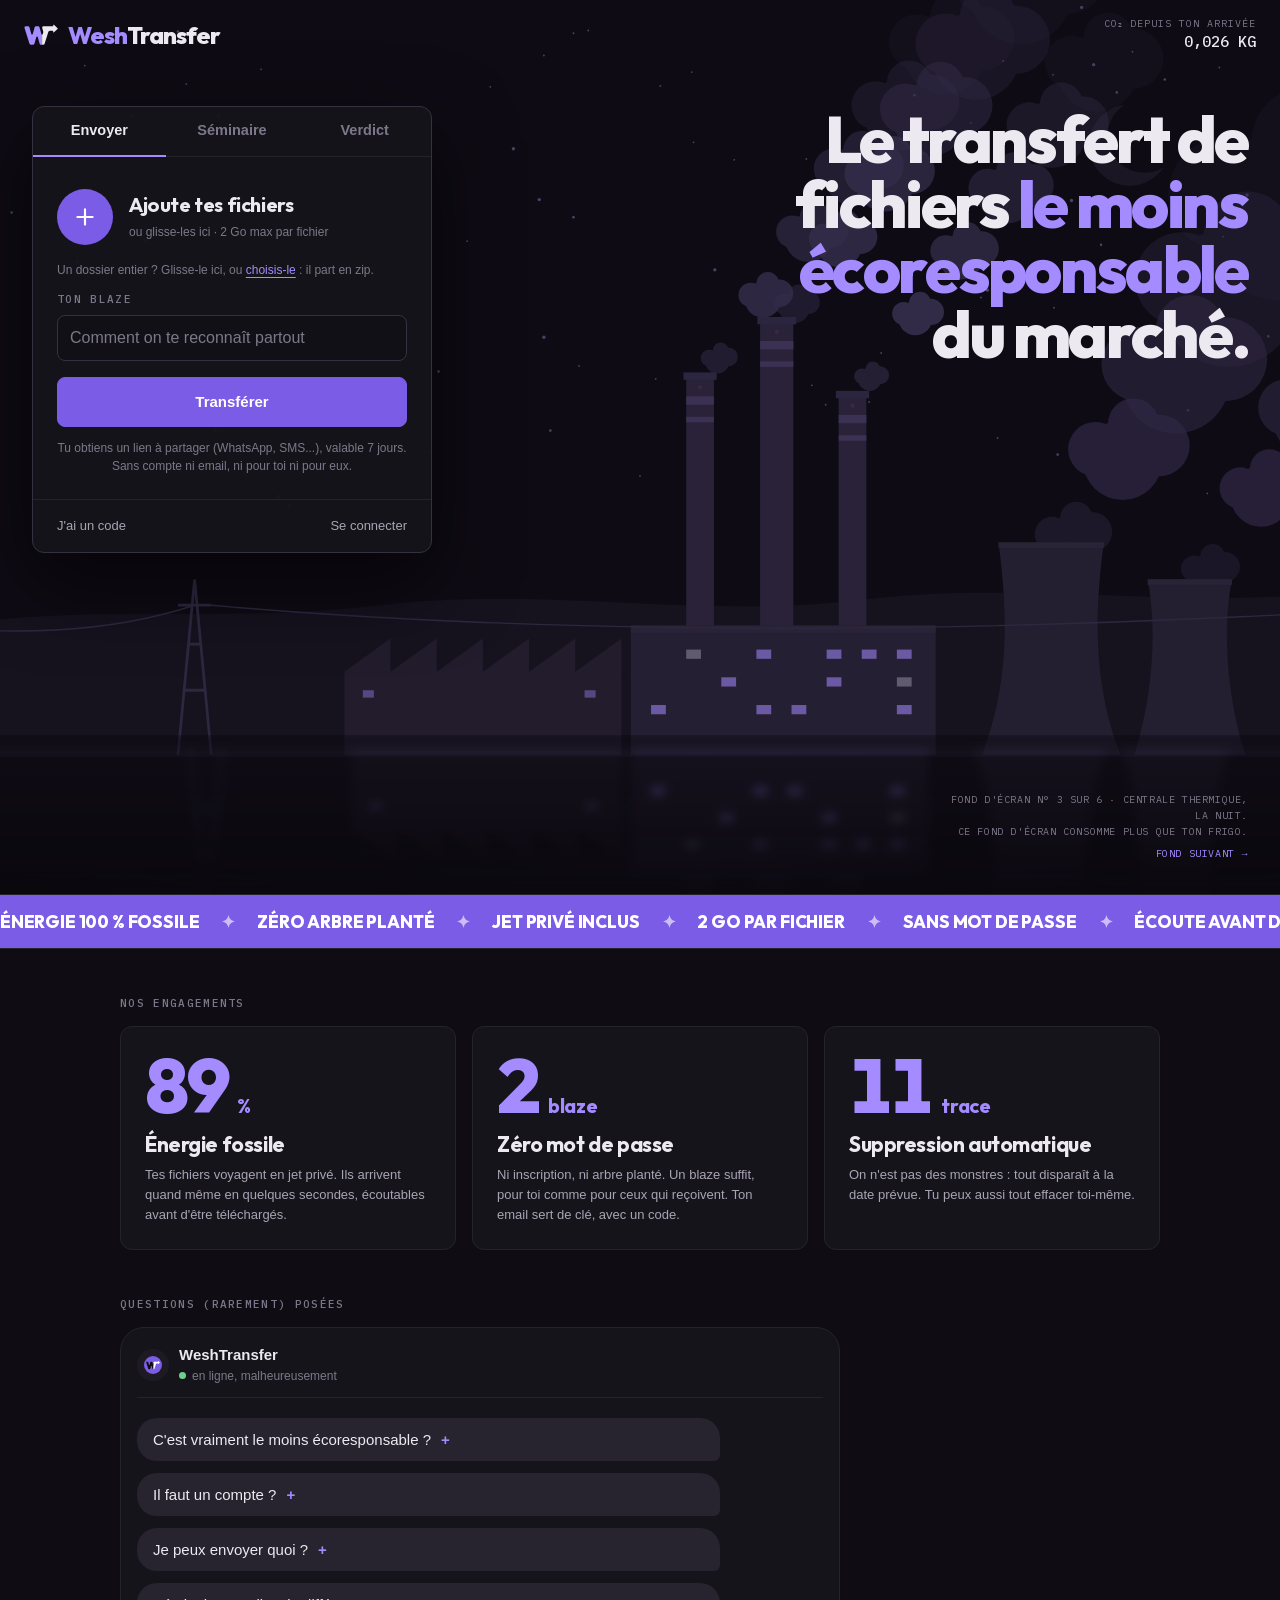
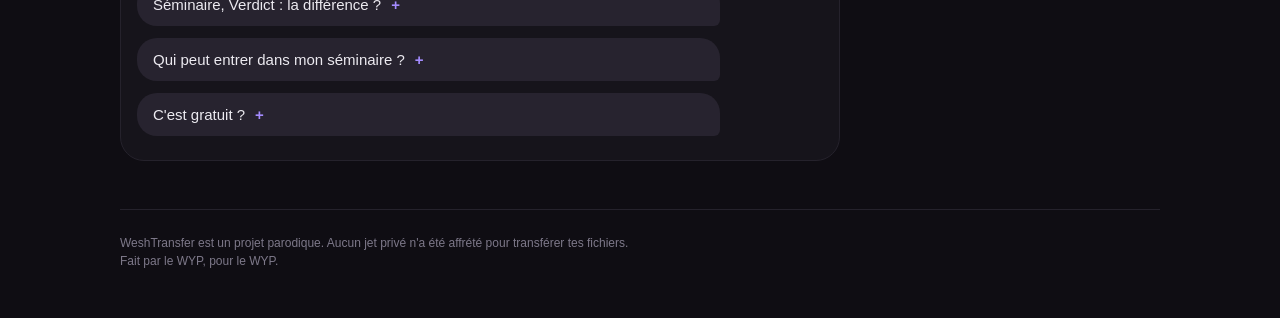
==== commit 38e8721e: "Decors : jet d'affaires, tour de controle et groupes froids redessines ; page d'un morceau refaite, " ====
--- a/index.html
+++ b/index.html
@@ -26,8 +26,8 @@
 <link rel="icon" href="img/favicon.svg" type="image/svg+xml">
 <link rel="icon" href="img/favicon-32.png" sizes="32x32" type="image/png">
 <link rel="apple-touch-icon" href="img/apple-touch-icon.png">
-<link rel="stylesheet" href="css/app.css?v=136">
-<script type="module" src="js/wallpaper-boot.js?v=136" blocking="render"></script>
+<link rel="stylesheet" href="css/app.css?v=137">
+<script type="module" src="js/wallpaper-boot.js?v=137" blocking="render"></script>
 </head>
 <body class="hub">
 
@@ -119,6 +119,6 @@
 <div id="sheets"></div>
 <div class="toast-wrap" id="toasts" aria-live="polite"></div>
 
-<script type="module" src="js/hub.js?v=136"></script>
+<script type="module" src="js/hub.js?v=137"></script>
 </body>
 </html>
--- a/css/app.css
+++ b/css/app.css
@@ -1,5 +1,5 @@
-@import url("fonts.css?v=136");
-@import url("tokens.css?v=136");
+@import url("fonts.css?v=137");
+@import url("tokens.css?v=137");
 
 /* ================================================================= base */
 *, *::before, *::after { box-sizing: border-box; }
@@ -1356,17 +1356,6 @@
 .rv-bubble-head { display: flex; gap: var(--sp-2); margin-bottom: 2px; font-size: var(--fs-xs); color: var(--text-dim); }
 .rv-bubble-head b { color: var(--c); }
 
-/* points rapides */
-.rv-quick { margin-top: var(--sp-4); padding: var(--sp-3) var(--sp-4); border: 1px solid var(--line); border-radius: var(--r-lg); background: var(--surface); }
-.rv-quick-head { display: flex; align-items: center; gap: var(--sp-2); margin-bottom: var(--sp-2); font-size: var(--fs-sm); font-weight: 600; }
-.rv-quick-head svg { color: var(--accent-bright); }
-.rv-quick-head b { color: var(--accent-bright); }
-.rv-quick-hint { margin-left: auto; color: var(--text-faint); font-size: var(--fs-xs); font-weight: 400; }
-.rv-quick-chips { display: flex; flex-wrap: wrap; gap: 6px; }
-.rv-quick-chips .chip:hover { border-color: var(--accent-bright); color: var(--text); }
-.rv-quick-chips .chip:disabled { opacity: .5; }
-.rv-quick-chips .chip-more { color: var(--text-dim); }
-
 /* liste d'album numérotée, façon plateforme de streaming */
 .track-num { position: relative; display: flex; flex: none; align-items: center; justify-content: center; width: 36px; height: 36px; padding: 0; border: none; border-radius: 50%; background: none; color: var(--text-faint); font-family: var(--mono); font-size: var(--fs-sm); cursor: pointer; }
 .track-num .track-play { position: absolute; inset: 0; border-radius: 50%; background: var(--accent); color: #fff; opacity: 0; }
@@ -1560,7 +1549,7 @@
 .rh-viewer { display: inline-flex; align-items: center; gap: 6px; margin: 0 0 var(--sp-4); padding: 5px 12px; border-radius: 99px; background: rgba(255, 255, 255, .1); color: rgba(255, 255, 255, .85); font-size: 13px; }
 body.is-viewer [data-edit-title], body.is-viewer [data-menu], body.is-viewer [data-drag],
 body.is-viewer .rh-cover-edit, body.is-viewer .cover-cta, body.is-viewer [data-help-show],
-body.is-viewer [data-rv-form], body.is-viewer [data-quickbox], body.is-viewer [data-rv-approve], body.is-viewer [data-approve],
+body.is-viewer [data-rv-form], body.is-viewer [data-rv-approve], body.is-viewer [data-approve],
 body.is-viewer [data-resolve], body.is-viewer [data-unresolve], body.is-viewer [data-reopen], body.is-viewer [data-ok],
 body.is-viewer [data-reply], body.is-viewer [data-reply-form], body.is-viewer [data-del], body.is-viewer [data-rv-flush],
 body.is-viewer [data-behalf], body.is-viewer [data-more], body.is-viewer [data-goto-verify], body.is-viewer [data-rv-update],
@@ -1585,3 +1574,53 @@
 
 .sx-mail { display: grid; gap: var(--sp-2); }
 .sx-mail .recents { display: flex; flex-wrap: wrap; align-items: center; gap: 6px; }
+
+/* ---- Page d'un morceau (Verdict), refonte du 11/11 : une carte d'état,
+   une carte de saisie, une seule action principale à l'écran. */
+.rv-stage .transport { justify-content: space-between; margin-top: var(--sp-2); }
+.rv-stage .transport .t-time { margin-right: auto; text-align: left; }
+.rv-stage .transport .t-dur { margin-left: auto; text-align: right; }
+.rv-stage .transport .mono { color: var(--text-dim); font-size: var(--fs-sm); font-variant-numeric: tabular-nums; }
+
+.rv-status { margin-bottom: var(--sp-5); border: 1px solid var(--line); border-radius: var(--r-lg); background: var(--surface); overflow: hidden; }
+.rv-status > div:empty { display: none; }
+.rv-status > div + div:not(:empty) { border-top: 1px solid var(--line); }
+.rv-status > div { padding: var(--sp-4); }
+.rv-status .rv-inge, .rv-status .approve, .rv-status .rv-card { margin: 0; }
+.rv-status .rv-card { padding: 0; border: none; background: none; }
+.rv-status .review-hint { margin: 0; }
+.rv-inge { display: flex; align-items: center; gap: var(--sp-4); }
+.rv-inge-text { flex: 1; min-width: 0; }
+.rv-step { margin: 0; font-family: var(--display); font-size: 18px; font-weight: 700; letter-spacing: -0.01em; }
+.rv-inge .rv-changelog-text { margin: 4px 0 0; }
+.rv-changelog-text .mono { margin-right: 4px; padding: 1px 6px; border-radius: 99px; background: var(--surface-3); color: var(--text-dim); font-size: var(--fs-xs); }
+.rv-inge .rv-update { flex: none; margin: 0; }
+.rv-status .approve { display: flex; align-items: center; gap: var(--sp-3); padding: 0; border: none; }
+.rv-status .approve .btn-block { flex: 1; }
+.rv-status .approve-text { font-size: var(--fs-sm); }
+.rv-status .approve-text.muted .ic { color: var(--text-faint); }
+
+.rv-compose { padding: var(--sp-3) var(--sp-4) var(--sp-3); border: 1px solid var(--line); border-radius: var(--r-lg); background: var(--surface); transition: border-color .15s; }
+.rv-compose:focus-within { border-color: var(--accent-bright); }
+.rv-compose-head { margin-bottom: var(--sp-1); }
+.rv-compose-head strong { font-size: var(--fs-sm); color: var(--text-dim); font-weight: 600; }
+.rv-compose .chip-time { min-height: 28px; padding: 0 10px; border-radius: 99px; }
+.rv-compose textarea.input { min-height: 56px; padding: var(--sp-2) 0; border: none; border-radius: 0; background: none; box-shadow: none; resize: none; field-sizing: content; }
+.rv-compose textarea.input:focus { outline: none; box-shadow: none; }
+.rv-compose-bar { display: flex; align-items: center; gap: var(--sp-3); padding-top: var(--sp-2); border-top: 1px solid var(--line); }
+.rv-compose-bar .rv-tags { flex: 1; min-width: 0; margin: 0; flex-wrap: nowrap; overflow-x: auto; scrollbar-width: none; }
+.rv-compose-bar .rv-tags::-webkit-scrollbar { display: none; }
+.rv-compose-bar .rv-tags .chip { flex: none; min-height: 28px; border-radius: 99px; }
+.rv-compose-bar .btn { flex: none; }
+
+/* dans la liste, "Corrigé" est une action de ligne, pas l'action de la page */
+.rv-actions .btn-primary { border-color: transparent; background: var(--accent-soft); color: var(--accent-hi); }
+.rv-actions .btn-primary:hover { background: var(--accent); color: var(--on-accent); }
+
+@media (max-width: 560px) {
+  .rv-inge { flex-direction: column; align-items: stretch; gap: var(--sp-3); }
+  .rv-status .approve { flex-wrap: wrap; }
+  .rv-status .approve .btn { flex: 1; }
+}
+.rv-compose { margin-bottom: var(--sp-4); }
+.rv-flush { margin-top: calc(-1 * var(--sp-1)); }
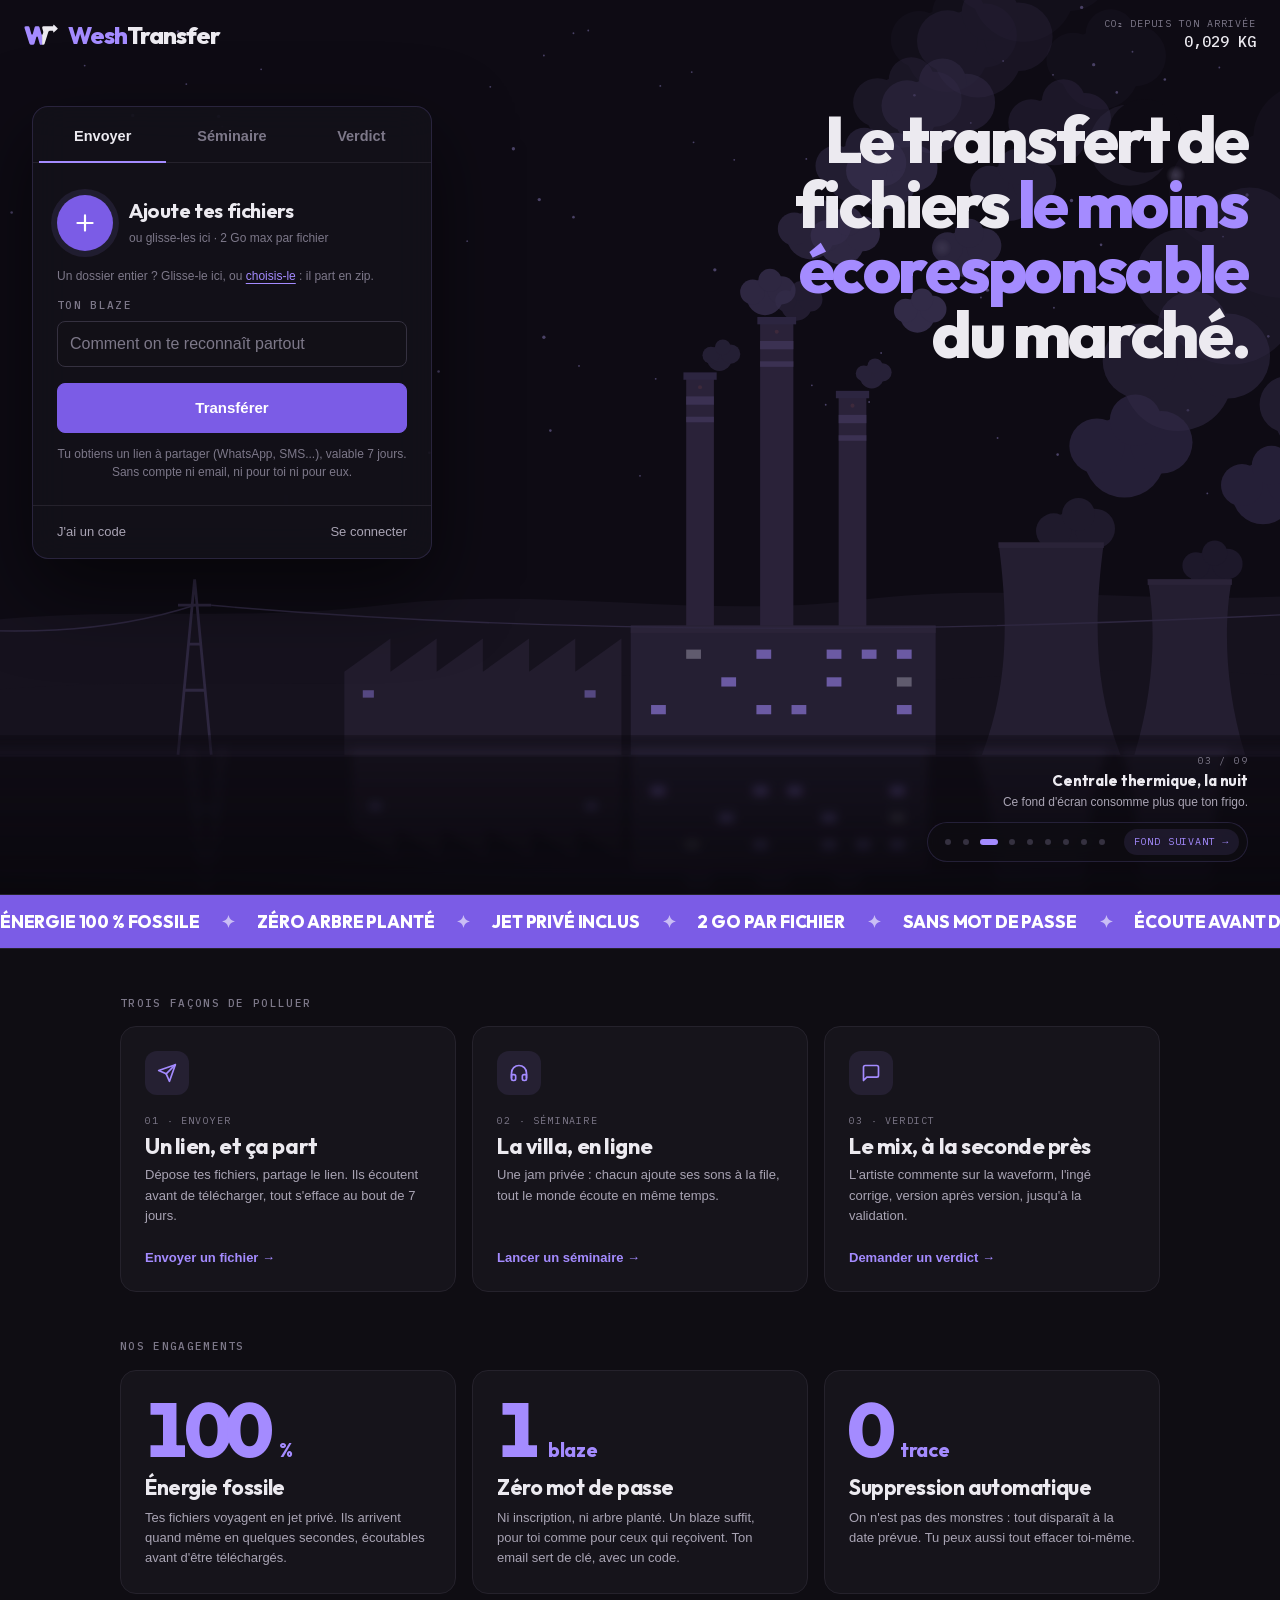
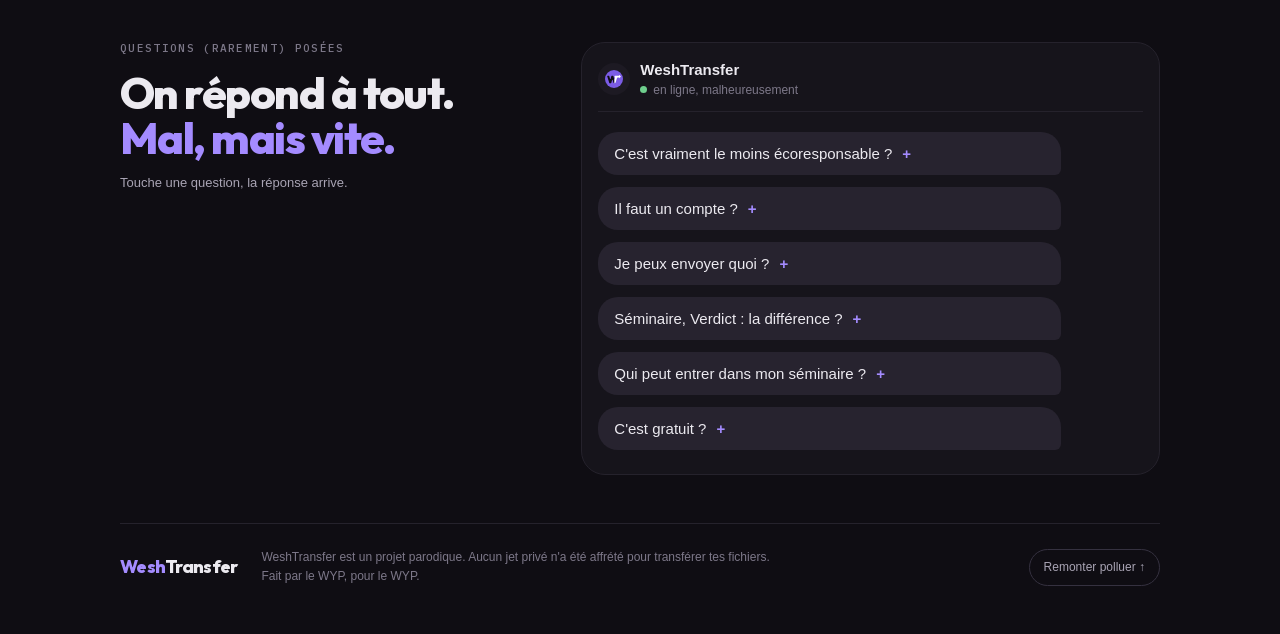
==== commit 9300ed5e: "Décors : trois nouveaux (paquebot de croisière, tourisme spatial, golf dans le désert), ciel retrava" ====
--- a/index.html
+++ b/index.html
@@ -26,8 +26,8 @@
 <link rel="icon" href="img/favicon.svg" type="image/svg+xml">
 <link rel="icon" href="img/favicon-32.png" sizes="32x32" type="image/png">
 <link rel="apple-touch-icon" href="img/apple-touch-icon.png">
-<link rel="stylesheet" href="css/app.css?v=137">
-<script type="module" src="js/wallpaper-boot.js?v=137" blocking="render"></script>
+<link rel="stylesheet" href="css/app.css?v=138">
+<script type="module" src="js/wallpaper-boot.js?v=138" blocking="render"></script>
 </head>
 <body class="hub">
 
@@ -57,11 +57,39 @@
     </div>
   </section>
 
-  <p class="wallpaper-note" data-wallpaper><span data-wp-text>Fond d'écran n° 3 · Centrale thermique, la nuit.<br>Ce fond d'écran consomme plus que ton frigo.</span><button type="button" class="wp-next" data-wp-next>Fond suivant &rarr;</button></p>
+  <div class="wallpaper-note" data-wallpaper>
+    <p class="wp-text"><span class="wp-n" data-wp-n>03 / 09</span><b data-wp-title>Centrale thermique, la nuit</b><span data-wp-joke>Ce fond d'écran consomme plus que ton frigo.</span></p>
+    <div class="wp-bar"><div class="wp-dots" data-wp-dots aria-label="Choisir le décor"></div><button type="button" class="wp-next" data-wp-next>Fond suivant &rarr;</button></div>
+  </div>
 </main>
 
 <section class="hub-below">
   <div class="ticker" aria-hidden="true"><div class="ticker-track"><span>Énergie 100 % fossile</span><i>✦</i><span>Zéro arbre planté</span><i>✦</i><span>Jet privé inclus</span><i>✦</i><span>2 Go par fichier</span><i>✦</i><span>Sans mot de passe</span><i>✦</i><span>Écoute avant de télécharger</span><i>✦</i><span>Bilan carbone : oui</span><i>✦</i><span>Énergie 100 % fossile</span><i>✦</i><span>Zéro arbre planté</span><i>✦</i><span>Jet privé inclus</span><i>✦</i><span>2 Go par fichier</span><i>✦</i><span>Sans mot de passe</span><i>✦</i><span>Écoute avant de télécharger</span><i>✦</i><span>Bilan carbone : oui</span><i>✦</i></div></div>
+
+  <h2 class="label-mono reveal">Trois façons de polluer</h2>
+  <div class="modes">
+    <button type="button" class="mode reveal" data-tab="send">
+      <span class="mode-ico" data-icon="send"></span>
+      <span class="mode-kicker">01 · Envoyer</span>
+      <strong>Un lien, et ça part</strong>
+      <span class="mode-text">Dépose tes fichiers, partage le lien. Ils écoutent avant de télécharger, tout s'efface au bout de 7 jours.</span>
+      <span class="mode-go">Envoyer un fichier <i>&rarr;</i></span>
+    </button>
+    <button type="button" class="mode reveal" data-tab="salon">
+      <span class="mode-ico" data-icon="headphones"></span>
+      <span class="mode-kicker">02 · Séminaire</span>
+      <strong>La villa, en ligne</strong>
+      <span class="mode-text">Une jam privée : chacun ajoute ses sons à la file, tout le monde écoute en même temps.</span>
+      <span class="mode-go">Lancer un séminaire <i>&rarr;</i></span>
+    </button>
+    <button type="button" class="mode reveal" data-tab="revue">
+      <span class="mode-ico" data-icon="comment"></span>
+      <span class="mode-kicker">03 · Verdict</span>
+      <strong>Le mix, à la seconde près</strong>
+      <span class="mode-text">L'artiste commente sur la waveform, l'ingé corrige, version après version, jusqu'à la validation.</span>
+      <span class="mode-go">Demander un verdict <i>&rarr;</i></span>
+    </button>
+  </div>
 
   <h2 class="label-mono reveal">Nos engagements</h2>
   <div class="pledges">
@@ -83,7 +111,11 @@
   </div>
 
   <div class="hub-faq">
-    <h2 class="label-mono reveal">Questions (rarement) posées</h2>
+    <div class="faq-side reveal">
+      <h2 class="label-mono">Questions (rarement) posées</h2>
+      <p class="faq-title">On répond à tout. <em>Mal, mais vite.</em></p>
+      <p class="faq-sub">Touche une question, la réponse arrive.</p>
+    </div>
     <div class="chat">
       <p class="chat-head"><img src="img/favicon.svg" alt="" width="18" height="18"><span>WeshTransfer<small>en ligne, malheureusement</small></span></p>
       <details class="reveal">
@@ -113,12 +145,16 @@
     </div>
   </div>
 
-  <footer class="hub-foot">WeshTransfer est un projet parodique. Aucun jet privé n'a été affrété pour transférer tes fichiers.<br>Fait par le WYP, pour le WYP.</footer>
+  <footer class="hub-foot">
+    <a class="logo" href="index.html" aria-label="WeshTransfer, accueil"><span class="wordmark"><em>Wesh</em>Transfer</span></a>
+    <p>WeshTransfer est un projet parodique. Aucun jet privé n'a été affrété pour transférer tes fichiers.<br>Fait par le WYP, pour le WYP.</p>
+    <button type="button" class="foot-top" data-top>Remonter polluer &uarr;</button>
+  </footer>
 </section>
 
 <div id="sheets"></div>
 <div class="toast-wrap" id="toasts" aria-live="polite"></div>
 
-<script type="module" src="js/hub.js?v=137"></script>
+<script type="module" src="js/hub.js?v=138"></script>
 </body>
 </html>
--- a/css/app.css
+++ b/css/app.css
@@ -1,5 +1,5 @@
-@import url("fonts.css?v=137");
-@import url("tokens.css?v=137");
+@import url("fonts.css?v=138");
+@import url("tokens.css?v=138");
 
 /* ================================================================= base */
 *, *::before, *::after { box-sizing: border-box; }
@@ -1624,3 +1624,78 @@
 }
 .rv-compose { margin-bottom: var(--sp-4); }
 .rv-flush { margin-top: calc(-1 * var(--sp-1)); }
+
+
+/* ============================ Accueil, retouches du 11/11 (version 138) */
+/* la carte : verre dépoli, le décor se devine derrière */
+@supports ((backdrop-filter: blur(1px)) or (-webkit-backdrop-filter: blur(1px))) {
+  body.hub .deck { background: rgba(20, 18, 26, .78); -webkit-backdrop-filter: blur(18px) saturate(1.3); backdrop-filter: blur(18px) saturate(1.3); }
+}
+body.hub .deck { border-color: rgba(164, 139, 255, .16); border-radius: 16px; }
+.deck-tabs { padding: 6px 6px 0; gap: 2px; }
+.deck-tabs button { border-radius: 10px 10px 0 0; transition: color .15s, background .15s; }
+.deck-tabs button:hover { background: rgba(255, 255, 255, .03); }
+.add-circle { box-shadow: 0 0 0 6px var(--accent-soft); }
+.add-files:hover .add-circle { transform: scale(1.05); }
+
+/* décor : légende, une pastille par décor, fond suivant */
+.wallpaper-note { display: flex; flex-direction: column; align-items: flex-end; gap: 10px; max-width: 340px; text-transform: none; letter-spacing: 0; }
+.wp-text { display: flex; flex-direction: column; gap: 2px; margin: 0; font-family: var(--font); font-size: var(--fs-xs); line-height: 1.45; color: var(--text-dim); }
+.wp-text b { color: var(--text); font-family: var(--display); font-size: 15px; font-weight: 700; letter-spacing: -0.01em; }
+.wp-n { color: var(--text-faint); font-family: var(--mono); font-size: 10px; letter-spacing: .12em; }
+.wp-bar { display: flex; align-items: center; gap: 14px; padding: 6px 8px 6px 12px; border: 1px solid rgba(164, 139, 255, .16); border-radius: var(--r-pill); background: rgba(15, 13, 19, .7); -webkit-backdrop-filter: blur(10px); backdrop-filter: blur(10px); }
+.wp-dots { display: flex; align-items: center; gap: 2px; }
+.wp-dots button { position: relative; width: 16px; height: 22px; padding: 0; border: none; background: none; cursor: pointer; }
+.wp-dots button::before { content: ""; position: absolute; left: 50%; top: 50%; width: 6px; height: 6px; margin: -3px 0 0 -3px; border-radius: 3px; background: var(--line-strong); transition: width .25s, margin .25s, background .25s; }
+.wp-dots button:hover::before { background: var(--text-dim); }
+.wp-dots button[aria-current="true"] { width: 26px; }
+.wp-dots button[aria-current="true"]::before { width: 18px; margin-left: -9px; background: var(--accent-bright); }
+.wp-next { margin: 0; padding: 5px 10px; border-radius: var(--r-pill); background: var(--accent-soft); font-family: var(--mono); font-size: 10px; letter-spacing: .08em; text-transform: uppercase; white-space: nowrap; }
+.wp-next:hover { background: rgba(164, 139, 255, .2); text-decoration: none; }
+
+/* les trois modes */
+.modes { display: grid; grid-template-columns: repeat(3, 1fr); gap: var(--sp-4); margin-bottom: var(--sp-7); }
+.mode { position: relative; display: flex; flex-direction: column; align-items: flex-start; gap: 6px; padding: var(--sp-5); border: 1px solid var(--line); border-radius: 16px; background: var(--surface); color: var(--text); font: inherit; text-align: left; cursor: pointer; transition: transform .25s cubic-bezier(.2, .8, .2, 1), border-color .25s, background .25s; }
+.mode:hover { transform: translateY(-4px); border-color: rgba(164, 139, 255, .45); background: var(--surface-2); }
+.mode:focus-visible { outline: 2px solid var(--accent-bright); outline-offset: 2px; }
+.mode-ico { display: inline-flex; align-items: center; justify-content: center; width: 44px; height: 44px; margin-bottom: var(--sp-3); border-radius: 12px; background: var(--accent-soft); color: var(--accent-bright); transition: background .25s, color .25s; }
+.mode:hover .mode-ico { background: var(--accent); color: #fff; }
+.mode-kicker { color: var(--text-faint); font-family: var(--mono); font-size: 10px; letter-spacing: .12em; text-transform: uppercase; }
+.mode strong { font-family: var(--display); font-size: 22px; font-weight: 700; letter-spacing: -0.02em; line-height: 1.15; }
+.mode-text { color: var(--text-dim); font-size: var(--fs-sm); line-height: 1.55; }
+.mode-go { margin-top: auto; padding-top: var(--sp-4); color: var(--accent-bright); font-size: var(--fs-sm); font-weight: 600; }
+.mode-go i { display: inline-block; font-style: normal; transition: transform .25s; }
+.mode:hover .mode-go i { transform: translateX(4px); }
+.js-reveal .mode.reveal:nth-child(2) { transition-delay: .1s; }
+.js-reveal .mode.reveal:nth-child(3) { transition-delay: .2s; }
+
+.pledge { border-radius: 16px; }
+
+/* FAQ : le titre à gauche, la conversation à droite */
+.hub-faq { display: grid; grid-template-columns: minmax(0, 5fr) minmax(0, 7fr); gap: var(--sp-7); align-items: start; }
+.faq-side { position: sticky; top: var(--sp-6); }
+.faq-title { margin: 0 0 var(--sp-3); font-family: var(--display); font-size: clamp(30px, 3.6vw, 44px); font-weight: 800; letter-spacing: -0.035em; line-height: 1.02; }
+.faq-title em { font-style: normal; color: var(--accent-bright); }
+.faq-sub { margin: 0; color: var(--text-dim); font-size: var(--fs-sm); }
+.hub-faq .chat { max-width: none; }
+
+/* pied de page */
+.hub-foot { display: grid; grid-template-columns: auto 1fr auto; align-items: center; gap: var(--sp-5); line-height: 1.6; }
+.hub-foot .logo { font-size: 18px; text-decoration: none; }
+.hub-foot p { margin: 0; }
+.foot-top { padding: 8px 14px; border: 1px solid var(--line-strong); border-radius: var(--r-pill); background: none; color: var(--text-dim); font: inherit; font-size: var(--fs-xs); white-space: nowrap; cursor: pointer; transition: color .15s, border-color .15s; }
+.foot-top:hover { border-color: var(--accent-bright); color: var(--accent-bright); }
+
+@media (max-width: 859px) {
+  .wallpaper-note { align-items: flex-start; max-width: none; }
+  .wp-bar { max-width: 100%; }
+  .wp-dots button { width: 13px; }
+  .modes { grid-template-columns: 1fr; gap: var(--sp-3); margin-bottom: var(--sp-6); }
+  .hub-faq { grid-template-columns: 1fr; gap: var(--sp-4); }
+  .faq-side { position: static; }
+  .hub-foot { grid-template-columns: 1fr; gap: var(--sp-3); }
+  .foot-top { justify-self: start; }
+}
+@media (prefers-reduced-motion: reduce) {
+  .mode, .mode:hover { transform: none; }
+}
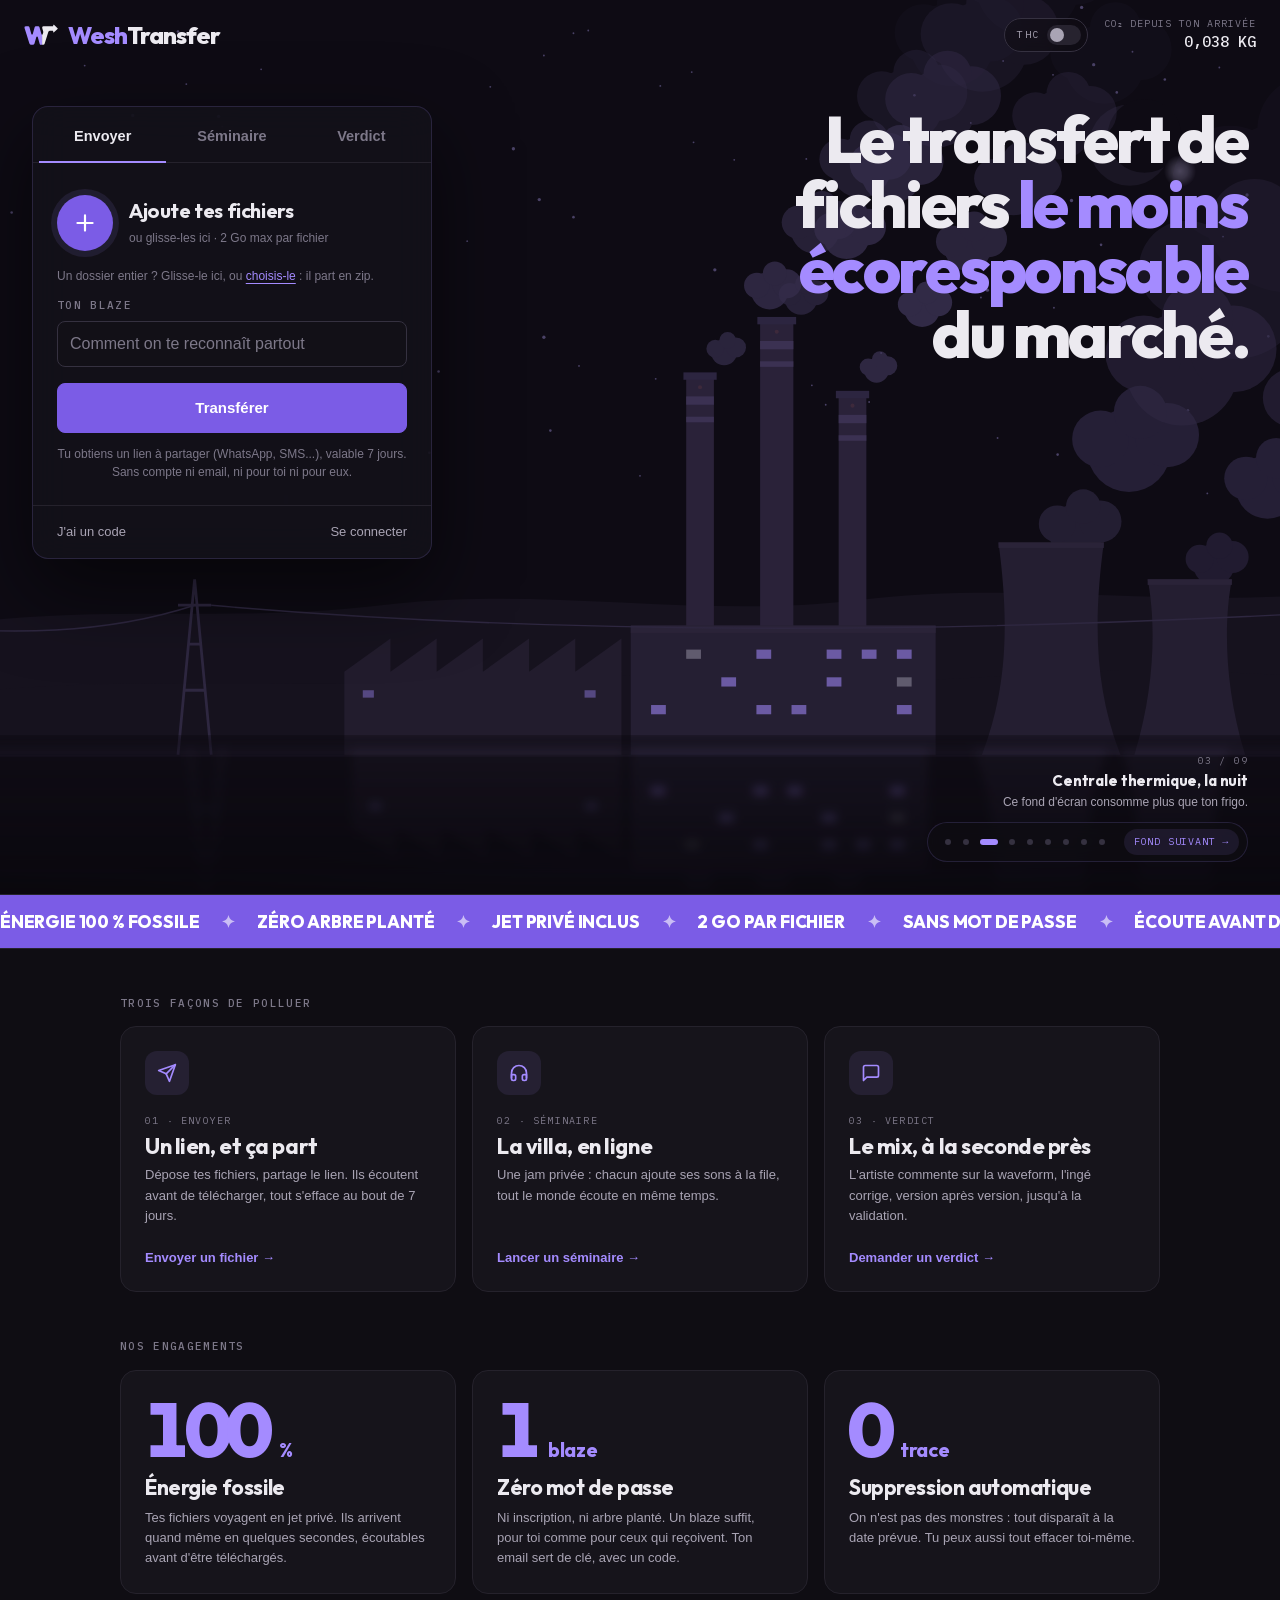
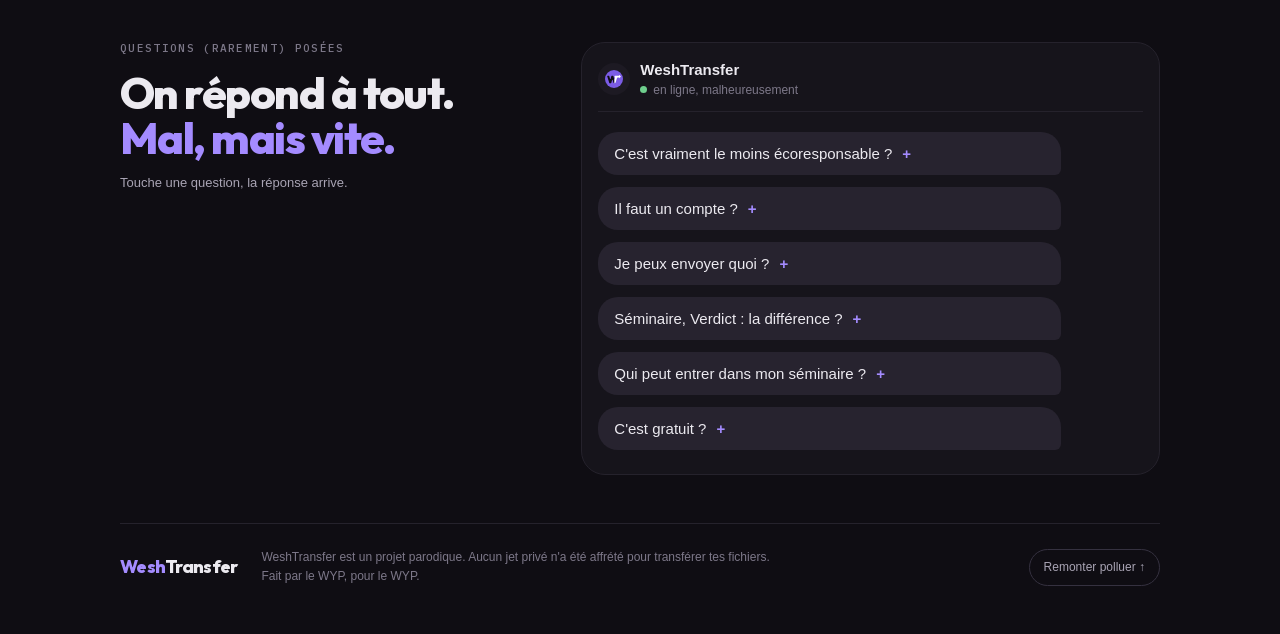
==== commit 7ea9be5a: "Mode THC en option, comme un mode sombre : interrupteur dans l'en-tête de l'accueil (mémorisé sur l'" ====
--- a/index.html
+++ b/index.html
@@ -26,8 +26,8 @@
 <link rel="icon" href="img/favicon.svg" type="image/svg+xml">
 <link rel="icon" href="img/favicon-32.png" sizes="32x32" type="image/png">
 <link rel="apple-touch-icon" href="img/apple-touch-icon.png">
-<link rel="stylesheet" href="css/app.css?v=138">
-<script type="module" src="js/wallpaper-boot.js?v=138" blocking="render"></script>
+<link rel="stylesheet" href="css/app.css?v=139">
+<script type="module" src="js/wallpaper-boot.js?v=139" blocking="render"></script>
 </head>
 <body class="hub">
 
@@ -38,7 +38,10 @@
     <svg class="monogram" width="34" height="21" viewBox="0 0 184 112" aria-hidden="true"><path d="M2.87 21.1A7 7 0 0 1 9.54 12L22.73 12A7 7 0 0 1 29.46 17.07L39.76 52.91A4 4 0 0 0 47.45 52.9L57.65 17.08A7 7 0 0 1 64.38 12L77.01 12A7 7 0 0 1 83.75 17.08L94.57 55.1A3.42 3.42 0 0 0 97.86 57.59L97.86 112L91.95 112A7.22 7.22 0 0 1 85.01 106.76L74.5 69.85A4 4 0 0 0 66.8 69.85L56.87 104.74A10 10 0 0 1 47.25 112L38.83 112A10 10 0 0 1 29.3 105Z" fill="#A48BFF"/><path d="M98.54 20.92A7 7 0 0 1 105.27 12L155.9 12A2.1 2.1 0 0 0 158 9.9L158 5.76A2.52 2.52 0 0 1 162.23 3.91L181.61 21.8A3 3 0 0 1 181.61 26.2L162.23 44.09A2.52 2.52 0 0 1 158 42.24L158 38.1A2.1 2.1 0 0 0 155.9 36L141.07 36A10 10 0 0 0 131.54 43L111.52 106.53A7.82 7.82 0 0 1 104.07 112L97.86 112L97.86 57.59A3.42 3.42 0 0 0 101.15 55.11L103.63 46.55A14 14 0 0 0 103.64 38.83Z" fill="#ECEAF0"/></svg>
     <span class="wordmark"><em>Wesh</em>Transfer</span>
   </a>
-  <p class="co2" aria-live="off"><span class="co2-long">CO₂ depuis ton arrivée</span><span class="co2-short">CO₂ émis</span> <b class="mono" id="co2">0,000 kg</b></p>
+  <div class="hub-right">
+    <button type="button" class="mode-switch" role="switch" aria-checked="false" data-mode-switch title="Mode THC : autre décor, autres blagues. Parodie, 18+.">THC<i></i></button>
+    <p class="co2" aria-live="off"><span class="co2-long" data-thc="Taux de THC depuis ton arrivée">CO₂ depuis ton arrivée</span><span class="co2-short" data-thc="THC">CO₂ émis</span> <b class="mono" id="co2">0,000 kg</b></p>
+  </div>
 </header>
 
 <main class="hub-stage">
@@ -64,9 +67,9 @@
 </main>
 
 <section class="hub-below">
-  <div class="ticker" aria-hidden="true"><div class="ticker-track"><span>Énergie 100 % fossile</span><i>✦</i><span>Zéro arbre planté</span><i>✦</i><span>Jet privé inclus</span><i>✦</i><span>2 Go par fichier</span><i>✦</i><span>Sans mot de passe</span><i>✦</i><span>Écoute avant de télécharger</span><i>✦</i><span>Bilan carbone : oui</span><i>✦</i><span>Énergie 100 % fossile</span><i>✦</i><span>Zéro arbre planté</span><i>✦</i><span>Jet privé inclus</span><i>✦</i><span>2 Go par fichier</span><i>✦</i><span>Sans mot de passe</span><i>✦</i><span>Écoute avant de télécharger</span><i>✦</i><span>Bilan carbone : oui</span><i>✦</i></div></div>
+  <div class="ticker" aria-hidden="true"><div class="ticker-track" data-ticker><span>Énergie 100 % fossile</span><i>✦</i><span>Zéro arbre planté</span><i>✦</i><span>Jet privé inclus</span><i>✦</i><span>2 Go par fichier</span><i>✦</i><span>Sans mot de passe</span><i>✦</i><span>Écoute avant de télécharger</span><i>✦</i><span>Bilan carbone : oui</span><i>✦</i><span>Énergie 100 % fossile</span><i>✦</i><span>Zéro arbre planté</span><i>✦</i><span>Jet privé inclus</span><i>✦</i><span>2 Go par fichier</span><i>✦</i><span>Sans mot de passe</span><i>✦</i><span>Écoute avant de télécharger</span><i>✦</i><span>Bilan carbone : oui</span><i>✦</i></div></div>
 
-  <h2 class="label-mono reveal">Trois façons de polluer</h2>
+  <h2 class="label-mono reveal" data-thc="Trois façons de planer">Trois façons de polluer</h2>
   <div class="modes">
     <button type="button" class="mode reveal" data-tab="send">
       <span class="mode-ico" data-icon="send"></span>
@@ -95,32 +98,32 @@
   <div class="pledges">
     <article class="pledge reveal">
       <p class="pledge-stat"><b data-count="100" data-from="0">100</b><span>%</span></p>
-      <h3>Énergie fossile</h3>
-      <p>Tes fichiers voyagent en jet privé. Ils arrivent quand même en quelques secondes, écoutables avant d'être téléchargés.</p>
+      <h3 data-thc="Détente garantie">Énergie fossile</h3>
+      <p data-thc="Tes fichiers prennent leur temps dans leur tête. En vrai ils arrivent en quelques secondes, écoutables avant d'être téléchargés.">Tes fichiers voyagent en jet privé. Ils arrivent quand même en quelques secondes, écoutables avant d'être téléchargés.</p>
     </article>
     <article class="pledge reveal">
       <p class="pledge-stat"><b data-count="1" data-from="9">1</b><span>blaze</span></p>
       <h3>Zéro mot de passe</h3>
-      <p>Ni inscription, ni arbre planté. Un blaze suffit, pour toi comme pour ceux qui reçoivent. Ton email sert de clé, avec un code.</p>
+      <p data-thc="Ni inscription, ni prise de tête. Un blaze suffit, pour toi comme pour ceux qui reçoivent. Ton email sert de clé, avec un code.">Ni inscription, ni arbre planté. Un blaze suffit, pour toi comme pour ceux qui reçoivent. Ton email sert de clé, avec un code.</p>
     </article>
     <article class="pledge reveal">
       <p class="pledge-stat"><b data-count="0" data-from="100">0</b><span>trace</span></p>
       <h3>Suppression automatique</h3>
-      <p>On n'est pas des monstres : tout disparaît à la date prévue. Tu peux aussi tout effacer toi-même.</p>
+      <p data-thc="Comme ta mémoire à court terme : tout disparaît à la date prévue. Tu peux aussi tout effacer toi-même.">On n'est pas des monstres : tout disparaît à la date prévue. Tu peux aussi tout effacer toi-même.</p>
     </article>
   </div>
 
   <div class="hub-faq">
     <div class="faq-side reveal">
       <h2 class="label-mono">Questions (rarement) posées</h2>
-      <p class="faq-title">On répond à tout. <em>Mal, mais vite.</em></p>
+      <p class="faq-title" data-thc="On répond à tout. &lt;em&gt;Lentement, mais bien.&lt;/em&gt;">On répond à tout. <em>Mal, mais vite.</em></p>
       <p class="faq-sub">Touche une question, la réponse arrive.</p>
     </div>
     <div class="chat">
-      <p class="chat-head"><img src="img/favicon.svg" alt="" width="18" height="18"><span>WeshTransfer<small>en ligne, malheureusement</small></span></p>
+      <p class="chat-head"><img src="img/favicon.svg" alt="" width="18" height="18"><span>WeshTransfer<small data-thc="en ligne, plus ou moins">en ligne, malheureusement</small></span></p>
       <details class="reveal">
-        <summary>C'est vraiment le moins écoresponsable ?</summary>
-        <div class="chat-answer"><span class="chat-typing"><i></i><i></i><i></i></span><p>On fait de notre mieux. Mais en vrai, on efface tout à la date prévue. Quelque part sous le charbon, on a un cœur.</p></div>
+        <summary data-thc="C'est vraiment le plus défoncé ?">C'est vraiment le moins écoresponsable ?</summary>
+        <div class="chat-answer"><span class="chat-typing"><i></i><i></i><i></i></span><p data-thc="On a oublié la question. Mais oui. Et on efface tout à la date prévue : ça, on s'en souvient.">On fait de notre mieux. Mais en vrai, on efface tout à la date prévue. Quelque part sous le charbon, on a un cœur.</p></div>
       </details>
       <details class="reveal">
         <summary>Il faut un compte ?</summary>
@@ -128,7 +131,7 @@
       </details>
       <details class="reveal">
         <summary>Je peux envoyer quoi ?</summary>
-        <div class="chat-answer"><span class="chat-typing"><i></i><i></i><i></i></span><p>Tout, jusqu'à 2 Go par fichier et 3 Go par jour. Sauf les programmes : on pollue, mais proprement.</p></div>
+        <div class="chat-answer"><span class="chat-typing"><i></i><i></i><i></i></span><p data-thc="Tout, jusqu'à 2 Go par fichier et 3 Go par jour. Sauf les programmes : on plane, mais proprement.">Tout, jusqu'à 2 Go par fichier et 3 Go par jour. Sauf les programmes : on pollue, mais proprement.</p></div>
       </details>
       <details class="reveal">
         <summary>Séminaire, Verdict : la différence ?</summary>
@@ -140,21 +143,21 @@
       </details>
       <details class="reveal">
         <summary>C'est gratuit ?</summary>
-        <div class="chat-answer"><span class="chat-typing"><i></i><i></i><i></i></span><p>Oui. C'est la planète qui paie.</p></div>
+        <div class="chat-answer"><span class="chat-typing"><i></i><i></i><i></i></span><p data-thc="Oui. C'est le salon qui régale.">Oui. C'est la planète qui paie.</p></div>
       </details>
     </div>
   </div>
 
   <footer class="hub-foot">
     <a class="logo" href="index.html" aria-label="WeshTransfer, accueil"><span class="wordmark"><em>Wesh</em>Transfer</span></a>
-    <p>WeshTransfer est un projet parodique. Aucun jet privé n'a été affrété pour transférer tes fichiers.<br>Fait par le WYP, pour le WYP.</p>
-    <button type="button" class="foot-top" data-top>Remonter polluer &uarr;</button>
+    <p data-thc="WeshTransfer est un projet parodique. Aucune substance n'a été consommée pour transférer tes fichiers.&lt;br&gt;Fait par le WYP, pour le WYP.">WeshTransfer est un projet parodique. Aucun jet privé n'a été affrété pour transférer tes fichiers.<br>Fait par le WYP, pour le WYP.</p>
+    <button type="button" class="foot-top" data-top data-thc="Remonter planer ↑">Remonter polluer &uarr;</button>
   </footer>
 </section>
 
 <div id="sheets"></div>
 <div class="toast-wrap" id="toasts" aria-live="polite"></div>
 
-<script type="module" src="js/hub.js?v=138"></script>
+<script type="module" src="js/hub.js?v=139"></script>
 </body>
 </html>
--- a/css/app.css
+++ b/css/app.css
@@ -1,5 +1,5 @@
-@import url("fonts.css?v=138");
-@import url("tokens.css?v=138");
+@import url("fonts.css?v=139");
+@import url("tokens.css?v=139");
 
 /* ================================================================= base */
 *, *::before, *::after { box-sizing: border-box; }
@@ -1699,3 +1699,33 @@
 @media (prefers-reduced-motion: reduce) {
   .mode, .mode:hover { transform: none; }
 }
+
+
+/* ============================================ Mode THC (js/mode.js) */
+/* interrupteur, dans l'en-tête de l'accueil */
+.hub-right { display: flex; align-items: center; gap: var(--sp-4); }
+.mode-switch { display: inline-flex; align-items: center; gap: 8px; min-height: 34px; padding: 4px 6px 4px 12px; border: 1px solid var(--line-strong); border-radius: var(--r-pill); background: rgba(15, 13, 19, .6); color: var(--text-dim); font-family: var(--mono); font-size: 10px; letter-spacing: .12em; text-transform: uppercase; cursor: pointer; -webkit-backdrop-filter: blur(10px); backdrop-filter: blur(10px); transition: border-color .15s, color .15s; }
+.mode-switch:hover { border-color: var(--accent-bright); color: var(--text); }
+.mode-switch i { position: relative; width: 34px; height: 20px; border-radius: 10px; background: var(--surface-3); transition: background .2s; }
+.mode-switch i::after { content: ""; position: absolute; left: 3px; top: 3px; width: 14px; height: 14px; border-radius: 50%; background: var(--text-dim); transition: transform .2s cubic-bezier(.3, 1.4, .5, 1), background .2s; }
+.mode-switch[aria-checked="true"] { color: var(--accent-bright); border-color: rgba(95, 208, 104, .4); }
+.mode-switch[aria-checked="true"] i { background: var(--accent); }
+.mode-switch[aria-checked="true"] i::after { transform: translateX(14px); background: #fff; }
+@media (max-width: 480px) { .hub-right { gap: var(--sp-3); } .mode-switch { padding-left: 10px; } }
+
+/* les quelques violets écrits en dur passent au vert */
+:root[data-mode="thc"] { background-color: #0B0F0C; }
+:root[data-mode="thc"] .scene { background: #0B0F0C; }
+:root[data-mode="thc"] body.hub .deck { background: rgba(14, 20, 16, .8); border-color: rgba(95, 208, 104, .18); }
+:root[data-mode="thc"] .wp-bar { background: rgba(11, 15, 12, .7); border-color: rgba(95, 208, 104, .18); }
+:root[data-mode="thc"] .wp-next:hover { background: rgba(95, 208, 104, .2); }
+:root[data-mode="thc"] .mode:hover { border-color: rgba(95, 208, 104, .45); }
+:root[data-mode="thc"] .mode-switch { background: rgba(11, 15, 12, .6); }
+:root[data-mode="thc"] .logo .monogram path:first-child { fill: #5FD068; }
+@media (min-width: 860px) {
+  :root[data-mode="thc"] body.hub .scene::after, :root[data-mode="thc"] body.app .scene::after, :root[data-mode="thc"] body.public .scene::after {
+    background:
+      radial-gradient(60% 55% at 50% 0%, rgba(95, 208, 104, .14), transparent 70%),
+      var(--scene) center calc(var(--band) - var(--img-h) * .83 - 12px) / max(100vw, 160vh) auto no-repeat;
+  }
+}
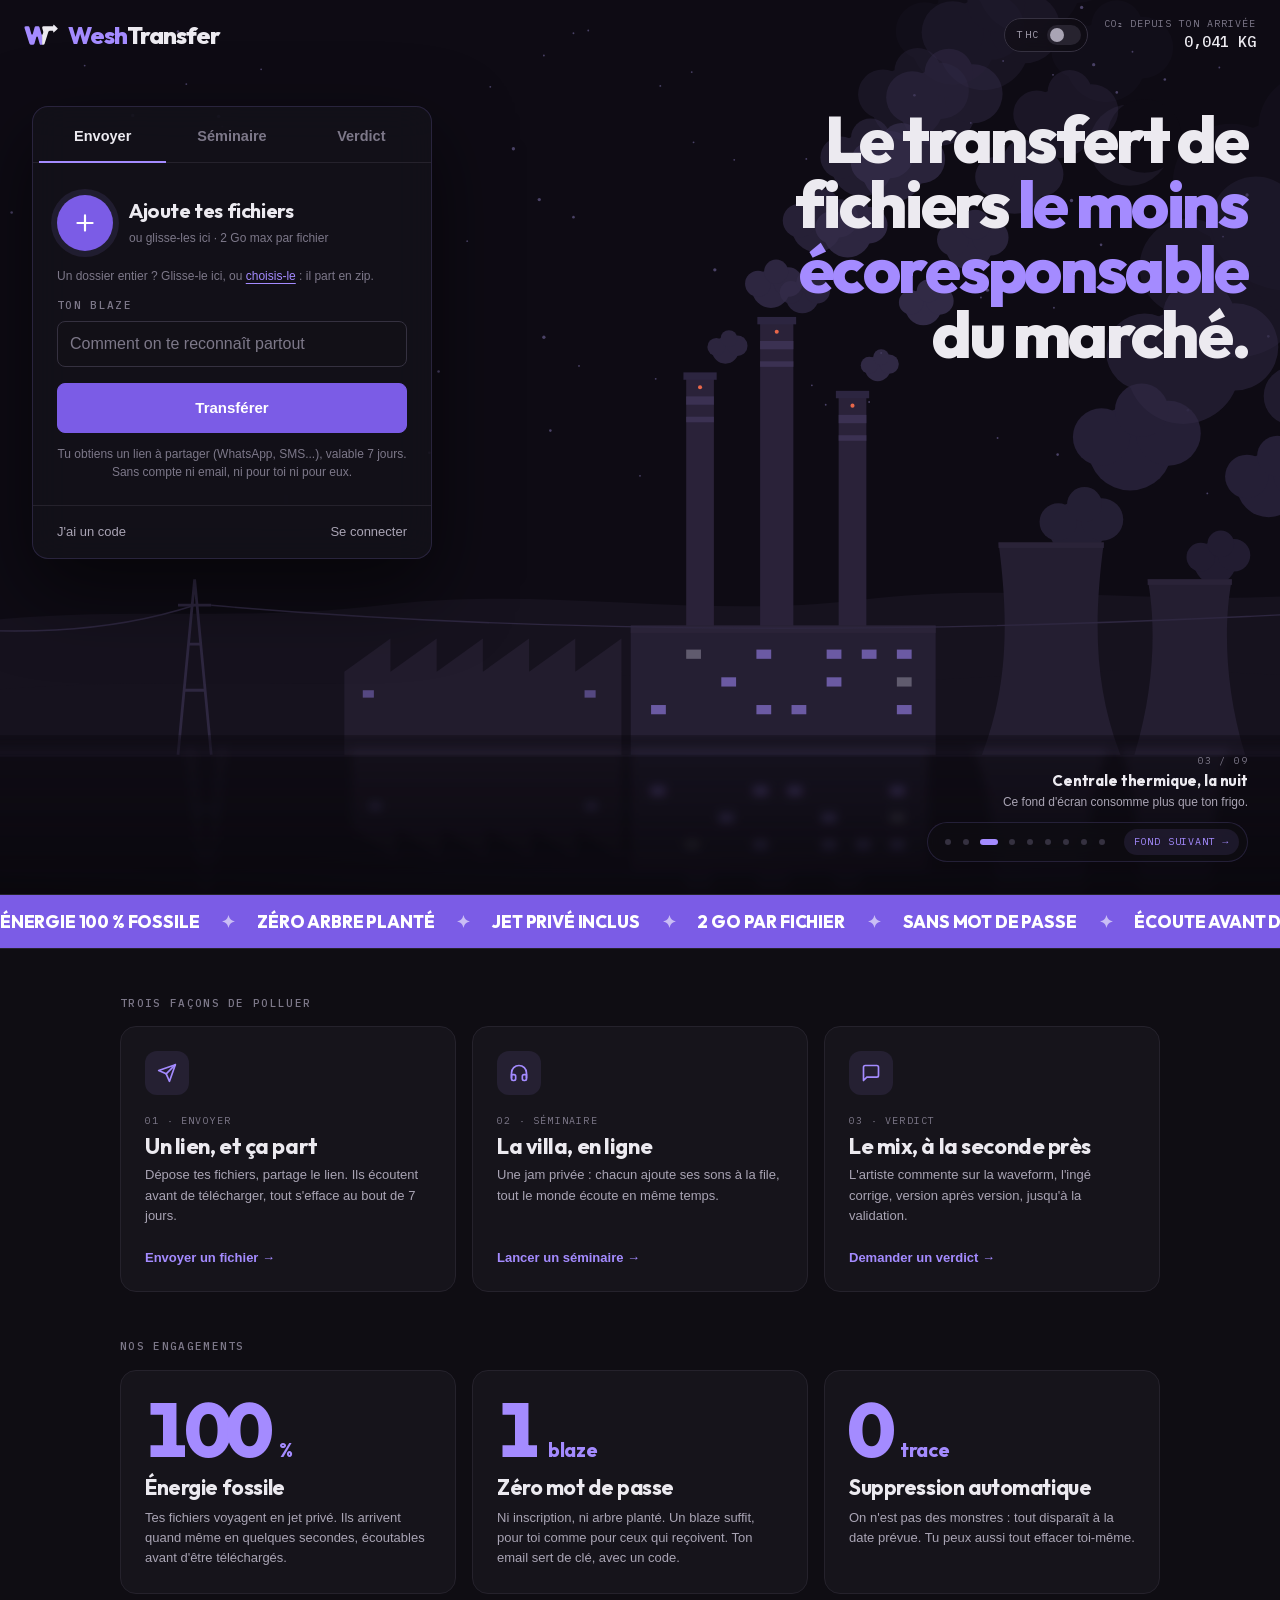
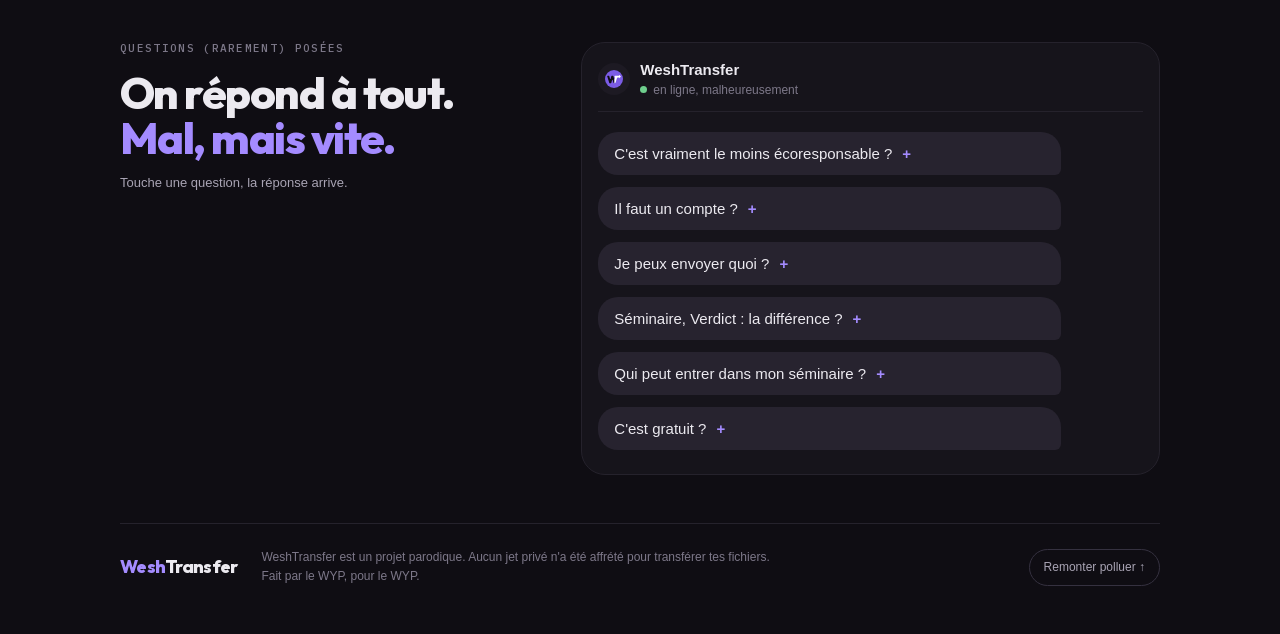
==== commit 96f46f6f: "Mode THC : décors refaits en gros plans, côté hippie (salon, chambre de culture, combi, balcon, home" ====
--- a/index.html
+++ b/index.html
@@ -26,8 +26,8 @@
 <link rel="icon" href="img/favicon.svg" type="image/svg+xml">
 <link rel="icon" href="img/favicon-32.png" sizes="32x32" type="image/png">
 <link rel="apple-touch-icon" href="img/apple-touch-icon.png">
-<link rel="stylesheet" href="css/app.css?v=139">
-<script type="module" src="js/wallpaper-boot.js?v=139" blocking="render"></script>
+<link rel="stylesheet" href="css/app.css?v=140">
+<script type="module" src="js/wallpaper-boot.js?v=140" blocking="render"></script>
 </head>
 <body class="hub">
 
@@ -73,28 +73,28 @@
   <div class="modes">
     <button type="button" class="mode reveal" data-tab="send">
       <span class="mode-ico" data-icon="send"></span>
-      <span class="mode-kicker">01 · Envoyer</span>
-      <strong>Un lien, et ça part</strong>
-      <span class="mode-text">Dépose tes fichiers, partage le lien. Ils écoutent avant de télécharger, tout s'efface au bout de 7 jours.</span>
+      <span class="mode-kicker" data-thc="01 · Faire tourner">01 · Envoyer</span>
+      <strong data-thc="Un lien, et ça plane">Un lien, et ça part</strong>
+      <span class="mode-text" data-thc="Pose tes fichiers, fais tourner le lien. Ils écoutent avant de télécharger, tout s'évapore au bout de 7 jours.">Dépose tes fichiers, partage le lien. Ils écoutent avant de télécharger, tout s'efface au bout de 7 jours.</span>
       <span class="mode-go">Envoyer un fichier <i>&rarr;</i></span>
     </button>
     <button type="button" class="mode reveal" data-tab="salon">
       <span class="mode-ico" data-icon="headphones"></span>
-      <span class="mode-kicker">02 · Séminaire</span>
-      <strong>La villa, en ligne</strong>
-      <span class="mode-text">Une jam privée : chacun ajoute ses sons à la file, tout le monde écoute en même temps.</span>
+      <span class="mode-kicker" data-thc="02 · Session">02 · Séminaire</span>
+      <strong data-thc="Le salon, en ligne">La villa, en ligne</strong>
+      <span class="mode-text" data-thc="Une session entre potes : chacun pose son son à la file, tout le monde écoute en même temps. Qui a la télécommande ?">Une jam privée : chacun ajoute ses sons à la file, tout le monde écoute en même temps.</span>
       <span class="mode-go">Lancer un séminaire <i>&rarr;</i></span>
     </button>
     <button type="button" class="mode reveal" data-tab="revue">
       <span class="mode-ico" data-icon="comment"></span>
       <span class="mode-kicker">03 · Verdict</span>
-      <strong>Le mix, à la seconde près</strong>
-      <span class="mode-text">L'artiste commente sur la waveform, l'ingé corrige, version après version, jusqu'à la validation.</span>
+      <strong data-thc="Le mix, à tête reposée">Le mix, à la seconde près</strong>
+      <span class="mode-text" data-thc="L'artiste commente sur la waveform, l'ingé corrige, version après version. Personne ne se presse, tout le monde valide.">L'artiste commente sur la waveform, l'ingé corrige, version après version, jusqu'à la validation.</span>
       <span class="mode-go">Demander un verdict <i>&rarr;</i></span>
     </button>
   </div>
 
-  <h2 class="label-mono reveal">Nos engagements</h2>
+  <h2 class="label-mono reveal" data-thc="Nos promesses (de ce qu'on s'en souvient)">Nos engagements</h2>
   <div class="pledges">
     <article class="pledge reveal">
       <p class="pledge-stat"><b data-count="100" data-from="0">100</b><span>%</span></p>
@@ -103,21 +103,21 @@
     </article>
     <article class="pledge reveal">
       <p class="pledge-stat"><b data-count="1" data-from="9">1</b><span>blaze</span></p>
-      <h3>Zéro mot de passe</h3>
+      <h3 data-thc="Zéro prise de tête">Zéro mot de passe</h3>
       <p data-thc="Ni inscription, ni prise de tête. Un blaze suffit, pour toi comme pour ceux qui reçoivent. Ton email sert de clé, avec un code.">Ni inscription, ni arbre planté. Un blaze suffit, pour toi comme pour ceux qui reçoivent. Ton email sert de clé, avec un code.</p>
     </article>
     <article class="pledge reveal">
       <p class="pledge-stat"><b data-count="0" data-from="100">0</b><span>trace</span></p>
-      <h3>Suppression automatique</h3>
+      <h3 data-thc="Ça s'évapore tout seul">Suppression automatique</h3>
       <p data-thc="Comme ta mémoire à court terme : tout disparaît à la date prévue. Tu peux aussi tout effacer toi-même.">On n'est pas des monstres : tout disparaît à la date prévue. Tu peux aussi tout effacer toi-même.</p>
     </article>
   </div>
 
   <div class="hub-faq">
     <div class="faq-side reveal">
-      <h2 class="label-mono">Questions (rarement) posées</h2>
+      <h2 class="label-mono" data-thc="Questions (posées deux fois)">Questions (rarement) posées</h2>
       <p class="faq-title" data-thc="On répond à tout. &lt;em&gt;Lentement, mais bien.&lt;/em&gt;">On répond à tout. <em>Mal, mais vite.</em></p>
-      <p class="faq-sub">Touche une question, la réponse arrive.</p>
+      <p class="faq-sub" data-thc="Touche une question. La réponse arrive, à son rythme.">Touche une question, la réponse arrive.</p>
     </div>
     <div class="chat">
       <p class="chat-head"><img src="img/favicon.svg" alt="" width="18" height="18"><span>WeshTransfer<small data-thc="en ligne, plus ou moins">en ligne, malheureusement</small></span></p>
@@ -126,23 +126,23 @@
         <div class="chat-answer"><span class="chat-typing"><i></i><i></i><i></i></span><p data-thc="On a oublié la question. Mais oui. Et on efface tout à la date prévue : ça, on s'en souvient.">On fait de notre mieux. Mais en vrai, on efface tout à la date prévue. Quelque part sous le charbon, on a un cœur.</p></div>
       </details>
       <details class="reveal">
-        <summary>Il faut un compte ?</summary>
-        <div class="chat-answer"><span class="chat-typing"><i></i><i></i><i></i></span><p>Non, un blaze suffit. Pour l'email, un code à 6 chiffres, une fois par appareil.</p></div>
+        <summary data-thc="Il faut un compte ? Genre, s'inscrire ?">Il faut un compte ?</summary>
+        <div class="chat-answer"><span class="chat-typing"><i></i><i></i><i></i></span><p data-thc="Non, un blaze suffit. Pour l'email, un code à 6 chiffres, une fois par appareil. Note-le, tu vas l'oublier.">Non, un blaze suffit. Pour l'email, un code à 6 chiffres, une fois par appareil.</p></div>
       </details>
       <details class="reveal">
-        <summary>Je peux envoyer quoi ?</summary>
+        <summary data-thc="Je peux envoyer quoi, déjà ?">Je peux envoyer quoi ?</summary>
         <div class="chat-answer"><span class="chat-typing"><i></i><i></i><i></i></span><p data-thc="Tout, jusqu'à 2 Go par fichier et 3 Go par jour. Sauf les programmes : on plane, mais proprement.">Tout, jusqu'à 2 Go par fichier et 3 Go par jour. Sauf les programmes : on pollue, mais proprement.</p></div>
       </details>
       <details class="reveal">
-        <summary>Séminaire, Verdict : la différence ?</summary>
-        <div class="chat-answer"><span class="chat-typing"><i></i><i></i><i></i></span><p>Le séminaire, c'est la villa : une jam où chacun ajoute ses sons à la file et où tout le monde écoute en même temps. Le verdict, c'est le studio : l'artiste commente le mix à la seconde près, l'ingé corrige.</p></div>
+        <summary data-thc="Séminaire, Verdict : c'est quoi la différence, frère ?">Séminaire, Verdict : la différence ?</summary>
+        <div class="chat-answer"><span class="chat-typing"><i></i><i></i><i></i></span><p data-thc="Le séminaire, c'est le salon : chacun pose ses sons à la file et tout le monde écoute en même temps. Le verdict, c'est le studio : l'artiste commente le mix à la seconde près, l'ingé corrige. Dans les deux cas, quelqu'un a apporté à manger.">Le séminaire, c'est la villa : une jam où chacun ajoute ses sons à la file et où tout le monde écoute en même temps. Le verdict, c'est le studio : l'artiste commente le mix à la seconde près, l'ingé corrige.</p></div>
       </details>
       <details class="reveal">
-        <summary>Qui peut entrer dans mon séminaire ?</summary>
-        <div class="chat-answer"><span class="chat-typing"><i></i><i></i><i></i></span><p>Seulement ceux que tu invites par email, code à l'appui. Même nous, on n'a pas les clés.</p></div>
+        <summary data-thc="Qui peut entrer dans mon salon ?">Qui peut entrer dans mon séminaire ?</summary>
+        <div class="chat-answer"><span class="chat-typing"><i></i><i></i><i></i></span><p data-thc="Seulement ceux que tu invites par email, code à l'appui. Même nous, on n'a pas les clés. On les a perdues, d'ailleurs.">Seulement ceux que tu invites par email, code à l'appui. Même nous, on n'a pas les clés.</p></div>
       </details>
       <details class="reveal">
-        <summary>C'est gratuit ?</summary>
+        <summary data-thc="C'est gratuit ? Sérieux ?">C'est gratuit ?</summary>
         <div class="chat-answer"><span class="chat-typing"><i></i><i></i><i></i></span><p data-thc="Oui. C'est le salon qui régale.">Oui. C'est la planète qui paie.</p></div>
       </details>
     </div>
@@ -158,6 +158,6 @@
 <div id="sheets"></div>
 <div class="toast-wrap" id="toasts" aria-live="polite"></div>
 
-<script type="module" src="js/hub.js?v=139"></script>
+<script type="module" src="js/hub.js?v=140"></script>
 </body>
 </html>
--- a/css/app.css
+++ b/css/app.css
@@ -1,5 +1,5 @@
-@import url("fonts.css?v=139");
-@import url("tokens.css?v=139");
+@import url("fonts.css?v=140");
+@import url("tokens.css?v=140");
 
 /* ================================================================= base */
 *, *::before, *::after { box-sizing: border-box; }
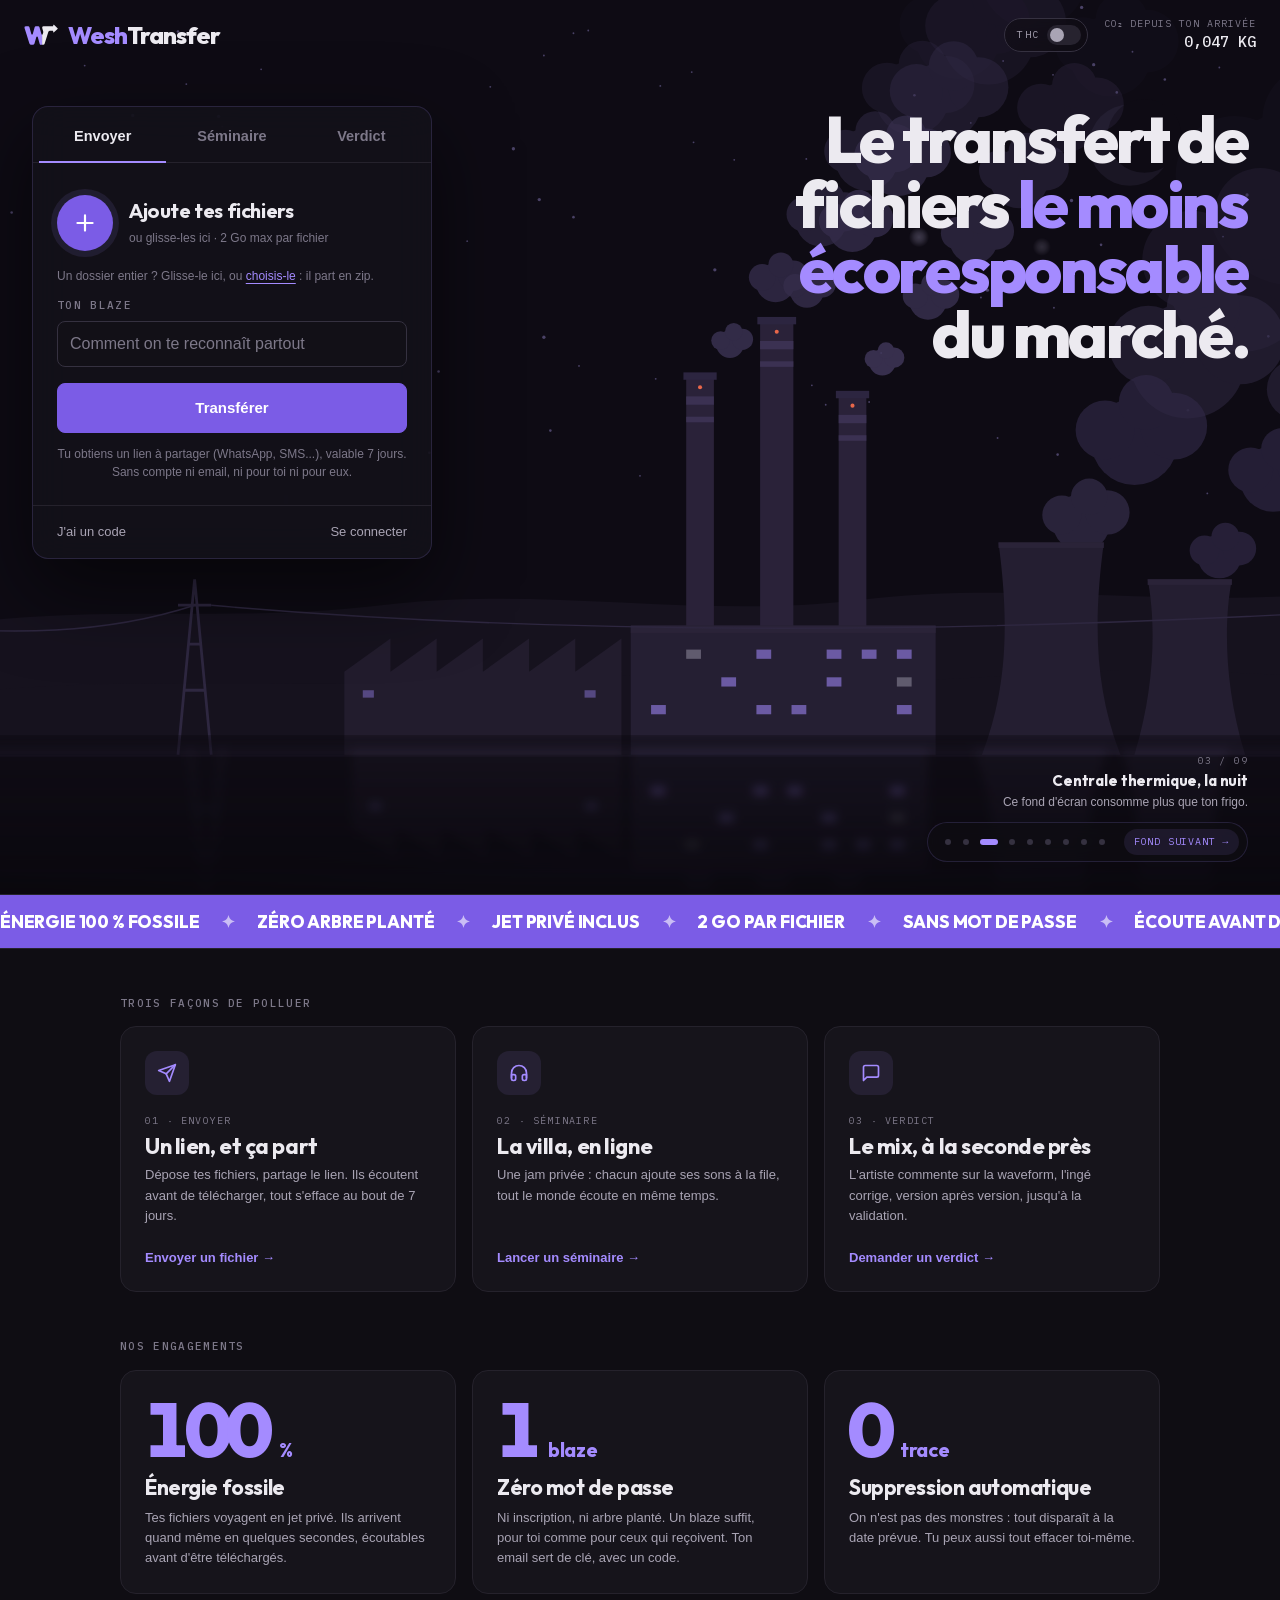
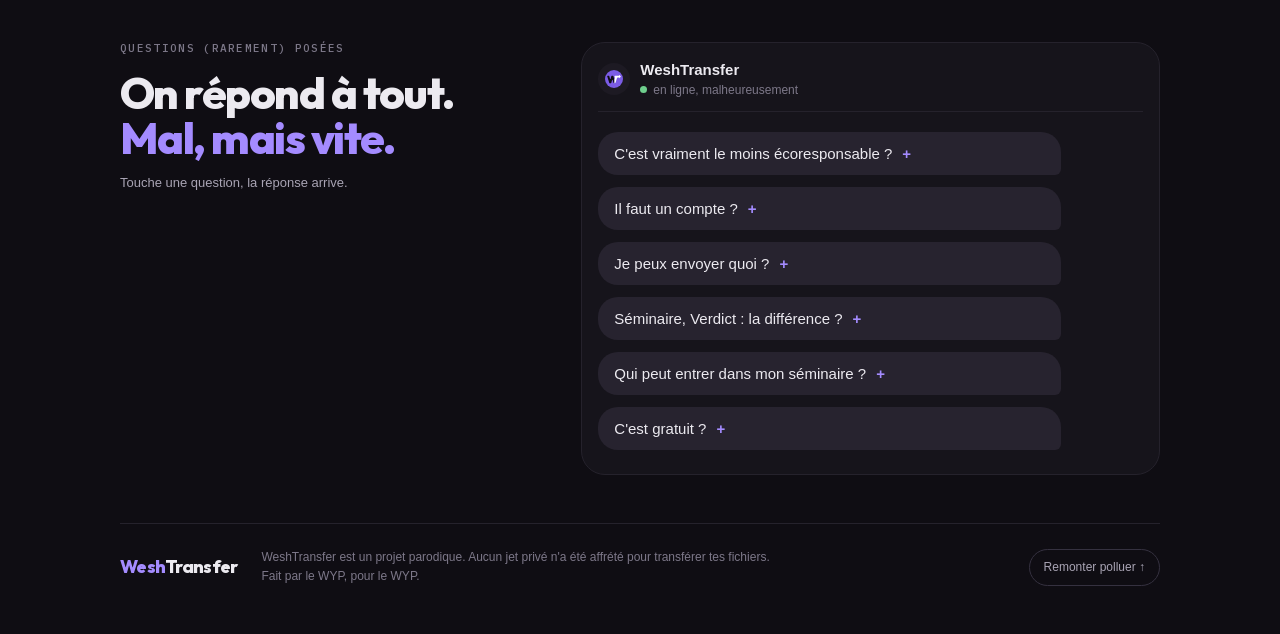
==== commit 58428591: "Mode THC : plus de braise qui flotte, de vrais joints (cône, filtre, petite braise) calés dans un ce" ====
--- a/index.html
+++ b/index.html
@@ -26,8 +26,8 @@
 <link rel="icon" href="img/favicon.svg" type="image/svg+xml">
 <link rel="icon" href="img/favicon-32.png" sizes="32x32" type="image/png">
 <link rel="apple-touch-icon" href="img/apple-touch-icon.png">
-<link rel="stylesheet" href="css/app.css?v=140">
-<script type="module" src="js/wallpaper-boot.js?v=140" blocking="render"></script>
+<link rel="stylesheet" href="css/app.css?v=141">
+<script type="module" src="js/wallpaper-boot.js?v=141" blocking="render"></script>
 </head>
 <body class="hub">
 
@@ -158,6 +158,6 @@
 <div id="sheets"></div>
 <div class="toast-wrap" id="toasts" aria-live="polite"></div>
 
-<script type="module" src="js/hub.js?v=140"></script>
+<script type="module" src="js/hub.js?v=141"></script>
 </body>
 </html>
--- a/css/app.css
+++ b/css/app.css
@@ -1,5 +1,5 @@
-@import url("fonts.css?v=140");
-@import url("tokens.css?v=140");
+@import url("fonts.css?v=141");
+@import url("tokens.css?v=141");
 
 /* ================================================================= base */
 *, *::before, *::after { box-sizing: border-box; }
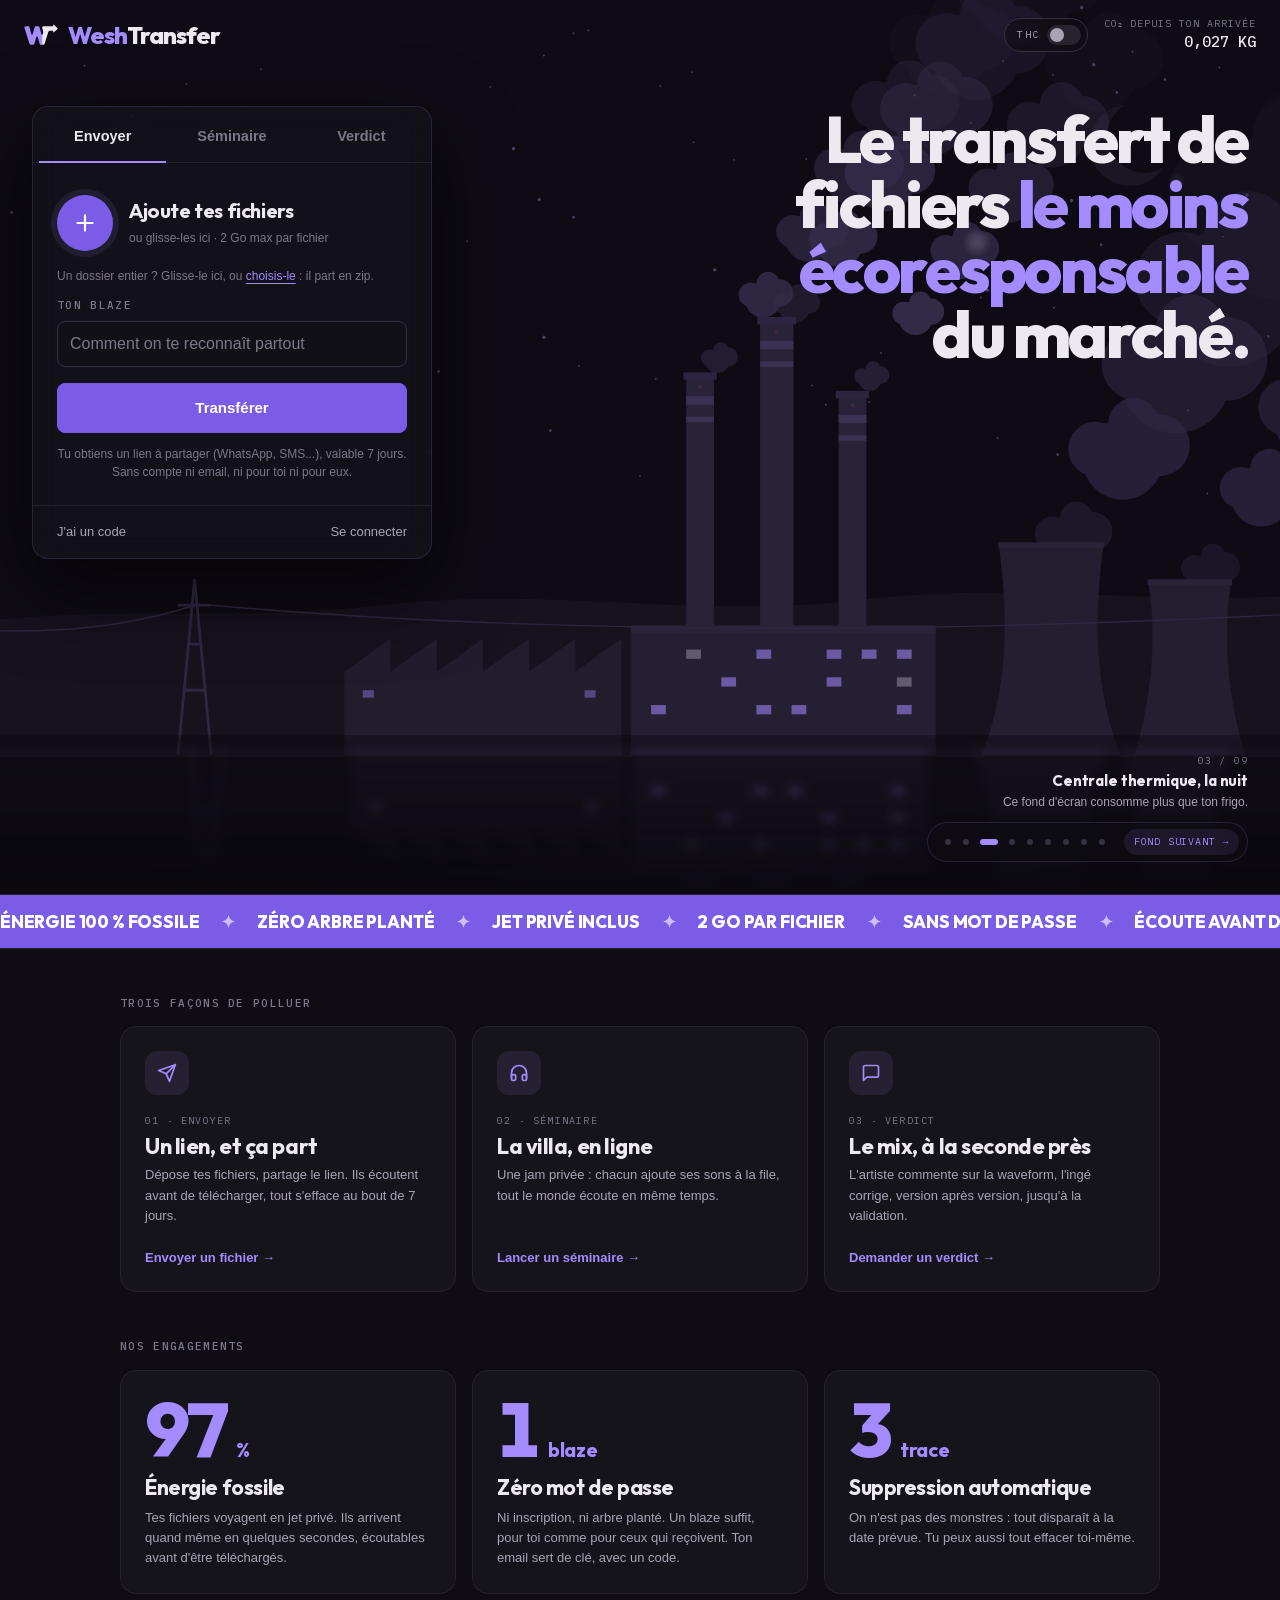
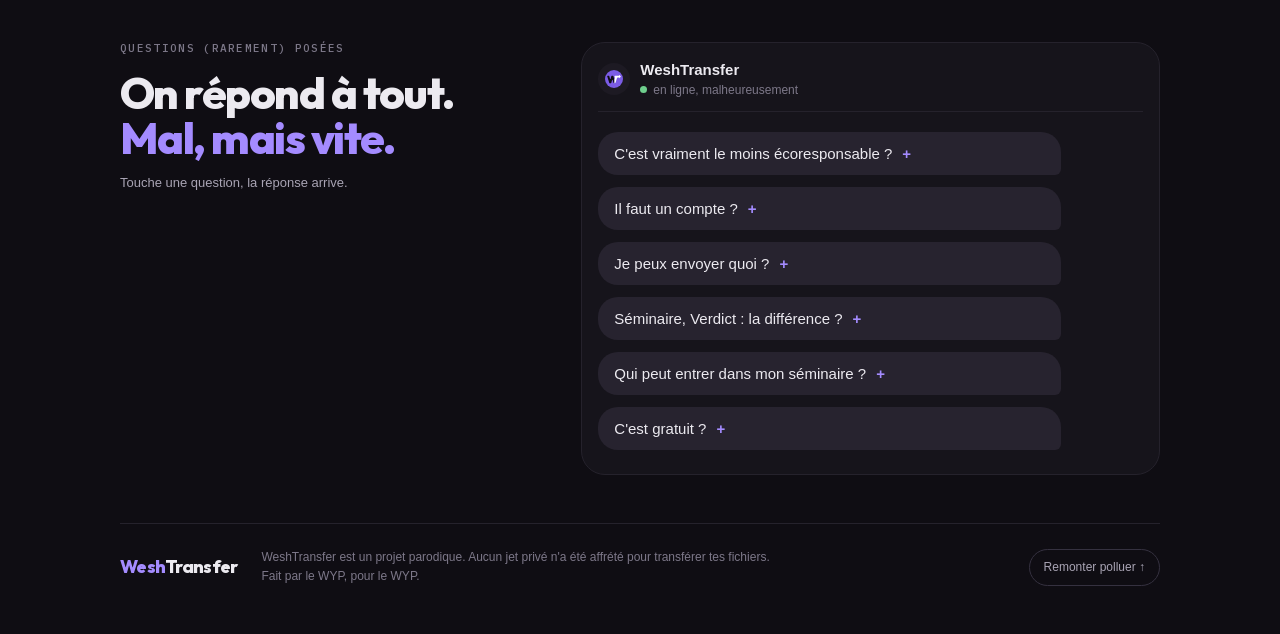
==== commit e7a546b3: "Mode THC : décors refaits (chambre de culture et plantation en perspective, séchoir, salon, balcon a" ====
--- a/index.html
+++ b/index.html
@@ -26,8 +26,8 @@
 <link rel="icon" href="img/favicon.svg" type="image/svg+xml">
 <link rel="icon" href="img/favicon-32.png" sizes="32x32" type="image/png">
 <link rel="apple-touch-icon" href="img/apple-touch-icon.png">
-<link rel="stylesheet" href="css/app.css?v=141">
-<script type="module" src="js/wallpaper-boot.js?v=141" blocking="render"></script>
+<link rel="stylesheet" href="css/app.css?v=142">
+<script type="module" src="js/wallpaper-boot.js?v=142" blocking="render"></script>
 </head>
 <body class="hub">
 
@@ -61,7 +61,7 @@
   </section>
 
   <div class="wallpaper-note" data-wallpaper>
-    <p class="wp-text"><span class="wp-n" data-wp-n>03 / 09</span><b data-wp-title>Centrale thermique, la nuit</b><span data-wp-joke>Ce fond d'écran consomme plus que ton frigo.</span></p>
+    <p class="wp-text"><span class="wp-n" data-wp-n>03 / 09</span><b data-wp-title>Centrale thermique, la nuit</b><span data-wp-joke>Ce fond d'écran consomme plus que ton frigo.</span><span class="wp-play" data-wp-play hidden>Clique une plante pour cueillir. Maintiens le clic pour allumer.</span></p>
     <div class="wp-bar"><div class="wp-dots" data-wp-dots aria-label="Choisir le décor"></div><button type="button" class="wp-next" data-wp-next>Fond suivant &rarr;</button></div>
   </div>
 </main>
@@ -158,6 +158,6 @@
 <div id="sheets"></div>
 <div class="toast-wrap" id="toasts" aria-live="polite"></div>
 
-<script type="module" src="js/hub.js?v=141"></script>
+<script type="module" src="js/hub.js?v=142"></script>
 </body>
 </html>
--- a/css/app.css
+++ b/css/app.css
@@ -1,5 +1,5 @@
-@import url("fonts.css?v=141");
-@import url("tokens.css?v=141");
+@import url("fonts.css?v=142");
+@import url("tokens.css?v=142");
 
 /* ================================================================= base */
 *, *::before, *::after { box-sizing: border-box; }
@@ -1729,3 +1729,27 @@
       var(--scene) center calc(var(--band) - var(--img-h) * .83 - 12px) / max(100vw, 160vh) auto no-repeat;
   }
 }
+
+/* ---- le décor se joue (js/thc-play.js) : joint au bout de la souris */
+body.thc-hot, body.thc-hot .hub-stage, body.thc-hot .app-main { cursor: pointer; }
+.wp-play { margin-top: 4px; color: var(--accent-bright); font-family: var(--mono); font-size: 10px; letter-spacing: .06em; text-transform: uppercase; }
+.thc-joint { --w: 76px; position: fixed; left: 0; top: 0; z-index: 6; width: 0; height: 0; pointer-events: none; opacity: 0; transform-origin: 0 0; transition: opacity .15s; will-change: transform; }
+.thc-joint.is-on { opacity: 1; }
+.thc-joint i { position: absolute; display: block; }
+.tj-filter { left: 0; top: -3.5px; width: 14px; height: 7px; border-radius: 1.5px; background: #D9B45F; }
+.tj-paper { left: 13px; top: -6px; width: calc(var(--w) - 13px); height: 12px; background: #ECF2EC; clip-path: polygon(0 21%, 100% 0, 100% 100%, 0 79%); }
+.tj-twist { left: calc(var(--w) - 1px); top: -4px; width: 9px; height: 8px; background: #C9D2C9; clip-path: polygon(0 0, 100% 50%, 0 100%); }
+.tj-ember { left: calc(var(--w) - 4px); top: -6px; width: 9px; height: 12px; border-radius: 3px 6px 6px 3px; background: #E8904A; box-shadow: 0 0 10px 3px rgba(232, 144, 74, .55), inset -3px 0 0 #F2C46B; opacity: 0; }
+.thc-joint.is-lit .tj-twist { opacity: 0; }
+.thc-joint.is-lit .tj-ember { opacity: 1; animation: tj-ember 2.4s ease-in-out infinite; }
+.thc-joint.is-puff .tj-ember { animation: tj-puff .7s ease-out; }
+.thc-joint.is-rolled .tj-paper, .thc-joint.is-rolled .tj-filter { animation: tj-roll .45s cubic-bezier(.3, 1.5, .5, 1); }
+@keyframes tj-ember { 0%, 100% { filter: brightness(.85); } 50% { filter: brightness(1.2); } }
+@keyframes tj-puff { 0% { filter: brightness(2); box-shadow: 0 0 22px 9px rgba(242, 196, 107, .8), inset -3px 0 0 #fff; } 100% { filter: brightness(1); } }
+@keyframes tj-roll { from { transform: scaleY(2.4) scaleX(.5); opacity: 0; } to { transform: none; opacity: 1; } }
+.thc-hint { position: fixed; left: 0; top: 0; z-index: 6; max-width: 240px; padding: 6px 10px; border: 1px solid rgba(95, 208, 104, .3); border-radius: 8px; background: rgba(11, 15, 12, .88); color: var(--text); font-family: var(--mono); font-size: 11px; line-height: 1.4; pointer-events: none; opacity: 0; transition: opacity .2s; }
+.thc-hint.is-on { opacity: 1; }
+.thc-glow { position: fixed; left: -9px; top: -9px; z-index: 0; width: 18px; height: 18px; border-radius: 50%; background: #E8904A; box-shadow: 0 0 26px 12px rgba(232, 144, 74, .5); pointer-events: none; opacity: 0; }
+.thc-glow.is-on { animation: thc-glow 3.2s ease-out; }
+@keyframes thc-glow { 0% { opacity: 0; } 8% { opacity: 1; } 60% { opacity: .8; } 100% { opacity: 0; } }
+@media (prefers-reduced-motion: reduce) { .thc-joint i, .thc-glow.is-on { animation: none !important; } }
